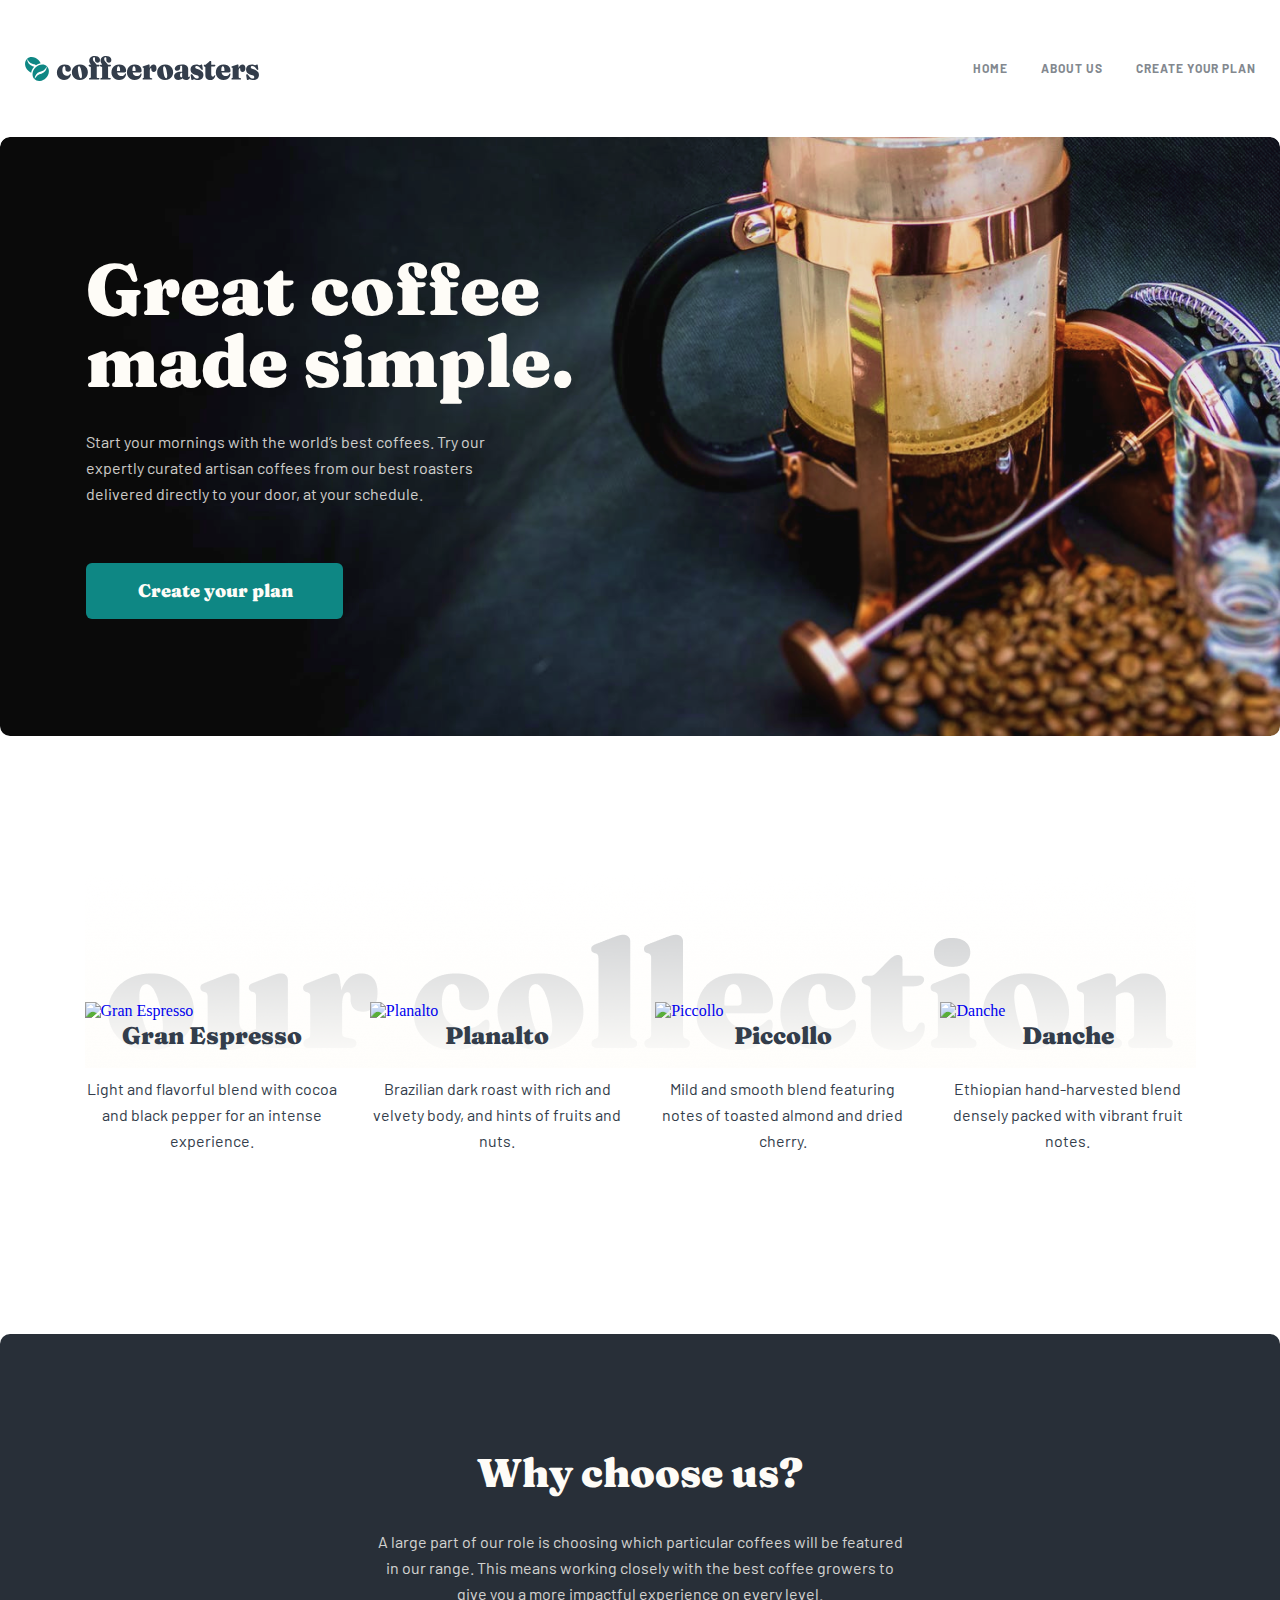
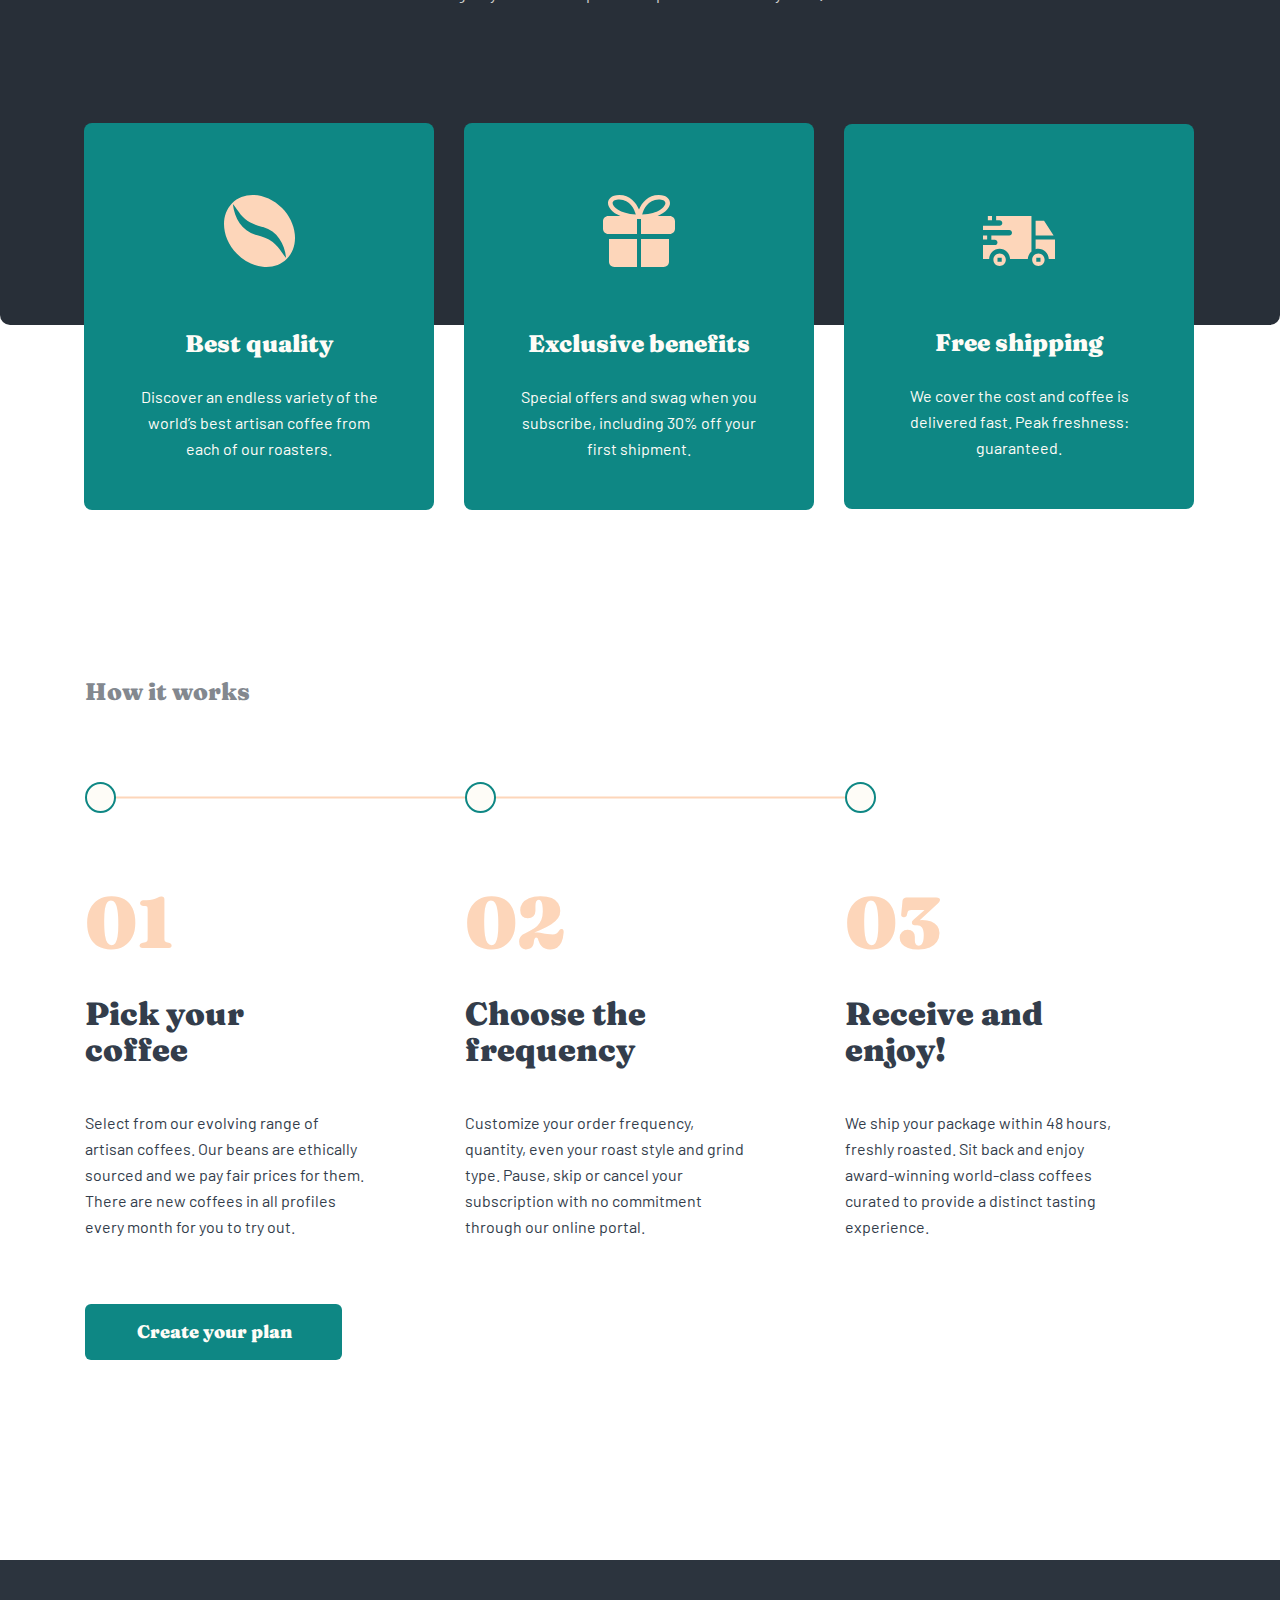
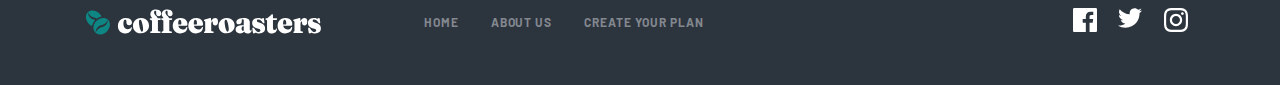
==== index.html @ fc342774 "comments finished" ====
<!DOCTYPE html>
<html lang="en">

<head>
    <meta charset="UTF-8">
    <meta http-equiv="X-UA-Compatible" content="IE=edge">
    <meta name="viewport" content="width=device-width, initial-scale=1.0">
    <link rel="stylesheet" href="./css/normalize.css">
    <link rel="stylesheet" href="./css/main.css">
    <!-- <link rel="stylesheet" href="./css/main.min.css"> -->
    <link rel="icon" href="./images/coffe-roaster.svg">
    <title>coffeeroasters</title>
</head>

<body>
    <h1 class="visually-hidden">coffee-roasters</h1>

    <header class="header">
        <div class="container header__container">
            <a href="#">
                <img class="header__logo" src="./images/logo.svg" alt="header-logo" width="236">
            </a>
            <ul class="header__list">
                <li class="header__item">
                    <a href="#" class="header__link">home</a>
                </li>
                <li class="header__item">
                    <a href="./about.html" class="header__link">about us</a>
                </li>
                <li class="header__item">
                    <a href="#" class="header__link">create your plan</a>
                </li>
            </ul>
        </div>
    </header>

    <main class="main">

        <section class="hero">
            <div class="container hero__container">
                <div class="hero__wrapper">
                    <h2 class="hero__heading">Great coffee made simple.</h2>
                    <h4 class="hero__info">Start your mornings with the world’s best coffees.
                        Try our expertly curated artisan coffees from our best roasters delivered directly to your
                        door, at your schedule.</h4>
                    <button class="coffee-button hero__btn">Create your plan</button>
                </div>
            </div>
        </section>

        <section class="collection">
            <div class="container collection__container">

                <ul class="collection__list">
                    <li class="collection__item">
                        <a href="#" class="collection__link">
                            <img src="./images/Gran_Espresso.svg" alt="Gran Espresso" class="collection__img"
                                width="255">
                            <h3 class="collection__name">Gran Espresso</h3>
                            <h5 class="collection__info">Light and flavorful blend with cocoa and black pepper for an
                                intense experience.</h5>
                        </a>
                    </li>

                    <li class="collection__item">
                        <a href="#" class="collection__link">
                            <img src="./images/Planalto.svg" alt="Planalto" class="collection__img" width="255">
                            <h3 class="collection__name">Planalto</h3>
                            <h5 class="collection__info">Brazilian dark roast with rich and velvety body, and hints of
                                fruits and nuts.</h5>
                        </a>
                    </li>

                    <li class="collection__item">
                        <a href="#" class="collection__link">
                            <img src="./images/Piccollo.svg" alt="Piccollo" class="collection__img" width="255">
                            <h3 class="collection__name">Piccollo</h3>
                            <h5 class="collection__info">Mild and smooth blend featuring notes of toasted almond and
                                dried cherry.</h5>
                        </a>
                    </li>

                    <li class="collection__item">
                        <a href="#" class="collection__link">
                            <img src="./images/Danche.svg" alt="Danche" class="collection__img" width="255">
                            <h3 class="collection__name">Danche</h3>
                            <h5 class="collection__info">Ethiopian hand-harvested blend densely packed with vibrant
                                fruit notes.</h5>
                        </a>
                    </li>

                </ul>

            </div>
        </section>

        <section class="choose">
            <div class="container choose__container">

                <div class="choose__wrapper">
                    <h3 class="choose__heading">Why choose us?</h3>
                    <p class="choose__text">A large part of our role is choosing which particular coffees will be
                        featured
                        in our range. This means working closely with the best coffee growers to give
                        you a more impactful experience on every level.</p>
                </div>

                <ul class="choose__list">
                    <li class="choose__item">
                        <div class="choose__item-wrapper">
                            <h5 class="choose__item-text">Best quality </h5>
                            <p class="choose__item-subtext">Discover an endless variety of the world’s best artisan
                                coffee
                                from each of our roasters.</p>
                        </div>
                    </li>
                    <li class="choose__item">
                        <div class="choose__item-wrapper">
                            <h5 class="choose__item-text">Exclusive benefits</h5>
                            <p class="choose__item-subtext">Special offers and swag when you subscribe, including 30%
                                off
                                your first shipment.</p>
                        </div>
                    </li>
                    <li class="choose__item">
                        <div class="choose__item-wrapper">
                            <h5 class="choose__item-text">Free shipping</h5>
                            <p class="choose__item-subtext">We cover the cost and coffee is delivered fast. Peak
                                freshness:
                                guaranteed.</p>
                        </div>
                    </li>
                </ul>

            </div>
        </section>

        <section class="work">
            <div class="container work__container">
                <h2 class="work__name">How it works</h2>
                <ul class="work__list">
                    <li class="li work__item">
                        <h2 class="work__item-number">01</h2>
                        <h3 class="work__item-name">Pick your coffee</h3>
                        <p class="work__item-info">Select from our evolving range of artisan coffees. Our beans are
                            ethically sourced and we pay fair prices for them. There are new coffees in all profiles
                            every month for you to try out.</p>
                    </li>
                    <li class="li work__item">
                        <h2 class="work__item-number">02</h2>
                        <h3 class="work__item-name">Choose the frequency</h3>
                        <p class="work__item-info">Customize your order frequency, quantity, even your roast style and
                            grind type. Pause, skip or cancel your subscription with no commitment through our online
                            portal.</p>
                    </li>
                    <li class="li work__item">
                        <h2 class="work__item-number">03</h2>
                        <h3 class="work__item-name">Receive and enjoy!</h3>
                        <p class="work__item-info">We ship your package within 48 hours, freshly roasted. Sit back and
                            enjoy award-winning world-class coffees curated to provide a distinct tasting experience.
                        </p>
                    </li>
                </ul>

                <button class="coffee-button work__btn">Create your plan</button>

            </div>
        </section>

    </main>

    <footer class="footer">
        <div class="container footer__container">
            <div class="footer__left">
                <a href="#">
                    <img class="header__logo" src="./images/logo2.svg" alt="header-logo" width="236">
                </a>
            </div>

            <div class="footer__middle">
                <ul class="footer__list">
                    <li class="footer__item">
                        <a href="#" class="footer__link">home</a>
                    </li>
                    <li class="footer__item">
                        <a href="./about.html" class="footer__link">about us</a>
                    </li>
                    <li class="footer__item">
                        <a href="#" class="footer__link">create your plan</a>
                    </li>
                </ul>
            </div>

            <div class="footer__right">
                <ul class="footer__network-list">
                    <li class="network-list__item">
                        <a class="network-list__img" href="#">
                            <svg width="24" height="24" viewBox="0 0 24 24" fill="none"
                                xmlns="http://www.w3.org/2000/svg">
                                <path id="facebook"
                                    d="M22.675 0H1.325C0.593 0 0 0.593 0 1.325V22.676C0 23.407 0.593 24 1.325 24H12.82V14.706H9.692V11.084H12.82V8.413C12.82 5.313 14.713 3.625 17.479 3.625C18.804 3.625 19.942 3.724 20.274 3.768V7.008L18.356 7.009C16.852 7.009 16.561 7.724 16.561 8.772V11.085H20.148L19.681 14.707H16.561V24H22.677C23.407 24 24 23.407 24 22.675V1.325C24 0.593 23.407 0 22.675 0Z" />
                            </svg>
                        </a>
                    </li>
                    <li class="network-list__item">
                        <a class="network-list__img" href="#">
                            <svg width="24" height="20" viewBox="0 0 24 20" fill="none"
                                xmlns="http://www.w3.org/2000/svg">
                                <path id="twitter"
                                    d="M24 2.55705C23.117 2.94905 22.168 3.21305 21.172 3.33205C22.189 2.72305 22.97 1.75805 23.337 0.608047C22.386 1.17205 21.332 1.58205 20.21 1.80305C19.313 0.846047 18.032 0.248047 16.616 0.248047C13.437 0.248047 11.101 3.21405 11.819 6.29305C7.728 6.08805 4.1 4.12805 1.671 1.14905C0.381 3.36205 1.002 6.25705 3.194 7.72305C2.388 7.69705 1.628 7.47605 0.965 7.10705C0.911 9.38805 2.546 11.522 4.914 11.997C4.221 12.185 3.462 12.229 2.69 12.081C3.316 14.037 5.134 15.46 7.29 15.5C5.22 17.123 2.612 17.848 0 17.54C2.179 18.937 4.768 19.752 7.548 19.752C16.69 19.752 21.855 12.031 21.543 5.10605C22.505 4.41105 23.34 3.54405 24 2.55705Z" />
                            </svg>
                        </a>
                    </li>
                    <li class="network-list__item">
                        <a class="network-list__img" href="#">
                            <svg width="24" height="24" viewBox="0 0 24 24" fill="none"
                                xmlns="http://www.w3.org/2000/svg">
                                <path id="instagram" fill-rule="evenodd" clip-rule="evenodd"
                                    d="M12 0C8.741 0 8.333 0.014 7.053 0.072C2.695 0.272 0.273 2.69 0.073 7.052C0.014 8.333 0 8.741 0 12C0 15.259 0.014 15.668 0.072 16.948C0.272 21.306 2.69 23.728 7.052 23.928C8.333 23.986 8.741 24 12 24C15.259 24 15.668 23.986 16.948 23.928C21.302 23.728 23.73 21.31 23.927 16.948C23.986 15.668 24 15.259 24 12C24 8.741 23.986 8.333 23.928 7.053C23.732 2.699 21.311 0.273 16.949 0.073C15.668 0.014 15.259 0 12 0ZM12 2.163C15.204 2.163 15.584 2.175 16.85 2.233C20.102 2.381 21.621 3.924 21.769 7.152C21.827 8.417 21.838 8.797 21.838 12.001C21.838 15.206 21.826 15.585 21.769 16.85C21.62 20.075 20.105 21.621 16.85 21.769C15.584 21.827 15.206 21.839 12 21.839C8.796 21.839 8.416 21.827 7.151 21.769C3.891 21.62 2.38 20.07 2.232 16.849C2.174 15.584 2.162 15.205 2.162 12C2.162 8.796 2.175 8.417 2.232 7.151C2.381 3.924 3.896 2.38 7.151 2.232C8.417 2.175 8.796 2.163 12 2.163ZM5.838 12C5.838 8.597 8.597 5.838 12 5.838C15.403 5.838 18.162 8.597 18.162 12C18.162 15.404 15.403 18.163 12 18.163C8.597 18.163 5.838 15.403 5.838 12ZM12 16C9.791 16 8 14.21 8 12C8 9.791 9.791 8 12 8C14.209 8 16 9.791 16 12C16 14.21 14.209 16 12 16ZM16.965 5.595C16.965 4.8 17.61 4.155 18.406 4.155C19.201 4.155 19.845 4.8 19.845 5.595C19.845 6.39 19.201 7.035 18.406 7.035C17.61 7.035 16.965 6.39 16.965 5.595Z" />
                            </svg>
                        </a>
                    </li>
                </ul>
            </div>
        </div>
    </footer>

</body>

</html>
---- css/main.css ----
@font-face {
    font-family: 'Fraunces';
    font-style: normal;
    font-weight: 400;
    src: url('../fonts/fraunces-v10-latin-regular.woff2') format('woff2'),
        url('../fonts/fraunces-v10-latin-regular.woff') format('woff');
}

@font-face {
    font-family: 'Fraunces';
    font-style: normal;
    font-weight: 900;
    src: url('../fonts/fraunces-v10-latin-900.woff2') format('woff2'),
        url('../fonts/fraunces-v10-latin-900.woff') format('woff');
}

@font-face {
    font-family: 'Barlow';
    font-style: normal;
    font-weight: 400;
    src: url('../fonts/barlow-v11-latin-regular.woff2') format('woff2'),
        url('../fonts/barlow-v11-latin-regular.woff') format('woff');
}

@font-face {
    font-family: 'Barlow';
    font-style: normal;
    font-weight: 700;
    src: url('../fonts/barlow-v11-latin-700.woff2') format('woff2'),
        url('../fonts/barlow-v11-latin-700.woff') format('woff');
}

* {
    margin: 0;
    padding: 0;
    box-sizing: border-box;
}

/* body {
    font-family: 'Barlow' 'Fraunce', sans-serif;
} */

li {
    list-style-type: none;
}

a {
    text-decoration: none;
}

img {
    vertical-align: middle;
}

section {
    width: 100%;
}

/* Landpage */

.visually-hidden {
    position: absolute;
    width: 1px;
    height: 1px;
    margin: -1px;
    padding: 0;
    border: 0;
    overflow: hidden;
    clip: rect(0 0 0 0);
}

.coffee-button {
    white-space: nowrap;
    overflow: hidden;
    text-overflow: ellipsis;
    width: 257px;
    padding: 15px 34px 16px 35px;
    cursor: pointer;
    color: #FEFCF7;
    background: #0E8784;
    border: none;
    text-align: center;
    border-radius: 6px;
    font-family: 'Fraunces';
    font-style: normal;
    font-weight: 900;
    font-size: 18px;
    line-height: 25px;
    transition: all 0.3s;
}

.coffee-button:hover {
    background: #66D2CF;
}

.coffee-button:active {
    transform: scale(0.95, 0.95);
    background: #E2DEDB;
}

.container {
    max-width: 1280px;
    width: 100%;
    margin-right: auto;
    margin-left: auto;
    padding-left: 24px;
    padding-right: 24px;
}

/* header */

header {
    margin-top: 45px;
    padding: 10px 0px 10px 0px;
    margin-bottom: 45px;
    background-color: white;
    position: sticky;
    top: -1px;
    z-index: 1;
}


.header__container {
    display: flex;
    justify-content: space-between;
    align-items: center;
}

.header__list {
    width: 283px;
    display: flex;
    justify-content: space-between;
    align-items: center;
}

.header__link {
    font-family: 'Barlow';
    font-style: normal;
    font-weight: 700;
    font-size: 12px;
    line-height: 15px;
    letter-spacing: 0.923077px;
    text-transform: uppercase;
    color: #83888F;
}

.header__link:hover {
    color: #0E8784;
}

.header__link:active {
    color: #333D4B;
}

/* hero */

.hero {
    margin-bottom: 136px;
}

.hero__container {
    background-image: url(/images/hero-img.png);
    border-radius: 10px;
    padding: 0px 86px 0px 86px;
}

.hero__wrapper {
    width: 493px;
    padding: 116px 0px 117px 0px;
}

.hero__heading {
    width: 493px;
    margin-bottom: 32px;
    font-family: 'Fraunces';
    font-style: normal;
    font-weight: 900;
    font-size: 72px;
    line-height: 72px;
    color: #FEFCF7;
}

.hero__info {
    width: 444px;
    margin-bottom: 56px;
    font-family: 'Barlow';
    font-style: normal;
    font-weight: 400;
    font-size: 16px;
    line-height: 26px;
    color: #FEFCF7;
    opacity: 0.8;
}

/* collection */

.collection {
    margin-bottom: 180px;
}

.collection__container {
    background-image: url(/images/collections.png);
    background-position: top;
    background-repeat: no-repeat;
    display: flex;
    flex-direction: column;
    align-items: center;

}

.collection__list {
    padding-top: 130px;
    width: 1111px;
    display: flex;
    justify-content: space-between;
}

.collection__item {
    transition: all 0.3s;
}

.collection__item:hover {
    transform: scale(1.05, 1.05);
}

.collection__link {
    width: 255px;
    display: flex;
    flex-direction: column;
    align-items: center;
}

.collection__name {
    margin-bottom: 24px;
    font-family: 'Fraunces';
    font-style: normal;
    font-weight: 900;
    font-size: 24px;
    line-height: 32px;
    text-align: center;
    color: #333D4B;
}

.collection__info {
    font-family: 'Barlow';
    font-style: normal;
    font-weight: 400;
    font-size: 16px;
    line-height: 26px;
    text-align: center;
    color: #333D4B;
}

/* choose */

.choose {
    margin-bottom: 351px;
}

.choose__container {
    position: relative;
    padding-top: 115px;
    padding-bottom: 318px;
    border-radius: 10px;
    background-color: #282F38;
}

.choose__wrapper {
    width: 540px;
    margin: auto;
    text-align: center;
}

.choose__heading {
    margin-bottom: 32px;
    font-family: 'Fraunces';
    font-style: normal;
    font-weight: 900;
    font-size: 40px;
    line-height: 48px;
    color: #FEFCF7;
}

.choose__text {
    font-family: 'Barlow';
    font-style: normal;
    font-weight: 400;
    font-size: 16px;
    line-height: 26px;
    color: #FEFCF7;
    mix-blend-mode: normal;
    opacity: 0.8;
}

.choose__list {
    width: 1230px;
    margin-top: 86px;
    position: absolute;
    display: flex;
    justify-content: center;
    align-items: center;
    flex-wrap: wrap;
}

.choose__item {
    width: 350px;
    padding: 72px 0px 48px 0px;
    margin-top: 30px;
    background: #0E8784;
    border-radius: 8px;
    display: flex;
    align-items: center;
    justify-content: center;
}

.choose__item:nth-child(3) {
    padding-top: 92px;
}

.choose__item+.choose__item {
    margin-left: 30px;
}

.choose__item:nth-child(1) .choose__item-wrapper::before {
    content: url(../images/Shape.svg);
}

.choose__item:nth-child(2) .choose__item-wrapper::before {
    content: url(../images/Gift.svg);
}

.choose__item:nth-child(3) .choose__item-wrapper::before {
    content: url(../images/Deliver.svg);
}

.choose__item-wrapper {
    width: 255px;
    margin: auto;
    text-align: center;
}

.choose__item-text {
    margin-top: 56px;
    margin-bottom: 24px;
    font-family: 'Fraunces';
    font-style: normal;
    font-weight: 900;
    font-size: 24px;
    line-height: 32px;
    text-align: center;
    color: #FEFCF7;
}

.choose__item-subtext {
    font-family: 'Barlow';
    font-style: normal;
    font-weight: 400;
    font-size: 16px;
    line-height: 26px;
    text-align: center;
    color: #FEFCF7;
}

/* work */

.work {
    margin-bottom: 200px;
}

.work__container {
    padding: 0px 85px 0px 85px;
}

.work__name {
    margin: auto;
    margin-bottom: 178px;
    font-family: 'Fraunces';
    font-style: normal;
    font-weight: 900;
    font-size: 24px;
    line-height: 32px;
    color: #83888F;
}

.work__list::before {
    content: url(../images/line.svg);
    width: 750px;
    position: absolute;
    margin-top: -101px;
}

.work__list {
    margin: auto;
    display: flex;
    margin-bottom: 64px;
    flex-wrap: wrap;
}

.work__item {
    width: 285px;
    transition: all 0.4s;
}

.work__item::before {
    content: url(../images/Oval.svg);
    position: absolute;
    margin-top: -104px;
}

.work__item+.work__item {
    margin-left: 95px;
}

.work__item-number {
    margin-bottom: 38px;
    font-family: 'Fraunces';
    font-style: normal;
    font-weight: 900;
    font-size: 72px;
    line-height: 72px;
    color: #FDD6BA;
}

.work__item-name {
    width: 255px;
    margin-bottom: 42px;
    font-family: 'Fraunces';
    font-style: normal;
    font-weight: 900;
    font-size: 32px;
    line-height: 36px;
    color: #333D4B;
}

.work__item-info {
    width: 285px;
    font-family: 'Barlow';
    font-style: normal;
    font-weight: 400;
    font-size: 16px;
    line-height: 26px;
    color: #333D4B;
}

/* footer */

.footer {
    background: #2C343E;
}

.footer__container {
    display: flex;
    align-items: center;
    padding: 48px 85px 48px 85px;
}

.footer__left {
    margin-right: 103px;
}

.footer__middle {
    margin-right: 369px;
}

.footer__list {
    display: flex;
}

.footer__link {
    font-family: 'Barlow';
    font-style: normal;
    font-weight: 700;
    font-size: 12px;
    line-height: 15px;
    letter-spacing: 0.923077px;
    text-transform: uppercase;
    color: #83888F;
}

.footer__item+.footer__item {
    margin-left: 32px;
}

.footer__link:hover {
    color: #0E8784;
}

.footer__link:active {
    color: white;
}

.footer__network-list {
    width: 115px;
    display: flex;
    justify-content: space-between;
}

#facebook {
    fill: white;
}

#facebook:hover {
    fill: #4267B2;
}

#twitter {
    fill: white;
}

#twitter:hover {
    fill: #1DA1F2;
}

#instagram {
    fill: white;
}

#instagram:hover {
    fill: #C13584;
}


/* About page */

.hero-about {
    margin-bottom: 168px;
}

.hero-about__container {
    background-image: url(/images/About_Us.png);
    border-radius: 10px;
    padding: 0px 85px 0px 85px;
}

.hero-about__wrapper {
    padding: 137px 0px 137px 0px;
}

.hero-about__heading {
    margin-bottom: 24px;
    font-family: 'Fraunces';
    font-style: normal;
    font-weight: 900;
    font-size: 40px;
    line-height: 48px;
    color: #FEFCF7;
}

.hero-about__info {
    width: 445px;
    font-family: 'Barlow';
    font-style: normal;
    font-weight: 400;
    font-size: 16px;
    line-height: 26px;
    color: #FEFCF7;
}

/* commit */

.commit {
    margin-bottom: 248px;
}

.commit__container {
    padding: 0px 85px 0px 85px;
    display: flex;
    justify-content: space-between;
    align-items: center;
}

.commit__img {
    border-radius: 8px;
}

.commit__name {
    margin-bottom: 32px;
    font-family: 'Fraunces';
    font-style: normal;
    font-weight: 900;
    font-size: 40px;
    line-height: 48px;
    color: #333D4B;
}

.commit__info {
    width: 540px;
    font-family: 'Barlow';
    font-style: normal;
    font-weight: 400;
    font-size: 16px;
    line-height: 26px;
    color: #333D4B;
    opacity: 0.8;
}

/* quality */

.quality {
    margin-bottom: 168px;
}

.quality__container {
    padding: 88px 85px 176px 85px;
    display: flex;
    justify-content: space-between;
    position: relative;
    border-radius: 10px;
    background-color: #282F38;
}

.quality__name {
    margin-bottom: 32px;
    font-family: 'Fraunces';
    font-style: normal;
    font-weight: 900;
    font-size: 40px;
    line-height: 48px;
    color: #FEFCF7;
}

.quality__info {
    width: 540px;
    font-family: 'Barlow';
    font-style: normal;
    font-weight: 400;
    font-size: 16px;
    line-height: 26px;
    color: #FEFCF7;
    opacity: 0.8;
}

.quality__img {
    position: absolute;
    margin: -176px 0px 0px -448px;
    border-radius: 8px;
}

/* our-quarters */

.our-quarters {
    margin-bottom: 168px;
}

.our-quarters__container {
    padding: 0px 85px 0px 85px;
}

.our-quarters__name {
    margin-bottom: 72px;
    font-family: 'Fraunces';
    font-style: normal;
    font-weight: 900;
    font-size: 24px;
    line-height: 32px;
    color: #83888F;
}

.our-quarters__list {
    display: flex;
}

.our-quarters__item {
    width: 285px;
}

.our-quarters__item+.our-quarters__item {
    margin-left: 108px;
}

.our-quarters__item:nth-child(1)::before {
    content: url(../images/UK.svg);
}

.our-quarters__item:nth-child(2)::before {
    content: url(../images/Canada.svg);
}

.our-quarters__item:nth-child(3)::before {
    content: url(../images/Australia.svg);
}

.our-quarters__country {
    padding-top: 47px;
    margin-bottom: 24px;
    font-family: 'Fraunces';
    font-style: normal;
    font-weight: 900;
    font-size: 32px;
    line-height: 36px;
    color: #333D4B;
}

.our-quarters__location {
    font-family: 'Barlow';
    font-style: normal;
    font-weight: 400;
    font-size: 16px;
    line-height: 26px;
    color: #333D4B;
}
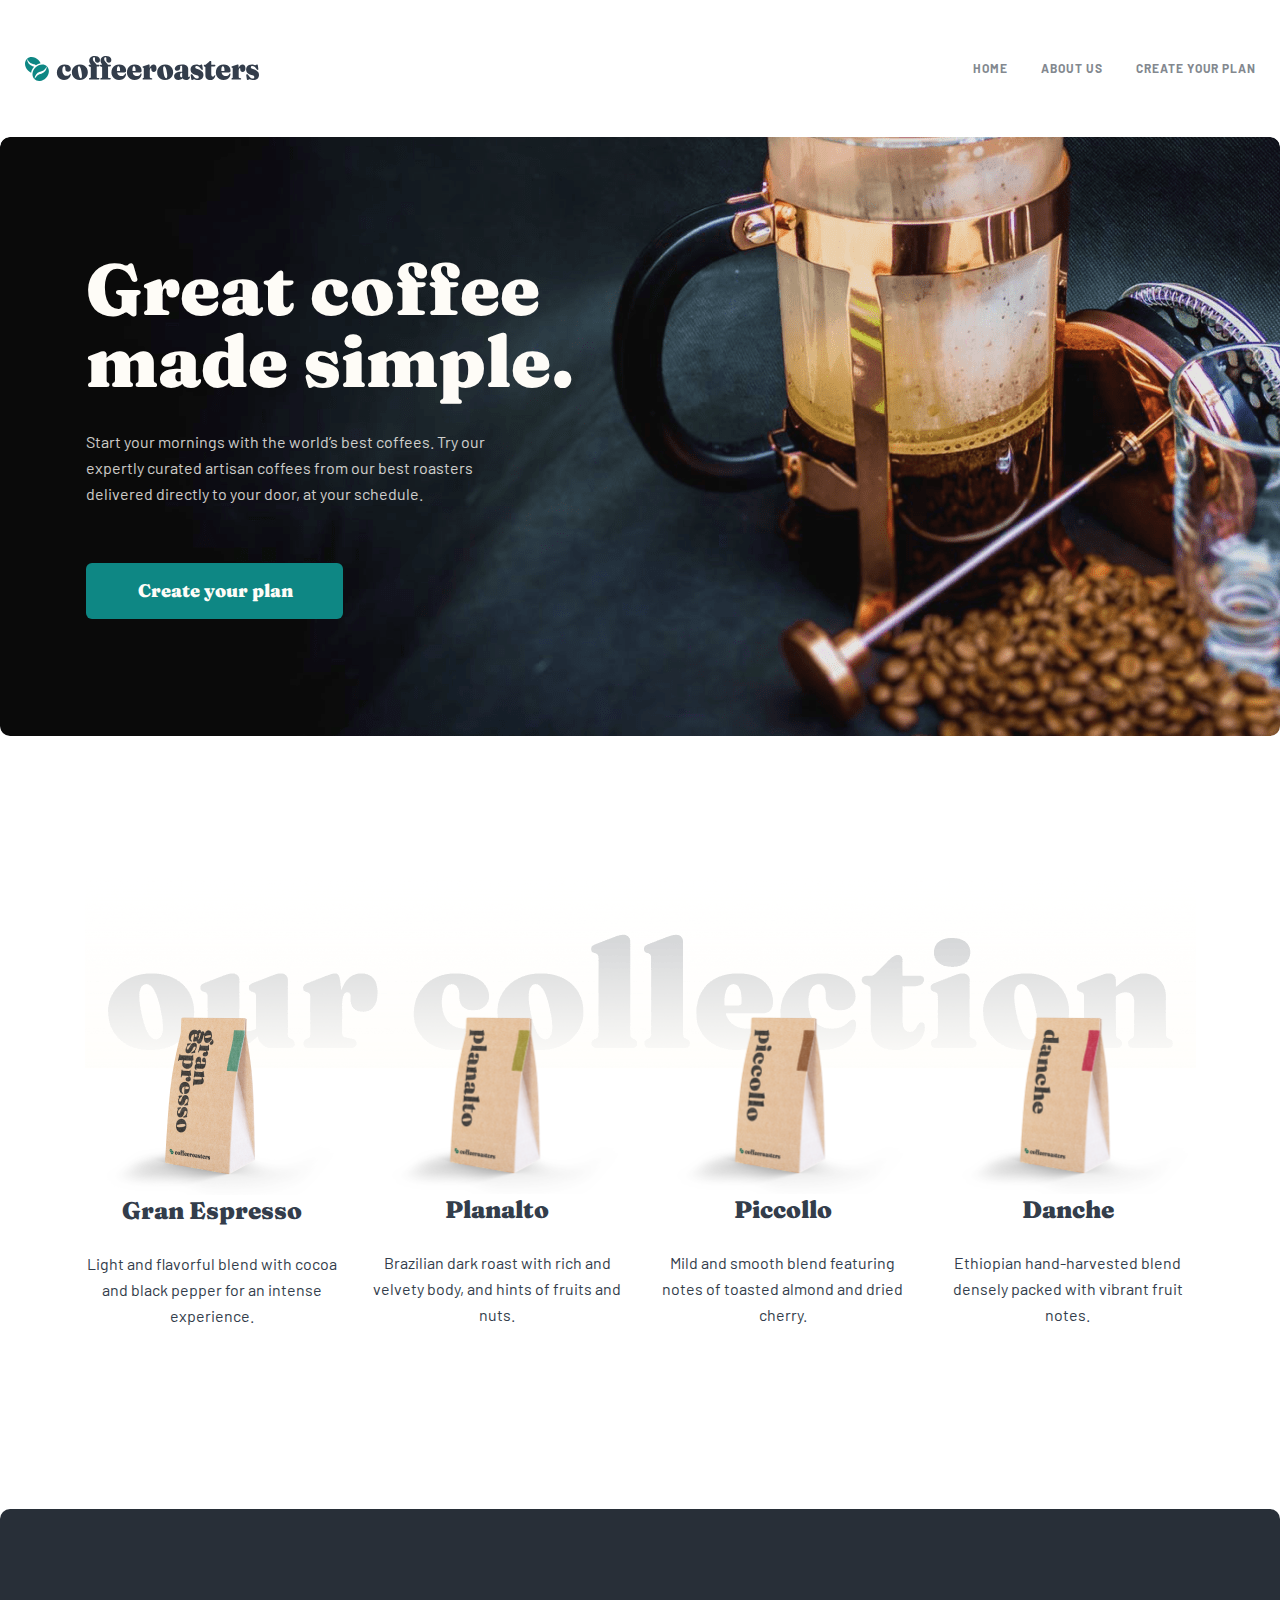
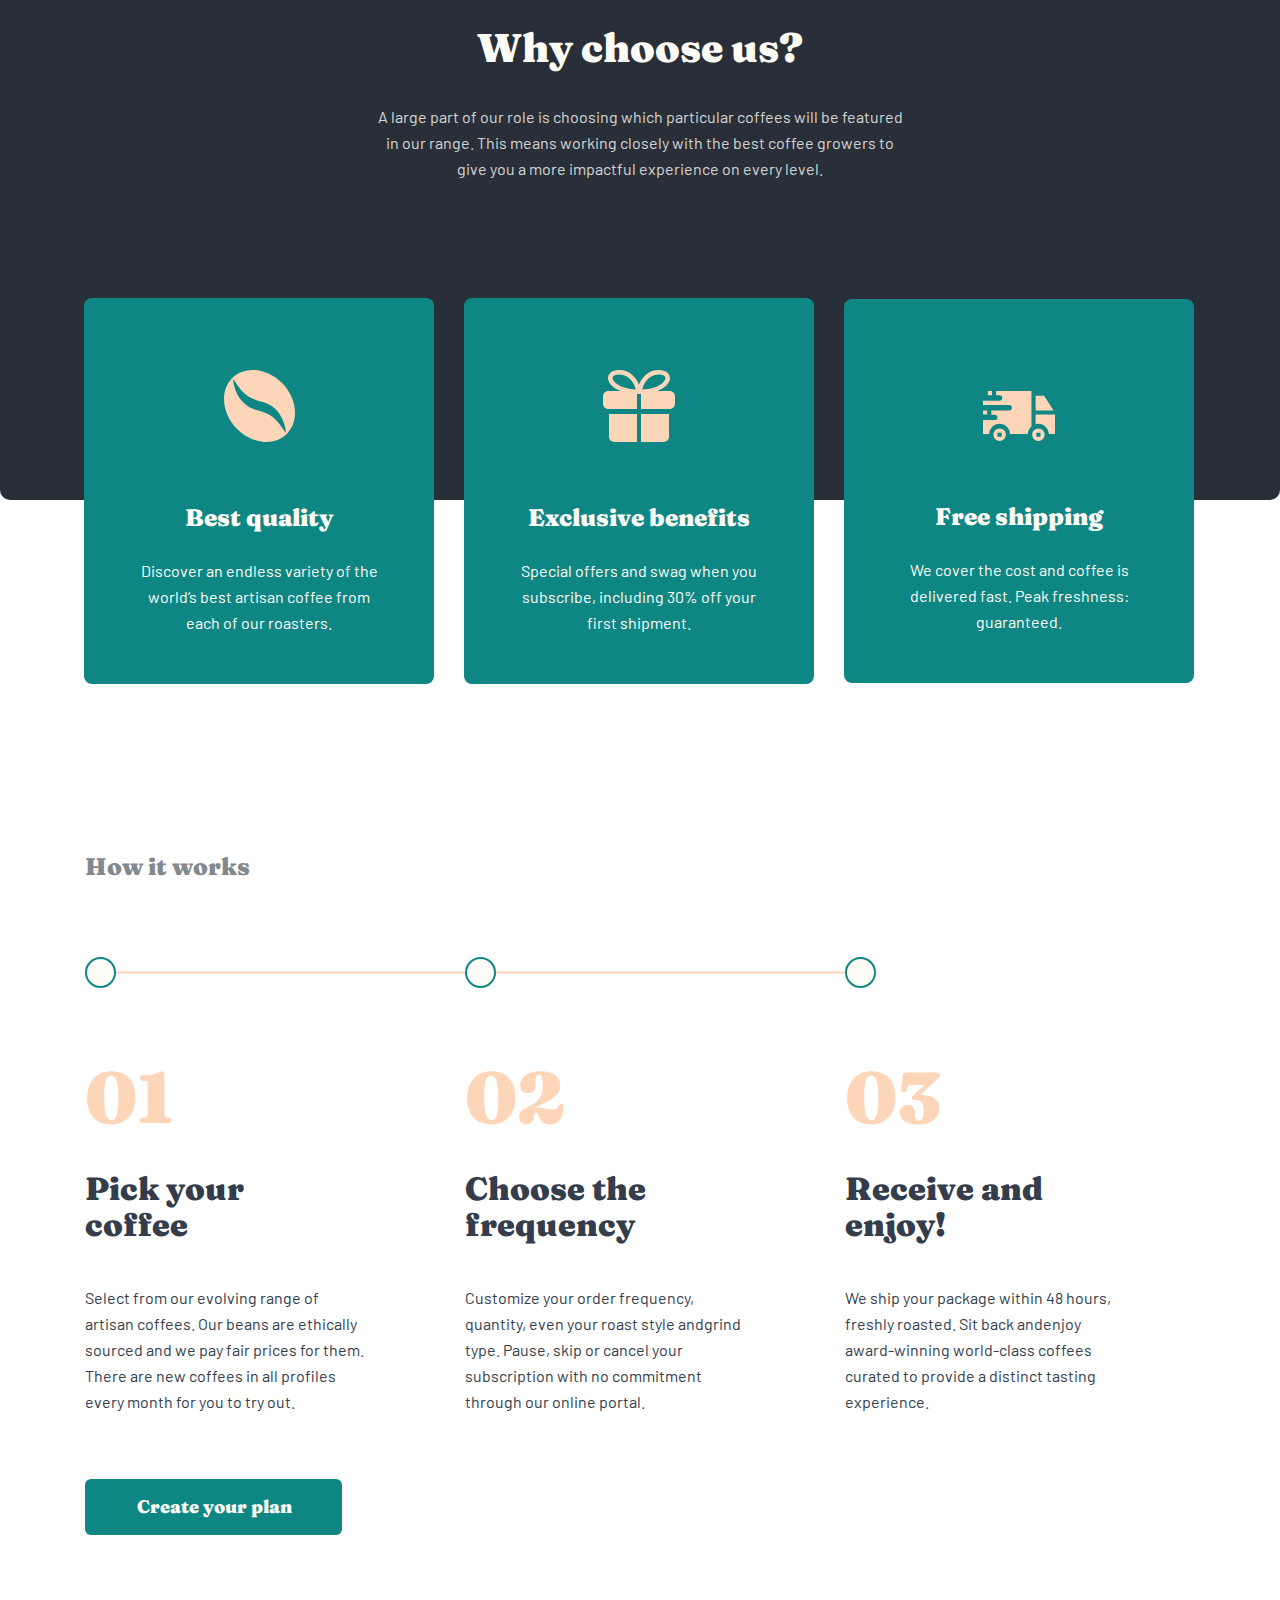
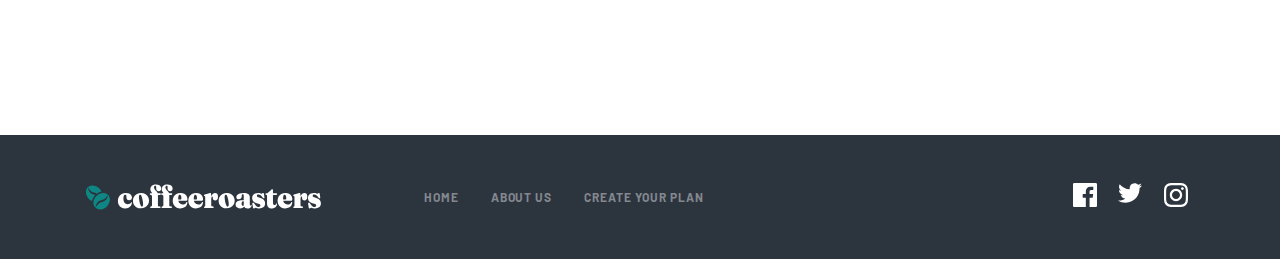
==== commit 681f4f78: "comments finished" ====
--- a/index.html
+++ b/index.html
@@ -28,7 +28,7 @@
                     <a href="./about.html" class="header__link">about us</a>
                 </li>
                 <li class="header__item">
-                    <a href="#" class="header__link">create your plan</a>
+                    <a href="plan.html" class="header__link">create your plan</a>
                 </li>
             </ul>
         </div>
@@ -54,7 +54,7 @@
                 <ul class="collection__list">
                     <li class="collection__item">
                         <a href="#" class="collection__link">
-                            <img src="./images/Gran_Espresso.svg" alt="Gran Espresso" class="collection__img"
+                            <img src="./images/Gran_Espresso.png" alt="Gran Espresso" class="collection__img"
                                 width="255">
                             <h3 class="collection__name">Gran Espresso</h3>
                             <h5 class="collection__info">Light and flavorful blend with cocoa and black pepper for an
@@ -64,7 +64,7 @@
 
                     <li class="collection__item">
                         <a href="#" class="collection__link">
-                            <img src="./images/Planalto.svg" alt="Planalto" class="collection__img" width="255">
+                            <img src="./images/Planalto.png" alt="Planalto" class="collection__img" width="255">
                             <h3 class="collection__name">Planalto</h3>
                             <h5 class="collection__info">Brazilian dark roast with rich and velvety body, and hints of
                                 fruits and nuts.</h5>
@@ -73,7 +73,7 @@
 
                     <li class="collection__item">
                         <a href="#" class="collection__link">
-                            <img src="./images/Piccollo.svg" alt="Piccollo" class="collection__img" width="255">
+                            <img src="./images/Piccollo.png" alt="Piccollo" class="collection__img" width="255">
                             <h3 class="collection__name">Piccollo</h3>
                             <h5 class="collection__info">Mild and smooth blend featuring notes of toasted almond and
                                 dried cherry.</h5>
@@ -82,7 +82,7 @@
 
                     <li class="collection__item">
                         <a href="#" class="collection__link">
-                            <img src="./images/Danche.svg" alt="Danche" class="collection__img" width="255">
+                            <img src="./images/Danche.png" alt="Danche" class="collection__img" width="255">
                             <h3 class="collection__name">Danche</h3>
                             <h5 class="collection__info">Ethiopian hand-harvested blend densely packed with vibrant
                                 fruit notes.</h5>
@@ -149,15 +149,15 @@
                     <li class="li work__item">
                         <h2 class="work__item-number">02</h2>
                         <h3 class="work__item-name">Choose the frequency</h3>
-                        <p class="work__item-info">Customize your order frequency, quantity, even your roast style and
-                            grind type. Pause, skip or cancel your subscription with no commitment through our online
-                            portal.</p>
+                        <p class="work__item-info">Customize your order frequency, quantity, even your roast style
+                            andgrind type. Pause, skip or cancel your subscription with no commitment through our
+                            online portal.</p>
                     </li>
                     <li class="li work__item">
                         <h2 class="work__item-number">03</h2>
                         <h3 class="work__item-name">Receive and enjoy!</h3>
-                        <p class="work__item-info">We ship your package within 48 hours, freshly roasted. Sit back and
-                            enjoy award-winning world-class coffees curated to provide a distinct tasting experience.
+                        <p class="work__item-info">We ship your package within 48 hours, freshly roasted. Sit back
+                            andenjoy award-winning world-class coffees curated to provide a distinct tasting experience.
                         </p>
                     </li>
                 </ul>
@@ -186,7 +186,7 @@
                         <a href="./about.html" class="footer__link">about us</a>
                     </li>
                     <li class="footer__item">
-                        <a href="#" class="footer__link">create your plan</a>
+                        <a href="plan.html" class="footer__link">create your plan</a>
                     </li>
                 </ul>
             </div>
--- a/css/main.css
+++ b/css/main.css
@@ -1,701 +1,1208 @@
+/*! normalize.css v8.0.1 | MIT License | github.com/necolas/normalize.css */
+/* Document
+   ========================================================================== */
+/**
+ * 1. Correct the line height in all browsers.
+ * 2. Prevent adjustments of font size after orientation changes in iOS.
+ */
+html {
+  line-height: 1.15;
+  /* 1 */
+  -webkit-text-size-adjust: 100%;
+  /* 2 */
+}
+
+/* Sections
+       ========================================================================== */
+/**
+     * Remove the margin in all browsers.
+     */
+body {
+  margin: 0;
+}
+
+/**
+     * Render the `main` element consistently in IE.
+     */
+main {
+  display: block;
+}
+
+/**
+     * Correct the font size and margin on `h1` elements within `section` and
+     * `article` contexts in Chrome, Firefox, and Safari.
+     */
+h1 {
+  font-size: 2em;
+  margin: 0.67em 0;
+}
+
+/* Grouping content
+       ========================================================================== */
+/**
+     * 1. Add the correct box sizing in Firefox.
+     * 2. Show the overflow in Edge and IE.
+     */
+hr {
+  -webkit-box-sizing: content-box;
+          box-sizing: content-box;
+  /* 1 */
+  height: 0;
+  /* 1 */
+  overflow: visible;
+  /* 2 */
+}
+
+/**
+     * 1. Correct the inheritance and scaling of font size in all browsers.
+     * 2. Correct the odd `em` font sizing in all browsers.
+     */
+pre {
+  font-family: monospace, monospace;
+  /* 1 */
+  font-size: 1em;
+  /* 2 */
+}
+
+/* Text-level semantics
+       ========================================================================== */
+/**
+     * Remove the gray background on active links in IE 10.
+     */
+a {
+  background-color: transparent;
+}
+
+/**
+     * 1. Remove the bottom border in Chrome 57-
+     * 2. Add the correct text decoration in Chrome, Edge, IE, Opera, and Safari.
+     */
+abbr[title] {
+  border-bottom: none;
+  /* 1 */
+  text-decoration: underline;
+  /* 2 */
+  -webkit-text-decoration: underline dotted;
+          text-decoration: underline dotted;
+  /* 2 */
+}
+
+/**
+     * Add the correct font weight in Chrome, Edge, and Safari.
+     */
+b,
+strong {
+  font-weight: bolder;
+}
+
+/**
+     * 1. Correct the inheritance and scaling of font size in all browsers.
+     * 2. Correct the odd `em` font sizing in all browsers.
+     */
+code,
+kbd,
+samp {
+  font-family: monospace, monospace;
+  /* 1 */
+  font-size: 1em;
+  /* 2 */
+}
+
+/**
+     * Add the correct font size in all browsers.
+     */
+small {
+  font-size: 80%;
+}
+
+/**
+     * Prevent `sub` and `sup` elements from affecting the line height in
+     * all browsers.
+     */
+sub,
+sup {
+  font-size: 75%;
+  line-height: 0;
+  position: relative;
+  vertical-align: baseline;
+}
+
+sub {
+  bottom: -0.25em;
+}
+
+sup {
+  top: -0.5em;
+}
+
+/* Embedded content
+       ========================================================================== */
+/**
+     * Remove the border on images inside links in IE 10.
+     */
+img {
+  border-style: none;
+}
+
+/* Forms
+       ========================================================================== */
+/**
+     * 1. Change the font styles in all browsers.
+     * 2. Remove the margin in Firefox and Safari.
+     */
+button,
+input,
+optgroup,
+select,
+textarea {
+  font-family: inherit;
+  /* 1 */
+  font-size: 100%;
+  /* 1 */
+  line-height: 1.15;
+  /* 1 */
+  margin: 0;
+  /* 2 */
+}
+
+/**
+     * Show the overflow in IE.
+     * 1. Show the overflow in Edge.
+     */
+button,
+input {
+  /* 1 */
+  overflow: visible;
+}
+
+/**
+     * Remove the inheritance of text transform in Edge, Firefox, and IE.
+     * 1. Remove the inheritance of text transform in Firefox.
+     */
+button,
+select {
+  /* 1 */
+  text-transform: none;
+}
+
+/**
+     * Correct the inability to style clickable types in iOS and Safari.
+     */
+button,
+[type="button"],
+[type="reset"],
+[type="submit"] {
+  -webkit-appearance: button;
+}
+
+/**
+     * Remove the inner border and padding in Firefox.
+     */
+button::-moz-focus-inner,
+[type="button"]::-moz-focus-inner,
+[type="reset"]::-moz-focus-inner,
+[type="submit"]::-moz-focus-inner {
+  border-style: none;
+  padding: 0;
+}
+
+/**
+     * Restore the focus styles unset by the previous rule.
+     */
+button:-moz-focusring,
+[type="button"]:-moz-focusring,
+[type="reset"]:-moz-focusring,
+[type="submit"]:-moz-focusring {
+  outline: 1px dotted ButtonText;
+}
+
+/**
+     * Correct the padding in Firefox.
+     */
+fieldset {
+  padding: 0.35em 0.75em 0.625em;
+}
+
+/**
+     * 1. Correct the text wrapping in Edge and IE.
+     * 2. Correct the color inheritance from `fieldset` elements in IE.
+     * 3. Remove the padding so developers are not caught out when they zero out
+     *    `fieldset` elements in all browsers.
+     */
+legend {
+  -webkit-box-sizing: border-box;
+          box-sizing: border-box;
+  /* 1 */
+  color: inherit;
+  /* 2 */
+  display: table;
+  /* 1 */
+  max-width: 100%;
+  /* 1 */
+  padding: 0;
+  /* 3 */
+  white-space: normal;
+  /* 1 */
+}
+
+/**
+     * Add the correct vertical alignment in Chrome, Firefox, and Opera.
+     */
+progress {
+  vertical-align: baseline;
+}
+
+/**
+     * Remove the default vertical scrollbar in IE 10+.
+     */
+textarea {
+  overflow: auto;
+}
+
+/**
+     * 1. Add the correct box sizing in IE 10.
+     * 2. Remove the padding in IE 10.
+     */
+[type="checkbox"],
+[type="radio"] {
+  -webkit-box-sizing: border-box;
+          box-sizing: border-box;
+  /* 1 */
+  padding: 0;
+  /* 2 */
+}
+
+/**
+     * Correct the cursor style of increment and decrement buttons in Chrome.
+     */
+[type="number"]::-webkit-inner-spin-button,
+[type="number"]::-webkit-outer-spin-button {
+  height: auto;
+}
+
+/**
+     * 1. Correct the odd appearance in Chrome and Safari.
+     * 2. Correct the outline style in Safari.
+     */
+[type="search"] {
+  -webkit-appearance: textfield;
+  /* 1 */
+  outline-offset: -2px;
+  /* 2 */
+}
+
+/**
+     * Remove the inner padding in Chrome and Safari on macOS.
+     */
+[type="search"]::-webkit-search-decoration {
+  -webkit-appearance: none;
+}
+
+/**
+     * 1. Correct the inability to style clickable types in iOS and Safari.
+     * 2. Change font properties to `inherit` in Safari.
+     */
+::-webkit-file-upload-button {
+  -webkit-appearance: button;
+  /* 1 */
+  font: inherit;
+  /* 2 */
+}
+
+/* Interactive
+       ========================================================================== */
+/*
+     * Add the correct display in Edge, IE 10+, and Firefox.
+     */
+details {
+  display: block;
+}
+
+/*
+     * Add the correct display in all browsers.
+     */
+summary {
+  display: list-item;
+}
+
+/* Misc
+       ========================================================================== */
+/**
+     * Add the correct display in IE 10+.
+     */
+template {
+  display: none;
+}
+
+/**
+     * Add the correct display in IE 10.
+     */
+[hidden] {
+  display: none;
+}
+
 @font-face {
-    font-family: 'Fraunces';
-    font-style: normal;
-    font-weight: 400;
-    src: url('../fonts/fraunces-v10-latin-regular.woff2') format('woff2'),
-        url('../fonts/fraunces-v10-latin-regular.woff') format('woff');
+  font-family: 'Fraunces';
+  font-style: normal;
+  font-weight: 400;
+  src: url("../fonts/fraunces-v10-latin-regular.woff2") format("woff2"), url("../fonts/fraunces-v10-latin-regular.woff") format("woff");
 }
 
 @font-face {
-    font-family: 'Fraunces';
-    font-style: normal;
-    font-weight: 900;
-    src: url('../fonts/fraunces-v10-latin-900.woff2') format('woff2'),
-        url('../fonts/fraunces-v10-latin-900.woff') format('woff');
+  font-family: 'Fraunces';
+  font-style: normal;
+  font-weight: 900;
+  src: url("../fonts/fraunces-v10-latin-900.woff2") format("woff2"), url("../fonts/fraunces-v10-latin-900.woff") format("woff");
 }
 
 @font-face {
-    font-family: 'Barlow';
-    font-style: normal;
-    font-weight: 400;
-    src: url('../fonts/barlow-v11-latin-regular.woff2') format('woff2'),
-        url('../fonts/barlow-v11-latin-regular.woff') format('woff');
+  font-family: 'Barlow';
+  font-style: normal;
+  font-weight: 400;
+  src: url("../fonts/barlow-v11-latin-regular.woff2") format("woff2"), url("../fonts/barlow-v11-latin-regular.woff") format("woff");
 }
 
 @font-face {
-    font-family: 'Barlow';
-    font-style: normal;
-    font-weight: 700;
-    src: url('../fonts/barlow-v11-latin-700.woff2') format('woff2'),
-        url('../fonts/barlow-v11-latin-700.woff') format('woff');
+  font-family: 'Barlow';
+  font-style: normal;
+  font-weight: 700;
+  src: url("../fonts/barlow-v11-latin-700.woff2") format("woff2"), url("../fonts/barlow-v11-latin-700.woff") format("woff");
 }
 
 * {
-    margin: 0;
-    padding: 0;
-    box-sizing: border-box;
-}
-
-/* body {
-    font-family: 'Barlow' 'Fraunce', sans-serif;
-} */
+  margin: 0;
+  padding: 0;
+  -webkit-box-sizing: border-box;
+          box-sizing: border-box;
+}
 
 li {
-    list-style-type: none;
+  list-style-type: none;
 }
 
 a {
-    text-decoration: none;
+  text-decoration: none;
 }
 
 img {
-    vertical-align: middle;
+  vertical-align: middle;
 }
 
 section {
-    width: 100%;
-}
-
-/* Landpage */
+  width: 100%;
+}
 
 .visually-hidden {
-    position: absolute;
-    width: 1px;
-    height: 1px;
-    margin: -1px;
-    padding: 0;
-    border: 0;
-    overflow: hidden;
-    clip: rect(0 0 0 0);
+  position: absolute;
+  width: 1px;
+  height: 1px;
+  margin: -1px;
+  padding: 0;
+  border: 0;
+  overflow: hidden;
+  clip: rect(0 0 0 0);
 }
 
 .coffee-button {
-    white-space: nowrap;
-    overflow: hidden;
-    text-overflow: ellipsis;
-    width: 257px;
-    padding: 15px 34px 16px 35px;
-    cursor: pointer;
-    color: #FEFCF7;
-    background: #0E8784;
-    border: none;
-    text-align: center;
-    border-radius: 6px;
-    font-family: 'Fraunces';
-    font-style: normal;
-    font-weight: 900;
-    font-size: 18px;
-    line-height: 25px;
-    transition: all 0.3s;
+  white-space: nowrap;
+  overflow: hidden;
+  text-overflow: ellipsis;
+  width: 257px;
+  padding: 15px 34px 16px 35px;
+  cursor: pointer;
+  color: #FEFCF7;
+  background: #0E8784;
+  border: none;
+  text-align: center;
+  border-radius: 6px;
+  font-family: 'Fraunces';
+  font-style: normal;
+  font-weight: 900;
+  font-size: 18px;
+  line-height: 25px;
+  -webkit-transition: all 0.3s;
+  transition: all 0.3s;
 }
 
 .coffee-button:hover {
-    background: #66D2CF;
+  background: #66D2CF;
 }
 
 .coffee-button:active {
-    transform: scale(0.95, 0.95);
-    background: #E2DEDB;
+  -webkit-transform: scale(0.95, 0.95);
+          transform: scale(0.95, 0.95);
+  background: #E2DEDB;
 }
 
 .container {
-    max-width: 1280px;
-    width: 100%;
-    margin-right: auto;
-    margin-left: auto;
-    padding-left: 24px;
-    padding-right: 24px;
-}
-
-/* header */
-
-header {
-    margin-top: 45px;
-    padding: 10px 0px 10px 0px;
-    margin-bottom: 45px;
-    background-color: white;
-    position: sticky;
-    top: -1px;
-    z-index: 1;
-}
-
+  max-width: 1280px;
+  width: 100%;
+  margin-right: auto;
+  margin-left: auto;
+  padding-left: 24px;
+  padding-right: 24px;
+}
+
+.header {
+  margin-top: 45px;
+  padding: 10px 0px 10px 0px;
+  margin-bottom: 45px;
+  background-color: white;
+  position: -webkit-sticky;
+  position: sticky;
+  top: -1px;
+  z-index: 1;
+}
 
 .header__container {
-    display: flex;
-    justify-content: space-between;
-    align-items: center;
+  display: -webkit-box;
+  display: -ms-flexbox;
+  display: flex;
+  -webkit-box-pack: justify;
+      -ms-flex-pack: justify;
+          justify-content: space-between;
+  -webkit-box-align: center;
+      -ms-flex-align: center;
+          align-items: center;
 }
 
 .header__list {
-    width: 283px;
-    display: flex;
-    justify-content: space-between;
-    align-items: center;
+  width: 283px;
+  display: -webkit-box;
+  display: -ms-flexbox;
+  display: flex;
+  -webkit-box-pack: justify;
+      -ms-flex-pack: justify;
+          justify-content: space-between;
+  -webkit-box-align: center;
+      -ms-flex-align: center;
+          align-items: center;
 }
 
 .header__link {
-    font-family: 'Barlow';
-    font-style: normal;
-    font-weight: 700;
-    font-size: 12px;
-    line-height: 15px;
-    letter-spacing: 0.923077px;
-    text-transform: uppercase;
-    color: #83888F;
+  font-family: 'Barlow';
+  font-style: normal;
+  font-weight: 700;
+  font-size: 12px;
+  line-height: 15px;
+  letter-spacing: 0.923077px;
+  text-transform: uppercase;
+  color: #83888F;
 }
 
 .header__link:hover {
-    color: #0E8784;
+  color: #0E8784;
 }
 
 .header__link:active {
-    color: #333D4B;
-}
-
-/* hero */
+  color: #333D4B;
+}
 
 .hero {
-    margin-bottom: 136px;
+  margin-bottom: 136px;
 }
 
 .hero__container {
-    background-image: url(/images/hero-img.png);
-    border-radius: 10px;
-    padding: 0px 86px 0px 86px;
+  background-image: url(/images/hero-img.png);
+  border-radius: 10px;
+  padding: 0px 86px 0px 86px;
 }
 
 .hero__wrapper {
-    width: 493px;
-    padding: 116px 0px 117px 0px;
+  width: 493px;
+  padding: 116px 0px 117px 0px;
 }
 
 .hero__heading {
-    width: 493px;
-    margin-bottom: 32px;
-    font-family: 'Fraunces';
-    font-style: normal;
-    font-weight: 900;
-    font-size: 72px;
-    line-height: 72px;
-    color: #FEFCF7;
+  width: 493px;
+  margin-bottom: 32px;
+  font-family: 'Fraunces';
+  font-style: normal;
+  font-weight: 900;
+  font-size: 72px;
+  line-height: 72px;
+  color: #FEFCF7;
 }
 
 .hero__info {
-    width: 444px;
-    margin-bottom: 56px;
-    font-family: 'Barlow';
-    font-style: normal;
-    font-weight: 400;
-    font-size: 16px;
-    line-height: 26px;
-    color: #FEFCF7;
-    opacity: 0.8;
-}
-
-/* collection */
+  width: 444px;
+  margin-bottom: 56px;
+  font-family: 'Barlow';
+  font-style: normal;
+  font-weight: 400;
+  font-size: 16px;
+  line-height: 26px;
+  color: #FEFCF7;
+  opacity: 0.8;
+}
 
 .collection {
-    margin-bottom: 180px;
+  margin-bottom: 180px;
 }
 
 .collection__container {
-    background-image: url(/images/collections.png);
-    background-position: top;
-    background-repeat: no-repeat;
-    display: flex;
-    flex-direction: column;
-    align-items: center;
-
+  background-image: url(/images/collections.png);
+  background-position: top;
+  background-repeat: no-repeat;
+  display: -webkit-box;
+  display: -ms-flexbox;
+  display: flex;
+  -webkit-box-orient: vertical;
+  -webkit-box-direction: normal;
+      -ms-flex-direction: column;
+          flex-direction: column;
+  -webkit-box-align: center;
+      -ms-flex-align: center;
+          align-items: center;
 }
 
 .collection__list {
-    padding-top: 130px;
-    width: 1111px;
-    display: flex;
-    justify-content: space-between;
+  padding-top: 130px;
+  width: 1111px;
+  display: -webkit-box;
+  display: -ms-flexbox;
+  display: flex;
+  -webkit-box-pack: justify;
+      -ms-flex-pack: justify;
+          justify-content: space-between;
 }
 
 .collection__item {
-    transition: all 0.3s;
+  -webkit-transition: all 0.3s;
+  transition: all 0.3s;
 }
 
 .collection__item:hover {
-    transform: scale(1.05, 1.05);
+  -webkit-transform: scale(1.05, 1.05);
+          transform: scale(1.05, 1.05);
 }
 
 .collection__link {
-    width: 255px;
-    display: flex;
-    flex-direction: column;
-    align-items: center;
+  width: 255px;
+  display: -webkit-box;
+  display: -ms-flexbox;
+  display: flex;
+  -webkit-box-orient: vertical;
+  -webkit-box-direction: normal;
+      -ms-flex-direction: column;
+          flex-direction: column;
+  -webkit-box-align: center;
+      -ms-flex-align: center;
+          align-items: center;
 }
 
 .collection__name {
-    margin-bottom: 24px;
-    font-family: 'Fraunces';
-    font-style: normal;
-    font-weight: 900;
-    font-size: 24px;
-    line-height: 32px;
-    text-align: center;
-    color: #333D4B;
+  margin-bottom: 24px;
+  font-family: 'Fraunces';
+  font-style: normal;
+  font-weight: 900;
+  font-size: 24px;
+  line-height: 32px;
+  text-align: center;
+  color: #333D4B;
 }
 
 .collection__info {
-    font-family: 'Barlow';
-    font-style: normal;
-    font-weight: 400;
-    font-size: 16px;
-    line-height: 26px;
-    text-align: center;
-    color: #333D4B;
-}
-
-/* choose */
+  font-family: 'Barlow';
+  font-style: normal;
+  font-weight: 400;
+  font-size: 16px;
+  line-height: 26px;
+  text-align: center;
+  color: #333D4B;
+}
 
 .choose {
-    margin-bottom: 351px;
+  margin-bottom: 351px;
 }
 
 .choose__container {
-    position: relative;
-    padding-top: 115px;
-    padding-bottom: 318px;
-    border-radius: 10px;
-    background-color: #282F38;
+  position: relative;
+  padding-top: 115px;
+  padding-bottom: 318px;
+  border-radius: 10px;
+  background-color: #282F38;
 }
 
 .choose__wrapper {
-    width: 540px;
-    margin: auto;
-    text-align: center;
+  width: 540px;
+  margin: auto;
+  text-align: center;
 }
 
 .choose__heading {
-    margin-bottom: 32px;
-    font-family: 'Fraunces';
-    font-style: normal;
-    font-weight: 900;
-    font-size: 40px;
-    line-height: 48px;
-    color: #FEFCF7;
+  margin-bottom: 32px;
+  font-family: 'Fraunces';
+  font-style: normal;
+  font-weight: 900;
+  font-size: 40px;
+  line-height: 48px;
+  color: #FEFCF7;
 }
 
 .choose__text {
-    font-family: 'Barlow';
-    font-style: normal;
-    font-weight: 400;
-    font-size: 16px;
-    line-height: 26px;
-    color: #FEFCF7;
-    mix-blend-mode: normal;
-    opacity: 0.8;
+  font-family: 'Barlow';
+  font-style: normal;
+  font-weight: 400;
+  font-size: 16px;
+  line-height: 26px;
+  color: #FEFCF7;
+  mix-blend-mode: normal;
+  opacity: 0.8;
 }
 
 .choose__list {
-    width: 1230px;
-    margin-top: 86px;
-    position: absolute;
-    display: flex;
-    justify-content: center;
-    align-items: center;
-    flex-wrap: wrap;
+  width: 1230px;
+  margin-top: 86px;
+  position: absolute;
+  display: -webkit-box;
+  display: -ms-flexbox;
+  display: flex;
+  -webkit-box-pack: center;
+      -ms-flex-pack: center;
+          justify-content: center;
+  -webkit-box-align: center;
+      -ms-flex-align: center;
+          align-items: center;
+  -ms-flex-wrap: wrap;
+      flex-wrap: wrap;
 }
 
 .choose__item {
-    width: 350px;
-    padding: 72px 0px 48px 0px;
-    margin-top: 30px;
-    background: #0E8784;
-    border-radius: 8px;
-    display: flex;
-    align-items: center;
-    justify-content: center;
+  width: 350px;
+  padding: 72px 0px 48px 0px;
+  margin-top: 30px;
+  background: #0E8784;
+  border-radius: 8px;
+  display: -webkit-box;
+  display: -ms-flexbox;
+  display: flex;
+  -webkit-box-align: center;
+      -ms-flex-align: center;
+          align-items: center;
+  -webkit-box-pack: center;
+      -ms-flex-pack: center;
+          justify-content: center;
 }
 
 .choose__item:nth-child(3) {
-    padding-top: 92px;
-}
-
-.choose__item+.choose__item {
-    margin-left: 30px;
+  padding-top: 92px;
+}
+
+.choose__item + .choose__item {
+  margin-left: 30px;
 }
 
 .choose__item:nth-child(1) .choose__item-wrapper::before {
-    content: url(../images/Shape.svg);
+  content: url(../images/Shape.svg);
 }
 
 .choose__item:nth-child(2) .choose__item-wrapper::before {
-    content: url(../images/Gift.svg);
+  content: url(../images/Gift.svg);
 }
 
 .choose__item:nth-child(3) .choose__item-wrapper::before {
-    content: url(../images/Deliver.svg);
+  content: url(../images/Deliver.svg);
 }
 
 .choose__item-wrapper {
-    width: 255px;
-    margin: auto;
-    text-align: center;
+  width: 255px;
+  margin: auto;
+  text-align: center;
 }
 
 .choose__item-text {
-    margin-top: 56px;
-    margin-bottom: 24px;
-    font-family: 'Fraunces';
-    font-style: normal;
-    font-weight: 900;
-    font-size: 24px;
-    line-height: 32px;
-    text-align: center;
-    color: #FEFCF7;
+  margin-top: 56px;
+  margin-bottom: 24px;
+  font-family: 'Fraunces';
+  font-style: normal;
+  font-weight: 900;
+  font-size: 24px;
+  line-height: 32px;
+  text-align: center;
+  color: #FEFCF7;
 }
 
 .choose__item-subtext {
-    font-family: 'Barlow';
-    font-style: normal;
-    font-weight: 400;
-    font-size: 16px;
-    line-height: 26px;
-    text-align: center;
-    color: #FEFCF7;
-}
-
-/* work */
+  font-family: 'Barlow';
+  font-style: normal;
+  font-weight: 400;
+  font-size: 16px;
+  line-height: 26px;
+  text-align: center;
+  color: #FEFCF7;
+}
 
 .work {
-    margin-bottom: 200px;
+  margin-bottom: 200px;
 }
 
 .work__container {
-    padding: 0px 85px 0px 85px;
+  padding: 0px 85px 0px 85px;
 }
 
 .work__name {
-    margin: auto;
-    margin-bottom: 178px;
-    font-family: 'Fraunces';
-    font-style: normal;
-    font-weight: 900;
-    font-size: 24px;
-    line-height: 32px;
-    color: #83888F;
+  margin: auto;
+  margin-bottom: 178px;
+  font-family: 'Fraunces';
+  font-style: normal;
+  font-weight: 900;
+  font-size: 24px;
+  line-height: 32px;
+  color: #83888F;
 }
 
 .work__list::before {
-    content: url(../images/line.svg);
-    width: 750px;
-    position: absolute;
-    margin-top: -101px;
+  content: url(../images/line.svg);
+  width: 750px;
+  position: absolute;
+  margin-top: -101px;
+  margin-left: 15px;
 }
 
 .work__list {
-    margin: auto;
-    display: flex;
-    margin-bottom: 64px;
-    flex-wrap: wrap;
+  margin: auto;
+  display: -webkit-box;
+  display: -ms-flexbox;
+  display: flex;
+  margin-bottom: 64px;
+  -ms-flex-wrap: wrap;
+      flex-wrap: wrap;
 }
 
 .work__item {
-    width: 285px;
-    transition: all 0.4s;
+  width: 285px;
+  -webkit-transition: all 0.4s;
+  transition: all 0.4s;
 }
 
 .work__item::before {
-    content: url(../images/Oval.svg);
-    position: absolute;
-    margin-top: -104px;
-}
-
-.work__item+.work__item {
-    margin-left: 95px;
+  content: url(../images/Oval.svg);
+  position: absolute;
+  margin-top: -104px;
+}
+
+.work__item + .work__item {
+  margin-left: 95px;
 }
 
 .work__item-number {
-    margin-bottom: 38px;
-    font-family: 'Fraunces';
-    font-style: normal;
-    font-weight: 900;
-    font-size: 72px;
-    line-height: 72px;
-    color: #FDD6BA;
+  margin-bottom: 38px;
+  font-family: 'Fraunces';
+  font-style: normal;
+  font-weight: 900;
+  font-size: 72px;
+  line-height: 72px;
+  color: #FDD6BA;
 }
 
 .work__item-name {
-    width: 255px;
-    margin-bottom: 42px;
-    font-family: 'Fraunces';
-    font-style: normal;
-    font-weight: 900;
-    font-size: 32px;
-    line-height: 36px;
-    color: #333D4B;
+  width: 255px;
+  margin-bottom: 42px;
+  font-family: 'Fraunces';
+  font-style: normal;
+  font-weight: 900;
+  font-size: 32px;
+  line-height: 36px;
+  color: #333D4B;
 }
 
 .work__item-info {
-    width: 285px;
-    font-family: 'Barlow';
-    font-style: normal;
-    font-weight: 400;
-    font-size: 16px;
-    line-height: 26px;
-    color: #333D4B;
-}
-
-/* footer */
+  width: 285px;
+  font-family: 'Barlow';
+  font-style: normal;
+  font-weight: 400;
+  font-size: 16px;
+  line-height: 26px;
+  color: #333D4B;
+}
+
+.hero-about {
+  margin-bottom: 168px;
+}
+
+.hero-about__container {
+  background-image: url(/images/About_Us.png);
+  border-radius: 10px;
+  padding: 0px 85px 0px 85px;
+}
+
+.hero-about__wrapper {
+  padding: 137px 0px 137px 0px;
+}
+
+.hero-about__heading {
+  margin-bottom: 24px;
+  font-family: 'Fraunces';
+  font-style: normal;
+  font-weight: 900;
+  font-size: 40px;
+  line-height: 48px;
+  color: #FEFCF7;
+}
+
+.hero-about__info {
+  width: 445px;
+  font-family: 'Barlow';
+  font-style: normal;
+  font-weight: 400;
+  font-size: 16px;
+  line-height: 26px;
+  color: #FEFCF7;
+}
+
+.commit {
+  margin-bottom: 248px;
+}
+
+.commit__container {
+  padding: 0px 85px 0px 85px;
+  display: -webkit-box;
+  display: -ms-flexbox;
+  display: flex;
+  -webkit-box-pack: justify;
+      -ms-flex-pack: justify;
+          justify-content: space-between;
+  -webkit-box-align: center;
+      -ms-flex-align: center;
+          align-items: center;
+}
+
+.commit__img {
+  border-radius: 8px;
+}
+
+.commit__name {
+  margin-bottom: 32px;
+  font-family: 'Fraunces';
+  font-style: normal;
+  font-weight: 900;
+  font-size: 40px;
+  line-height: 48px;
+  color: #333D4B;
+}
+
+.commit__info {
+  width: 540px;
+  font-family: 'Barlow';
+  font-style: normal;
+  font-weight: 400;
+  font-size: 16px;
+  line-height: 26px;
+  color: #333D4B;
+  opacity: 0.8;
+}
+
+.quality {
+  margin-bottom: 168px;
+}
+
+.quality__container {
+  padding: 88px 85px 176px 85px;
+  display: -webkit-box;
+  display: -ms-flexbox;
+  display: flex;
+  -webkit-box-pack: justify;
+      -ms-flex-pack: justify;
+          justify-content: space-between;
+  position: relative;
+  border-radius: 10px;
+  background-color: #282F38;
+}
+
+.quality__name {
+  margin-bottom: 32px;
+  font-family: 'Fraunces';
+  font-style: normal;
+  font-weight: 900;
+  font-size: 40px;
+  line-height: 48px;
+  color: #FEFCF7;
+}
+
+.quality__info {
+  width: 540px;
+  font-family: 'Barlow';
+  font-style: normal;
+  font-weight: 400;
+  font-size: 16px;
+  line-height: 26px;
+  color: #FEFCF7;
+  opacity: 0.8;
+}
+
+.quality__img {
+  position: absolute;
+  margin: -176px 0px 0px -448px;
+  border-radius: 8px;
+}
+
+.our-quarters {
+  margin-bottom: 168px;
+}
+
+.our-quarters__container {
+  padding: 0px 85px 0px 85px;
+}
+
+.our-quarters__name {
+  margin-bottom: 72px;
+  font-family: 'Fraunces';
+  font-style: normal;
+  font-weight: 900;
+  font-size: 24px;
+  line-height: 32px;
+  color: #83888F;
+}
+
+.our-quarters__list {
+  display: -webkit-box;
+  display: -ms-flexbox;
+  display: flex;
+}
+
+.our-quarters__item {
+  width: 285px;
+}
+
+.our-quarters__item + .our-quarters__item {
+  margin-left: 108px;
+}
+
+.our-quarters__item:nth-child(1)::before {
+  content: url(../images/UK.svg);
+}
+
+.our-quarters__item:nth-child(2)::before {
+  content: url(../images/Canada.svg);
+}
+
+.our-quarters__item:nth-child(3)::before {
+  content: url(../images/Australia.svg);
+}
+
+.our-quarters__country {
+  padding-top: 47px;
+  margin-bottom: 24px;
+  font-family: 'Fraunces';
+  font-style: normal;
+  font-weight: 900;
+  font-size: 32px;
+  line-height: 36px;
+  color: #333D4B;
+}
+
+.our-quarters__location {
+  font-family: 'Barlow';
+  font-style: normal;
+  font-weight: 400;
+  font-size: 16px;
+  line-height: 26px;
+  color: #333D4B;
+}
+
+.hero-plan {
+  margin-bottom: 168px;
+}
+
+.hero-plan__container {
+  background-image: url(/images/Create_plan.png);
+  border-radius: 10px;
+  padding: 0px 86px 0px 86px;
+}
+
+.hero-plan__wrapper {
+  padding: 134px 0px 134px 0px;
+}
+
+.hero-plan__heading {
+  margin-bottom: 32px;
+  font-family: 'Fraunces';
+  font-style: normal;
+  font-weight: 900;
+  font-size: 72px;
+  line-height: 72px;
+  color: #FEFCF7;
+}
+
+.hero-plan__info {
+  width: 445px;
+  font-family: 'Barlow';
+  font-style: normal;
+  font-weight: 400;
+  font-size: 16px;
+  line-height: 26px;
+  color: #FEFCF7;
+  mix-blend-mode: normal;
+  opacity: 0.8;
+}
+
+.work-plan__container {
+  padding: 189px 85px 47px 85px;
+  background-color: #333D4B;
+  border-radius: 10px;
+}
+
+.work-plan .work__item-name {
+  color: #FEFCF7;
+}
+
+.work-plan .work__item::before {
+  content: url(../images/Oval2.svg);
+  position: absolute;
+  margin-top: -104px;
+}
+
+.work-plan .work__item-info {
+  color: #FEFCF7;
+}
+
+.types__container {
+  display: -webkit-box;
+  display: -ms-flexbox;
+  display: flex;
+}
+
+.types__titles {
+  width: 255px;
+}
+
+.types__title-item {
+  display: -webkit-box;
+  display: -ms-flexbox;
+  display: flex;
+  margin-bottom: 49px;
+}
+
+.types__title-text {
+  margin-right: 28px;
+  font-family: 'Fraunces';
+  font-style: normal;
+  font-weight: 900;
+  font-size: 24px;
+  line-height: 32px;
+  color: #83888F;
+  opacity: 50%;
+}
+
+.types__title-item:nth-child(1) > .types__title-text {
+  color: #0E8784;
+}
+
+.types__title-subtext {
+  font-family: 'Fraunces';
+  font-style: normal;
+  font-weight: 900;
+  font-size: 24px;
+  line-height: 32px;
+  color: #333D4B;
+  opacity: 50%;
+}
+
+.types__title-item:hover {
+  cursor: pointer;
+}
+
+.types__title-item:hover > .types__title-text {
+  opacity: 1;
+}
+
+.types__title-item:hover > .types__title-subtext {
+  opacity: 1;
+}
+
+.types__title-item::after {
+  content: url(/images/underline.svg);
+  position: absolute;
+  margin-top: 34px;
+}
+
+.types__title-item:last-of-type::after {
+  content: none;
+}
 
 .footer {
-    background: #2C343E;
+  background: #2C343E;
 }
 
 .footer__container {
-    display: flex;
-    align-items: center;
-    padding: 48px 85px 48px 85px;
+  display: -webkit-box;
+  display: -ms-flexbox;
+  display: flex;
+  -webkit-box-align: center;
+      -ms-flex-align: center;
+          align-items: center;
+  padding: 48px 85px 48px 85px;
 }
 
 .footer__left {
-    margin-right: 103px;
+  margin-right: 103px;
 }
 
 .footer__middle {
-    margin-right: 369px;
+  margin-right: 369px;
 }
 
 .footer__list {
-    display: flex;
+  display: -webkit-box;
+  display: -ms-flexbox;
+  display: flex;
 }
 
 .footer__link {
-    font-family: 'Barlow';
-    font-style: normal;
-    font-weight: 700;
-    font-size: 12px;
-    line-height: 15px;
-    letter-spacing: 0.923077px;
-    text-transform: uppercase;
-    color: #83888F;
-}
-
-.footer__item+.footer__item {
-    margin-left: 32px;
+  font-family: 'Barlow';
+  font-style: normal;
+  font-weight: 700;
+  font-size: 12px;
+  line-height: 15px;
+  letter-spacing: 0.923077px;
+  text-transform: uppercase;
+  color: #83888F;
+}
+
+.footer__item + .footer__item {
+  margin-left: 32px;
 }
 
 .footer__link:hover {
-    color: #0E8784;
+  color: #0E8784;
 }
 
 .footer__link:active {
-    color: white;
+  color: white;
 }
 
 .footer__network-list {
-    width: 115px;
-    display: flex;
-    justify-content: space-between;
-}
-
-#facebook {
-    fill: white;
-}
-
-#facebook:hover {
-    fill: #4267B2;
-}
-
-#twitter {
-    fill: white;
-}
-
-#twitter:hover {
-    fill: #1DA1F2;
-}
-
-#instagram {
-    fill: white;
-}
-
-#instagram:hover {
-    fill: #C13584;
-}
-
-
-/* About page */
-
-.hero-about {
-    margin-bottom: 168px;
-}
-
-.hero-about__container {
-    background-image: url(/images/About_Us.png);
-    border-radius: 10px;
-    padding: 0px 85px 0px 85px;
-}
-
-.hero-about__wrapper {
-    padding: 137px 0px 137px 0px;
-}
-
-.hero-about__heading {
-    margin-bottom: 24px;
-    font-family: 'Fraunces';
-    font-style: normal;
-    font-weight: 900;
-    font-size: 40px;
-    line-height: 48px;
-    color: #FEFCF7;
-}
-
-.hero-about__info {
-    width: 445px;
-    font-family: 'Barlow';
-    font-style: normal;
-    font-weight: 400;
-    font-size: 16px;
-    line-height: 26px;
-    color: #FEFCF7;
-}
-
-/* commit */
-
-.commit {
-    margin-bottom: 248px;
-}
-
-.commit__container {
-    padding: 0px 85px 0px 85px;
-    display: flex;
-    justify-content: space-between;
-    align-items: center;
-}
-
-.commit__img {
-    border-radius: 8px;
-}
-
-.commit__name {
-    margin-bottom: 32px;
-    font-family: 'Fraunces';
-    font-style: normal;
-    font-weight: 900;
-    font-size: 40px;
-    line-height: 48px;
-    color: #333D4B;
-}
-
-.commit__info {
-    width: 540px;
-    font-family: 'Barlow';
-    font-style: normal;
-    font-weight: 400;
-    font-size: 16px;
-    line-height: 26px;
-    color: #333D4B;
-    opacity: 0.8;
-}
-
-/* quality */
-
-.quality {
-    margin-bottom: 168px;
-}
-
-.quality__container {
-    padding: 88px 85px 176px 85px;
-    display: flex;
-    justify-content: space-between;
-    position: relative;
-    border-radius: 10px;
-    background-color: #282F38;
-}
-
-.quality__name {
-    margin-bottom: 32px;
-    font-family: 'Fraunces';
-    font-style: normal;
-    font-weight: 900;
-    font-size: 40px;
-    line-height: 48px;
-    color: #FEFCF7;
-}
-
-.quality__info {
-    width: 540px;
-    font-family: 'Barlow';
-    font-style: normal;
-    font-weight: 400;
-    font-size: 16px;
-    line-height: 26px;
-    color: #FEFCF7;
-    opacity: 0.8;
-}
-
-.quality__img {
-    position: absolute;
-    margin: -176px 0px 0px -448px;
-    border-radius: 8px;
-}
-
-/* our-quarters */
-
-.our-quarters {
-    margin-bottom: 168px;
-}
-
-.our-quarters__container {
-    padding: 0px 85px 0px 85px;
-}
-
-.our-quarters__name {
-    margin-bottom: 72px;
-    font-family: 'Fraunces';
-    font-style: normal;
-    font-weight: 900;
-    font-size: 24px;
-    line-height: 32px;
-    color: #83888F;
-}
-
-.our-quarters__list {
-    display: flex;
-}
-
-.our-quarters__item {
-    width: 285px;
-}
-
-.our-quarters__item+.our-quarters__item {
-    margin-left: 108px;
-}
-
-.our-quarters__item:nth-child(1)::before {
-    content: url(../images/UK.svg);
-}
-
-.our-quarters__item:nth-child(2)::before {
-    content: url(../images/Canada.svg);
-}
-
-.our-quarters__item:nth-child(3)::before {
-    content: url(../images/Australia.svg);
-}
-
-.our-quarters__country {
-    padding-top: 47px;
-    margin-bottom: 24px;
-    font-family: 'Fraunces';
-    font-style: normal;
-    font-weight: 900;
-    font-size: 32px;
-    line-height: 36px;
-    color: #333D4B;
-}
-
-.our-quarters__location {
-    font-family: 'Barlow';
-    font-style: normal;
-    font-weight: 400;
-    font-size: 16px;
-    line-height: 26px;
-    color: #333D4B;
-}+  width: 115px;
+  display: -webkit-box;
+  display: -ms-flexbox;
+  display: flex;
+  -webkit-box-pack: justify;
+      -ms-flex-pack: justify;
+          justify-content: space-between;
+}
+
+.footer #facebook {
+  fill: white;
+}
+
+.footer #facebook:hover {
+  fill: #FDD6BA;
+}
+
+.footer #twitter {
+  fill: white;
+}
+
+.footer #twitter:hover {
+  fill: #FDD6BA;
+}
+
+.footer #instagram {
+  fill: white;
+}
+
+.footer #instagram:hover {
+  fill: #FDD6BA;
+}
+/*# sourceMappingURL=main.css.map */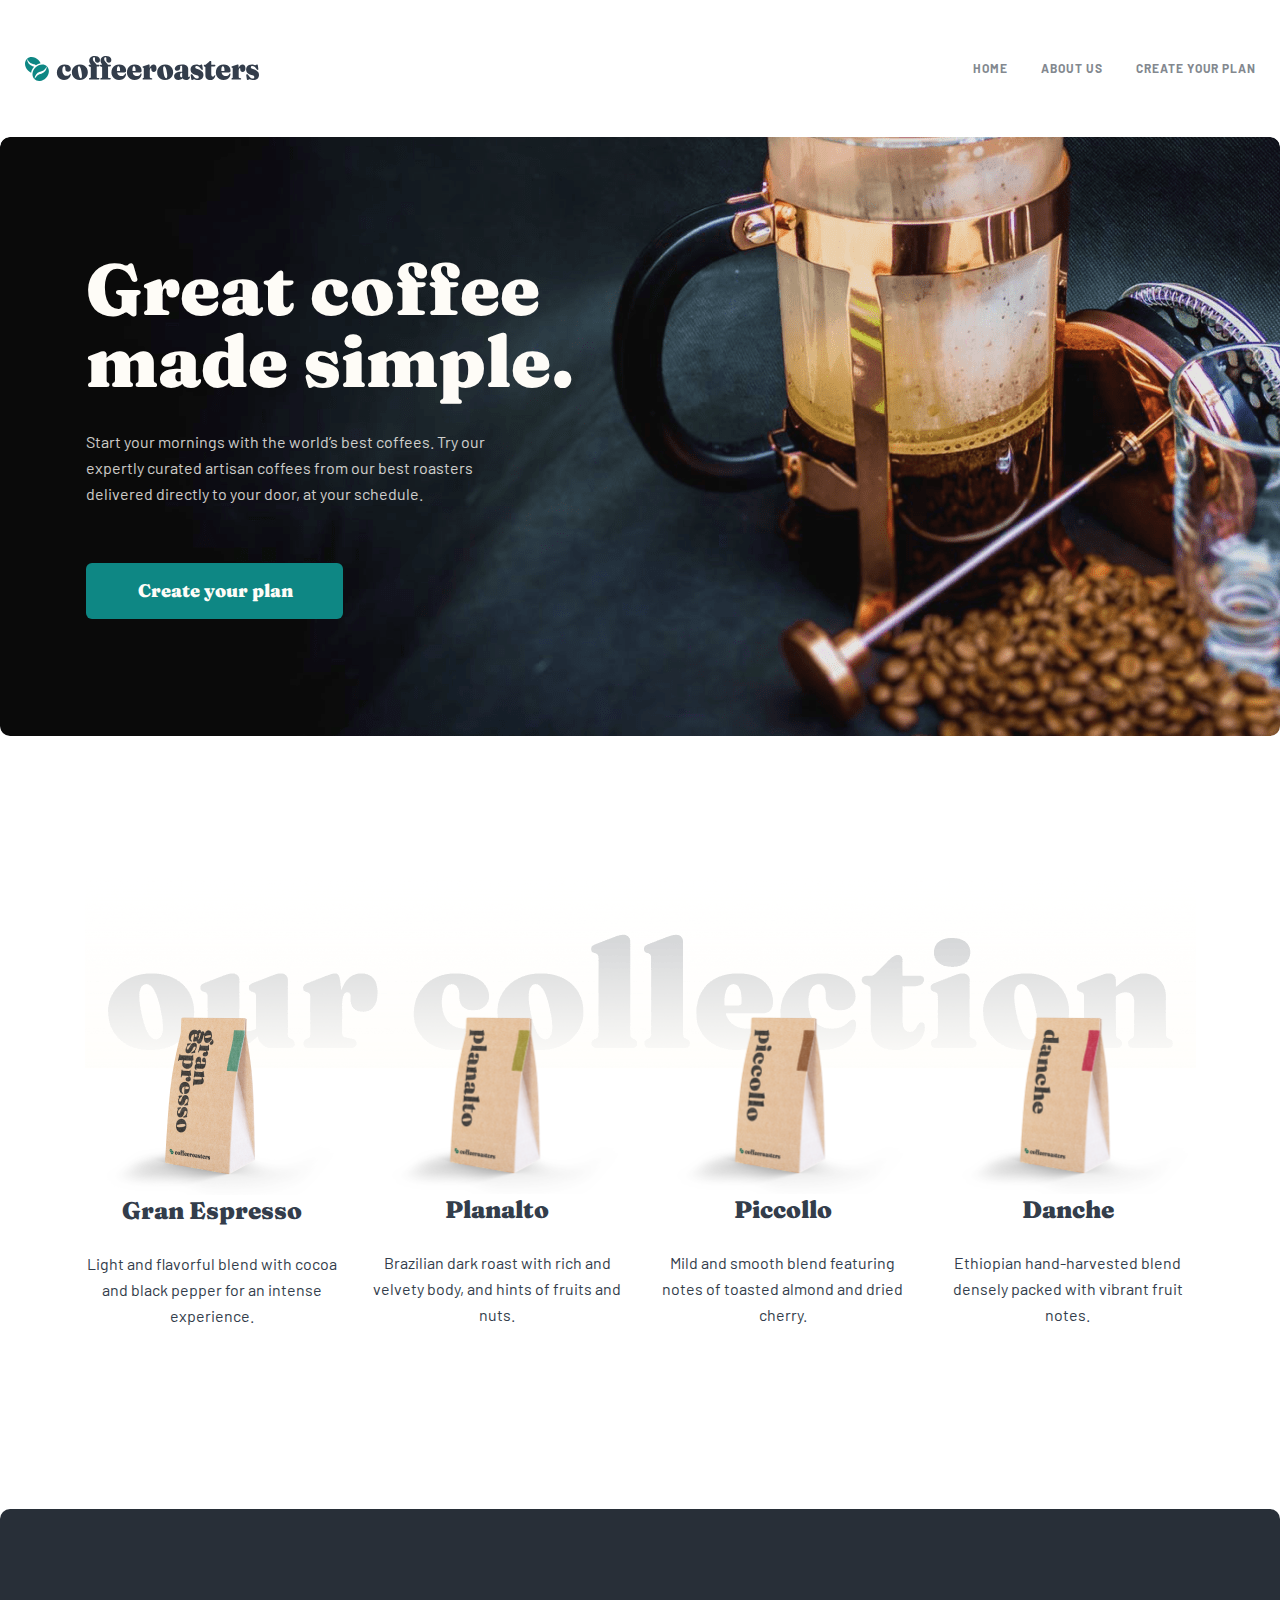
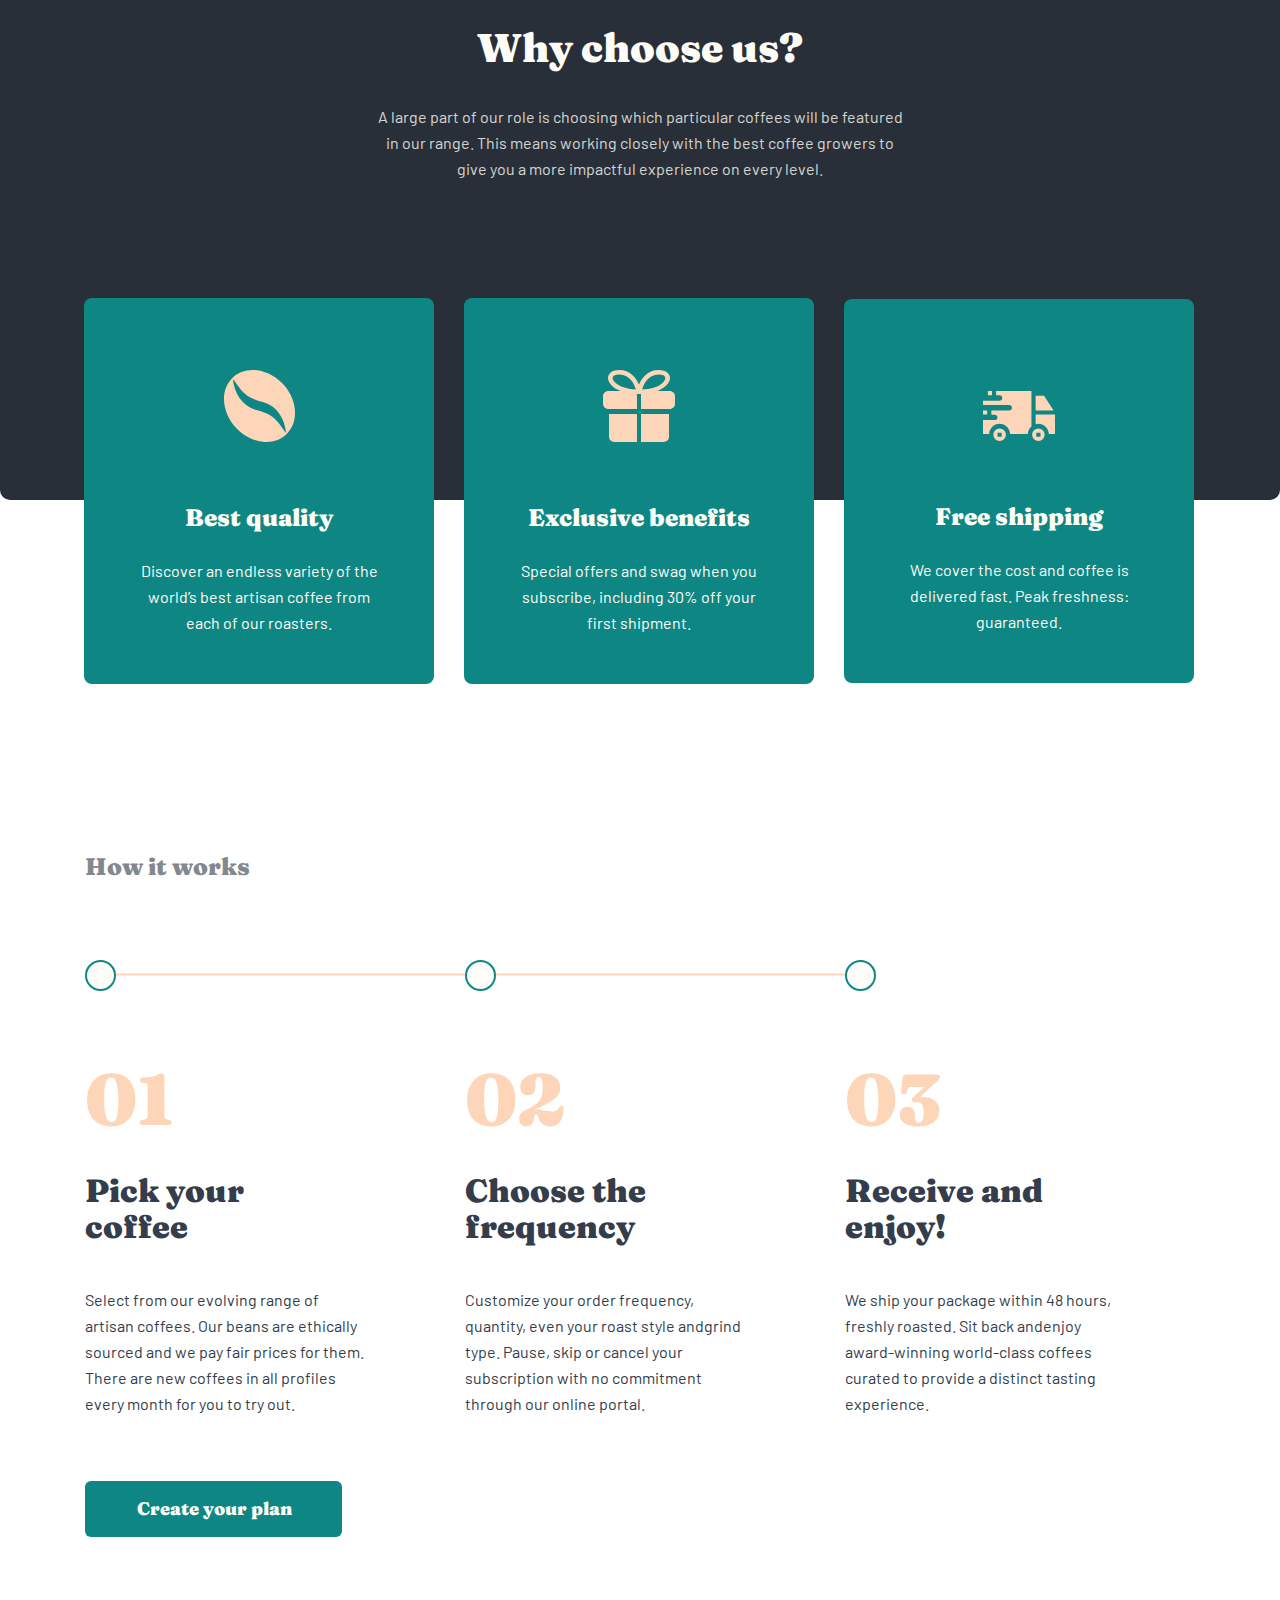
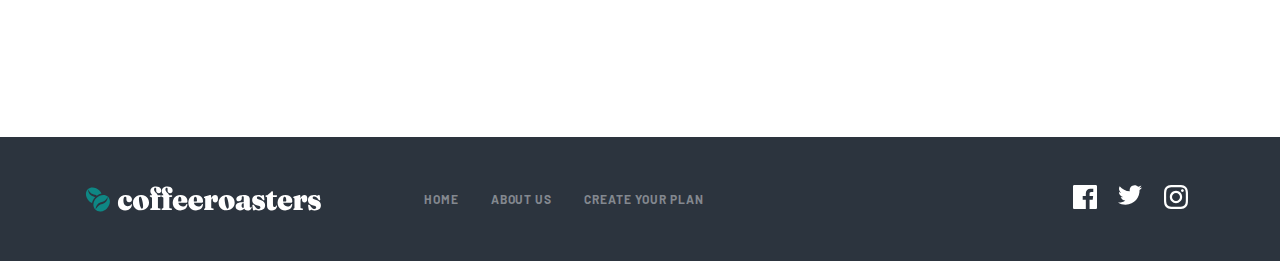
==== commit 982749d3: "comments finished" ====
--- a/index.html
+++ b/index.html
@@ -3,6 +3,9 @@
 
 <head>
     <meta charset="UTF-8">
+    <meta name="description" content="Coffee Roaster">
+    <meta name="keywords" content="HTML,CSS,XML,JavaScript">
+    <meta name="author" content="Zafarov Polat">
     <meta http-equiv="X-UA-Compatible" content="IE=edge">
     <meta name="viewport" content="width=device-width, initial-scale=1.0">
     <link rel="stylesheet" href="./css/normalize.css">
--- a/css/main.css
+++ b/css/main.css
@@ -743,7 +743,7 @@
 
 .work__name {
   margin: auto;
-  margin-bottom: 178px;
+  margin-bottom: 60px;
   font-family: 'Fraunces';
   font-style: normal;
   font-weight: 900;
@@ -752,38 +752,50 @@
   color: #83888F;
 }
 
-.work__list::before {
+.work__list {
+  margin: auto;
+  display: -webkit-box;
+  display: -ms-flexbox;
+  display: flex;
+  margin-bottom: 24px;
+  -ms-flex-wrap: wrap;
+      flex-wrap: wrap;
+}
+
+.work__item::before {
   content: url(../images/line.svg);
-  width: 750px;
   position: absolute;
   margin-top: -101px;
   margin-left: 15px;
 }
 
-.work__list {
-  margin: auto;
-  display: -webkit-box;
-  display: -ms-flexbox;
-  display: flex;
-  margin-bottom: 64px;
-  -ms-flex-wrap: wrap;
-      flex-wrap: wrap;
+.work__item:nth-child(3n+3)::before {
+  content: url(none);
+}
+
+.work__item:last-child::before {
+  content: none;
 }
 
 .work__item {
   width: 285px;
   -webkit-transition: all 0.4s;
   transition: all 0.4s;
-}
-
-.work__item::before {
+  padding: 120px 0px 40px 0px;
+}
+
+.work__item-number::before {
   content: url(../images/Oval.svg);
   position: absolute;
-  margin-top: -104px;
+  margin-top: -134px;
 }
 
 .work__item + .work__item {
   margin-left: 95px;
+}
+
+.work__item:nth-child(3n+1) {
+  margin-left: 0px;
 }
 
 .work__item-number {
@@ -902,9 +914,6 @@
   display: -webkit-box;
   display: -ms-flexbox;
   display: flex;
-  -webkit-box-pack: justify;
-      -ms-flex-pack: justify;
-          justify-content: space-between;
   position: relative;
   border-radius: 10px;
   background-color: #282F38;
@@ -933,7 +942,8 @@
 
 .quality__img {
   position: absolute;
-  margin: -176px 0px 0px -448px;
+  -webkit-transform: translate(102px, -180px);
+          transform: translate(102px, -180px);
   border-radius: 8px;
 }
 
@@ -959,16 +969,23 @@
   display: -webkit-box;
   display: -ms-flexbox;
   display: flex;
+  -ms-flex-wrap: wrap;
+      flex-wrap: wrap;
 }
 
 .our-quarters__item {
   width: 285px;
+  margin-bottom: 20px;
 }
 
 .our-quarters__item + .our-quarters__item {
   margin-left: 108px;
 }
 
+.our-quarters__item:nth-child(3n+1) {
+  margin-left: 0px;
+}
+
 .our-quarters__item:nth-child(1)::before {
   content: url(../images/UK.svg);
 }
@@ -978,6 +995,14 @@
 }
 
 .our-quarters__item:nth-child(3)::before {
+  content: url(../images/Australia.svg);
+}
+
+.our-quarters__item:nth-child(4)::before {
+  content: url(../images/Australia.svg);
+}
+
+.our-quarters__item:nth-child(5)::before {
   content: url(../images/Australia.svg);
 }
 
@@ -1038,7 +1063,7 @@
 }
 
 .work-plan__container {
-  padding: 189px 85px 47px 85px;
+  padding: 129px 85px 47px 85px;
   background-color: #333D4B;
   border-radius: 10px;
 }
@@ -1047,14 +1072,18 @@
   color: #FEFCF7;
 }
 
-.work-plan .work__item::before {
+.work-plan .work__item-number::before {
   content: url(../images/Oval2.svg);
   position: absolute;
-  margin-top: -104px;
+  margin-top: -134px;
 }
 
 .work-plan .work__item-info {
   color: #FEFCF7;
+}
+
+.types {
+  margin-bottom: 168px;
 }
 
 .types__container {
@@ -1065,6 +1094,14 @@
 
 .types__titles {
   width: 255px;
+  margin-right: 125px;
+  padding: 15px 0px 15px 0px;
+}
+
+.types__titles-list {
+  position: sticky;
+  -webkit-position: -webkit-sticky;
+  top: 70px;
 }
 
 .types__title-item {
@@ -1090,6 +1127,7 @@
 }
 
 .types__title-subtext {
+  width: 164px;
   font-family: 'Fraunces';
   font-style: normal;
   font-weight: 900;
@@ -1119,6 +1157,83 @@
 
 .types__title-item:last-of-type::after {
   content: none;
+}
+
+.types__cards-name {
+  margin-bottom: 56px;
+  font-family: 'Fraunces';
+  font-style: normal;
+  font-weight: 900;
+  font-size: 40px;
+  line-height: 48px;
+  color: #83888F;
+}
+
+.types__cards-wrapper {
+  position: relative;
+  width: 228px;
+  background: #F4F1EB;
+  float: left;
+  border-radius: 8px;
+  margin-bottom: 88px;
+}
+
+.types__cards-wrapper + .types__cards-wrapper {
+  margin-left: 23px;
+}
+
+.types__cards-wrapper:hover {
+  background-color: #FDD6BA;
+  cursor: pointer;
+}
+
+.types input[type=radio] {
+  position: absolute;
+  top: 0;
+  left: 0;
+  width: 228px;
+  height: 250px;
+  opacity: 0;
+  cursor: pointer;
+}
+
+.types label > div {
+  padding: 32px 28px 84px 28px;
+  border-radius: 8px;
+}
+
+.types input[type=radio]:checked ~ div {
+  background-color: #0E8784;
+  color: white;
+}
+
+input[type=radio]:checked .types__cards-text {
+  color: white;
+}
+
+input[type=radio]:checked .types__cards-subtext {
+  color: white;
+}
+
+.types__cards-text {
+  width: 175px;
+  margin-bottom: 24px;
+  font-family: 'Fraunces';
+  font-style: normal;
+  font-weight: 900;
+  font-size: 24px;
+  line-height: 32px;
+  color: #333D4B;
+}
+
+.types__cards-subtext {
+  width: 172px;
+  font-family: 'Barlow';
+  font-style: normal;
+  font-weight: 400;
+  font-size: 16px;
+  line-height: 26px;
+  color: #333D4B;
 }
 
 .footer {
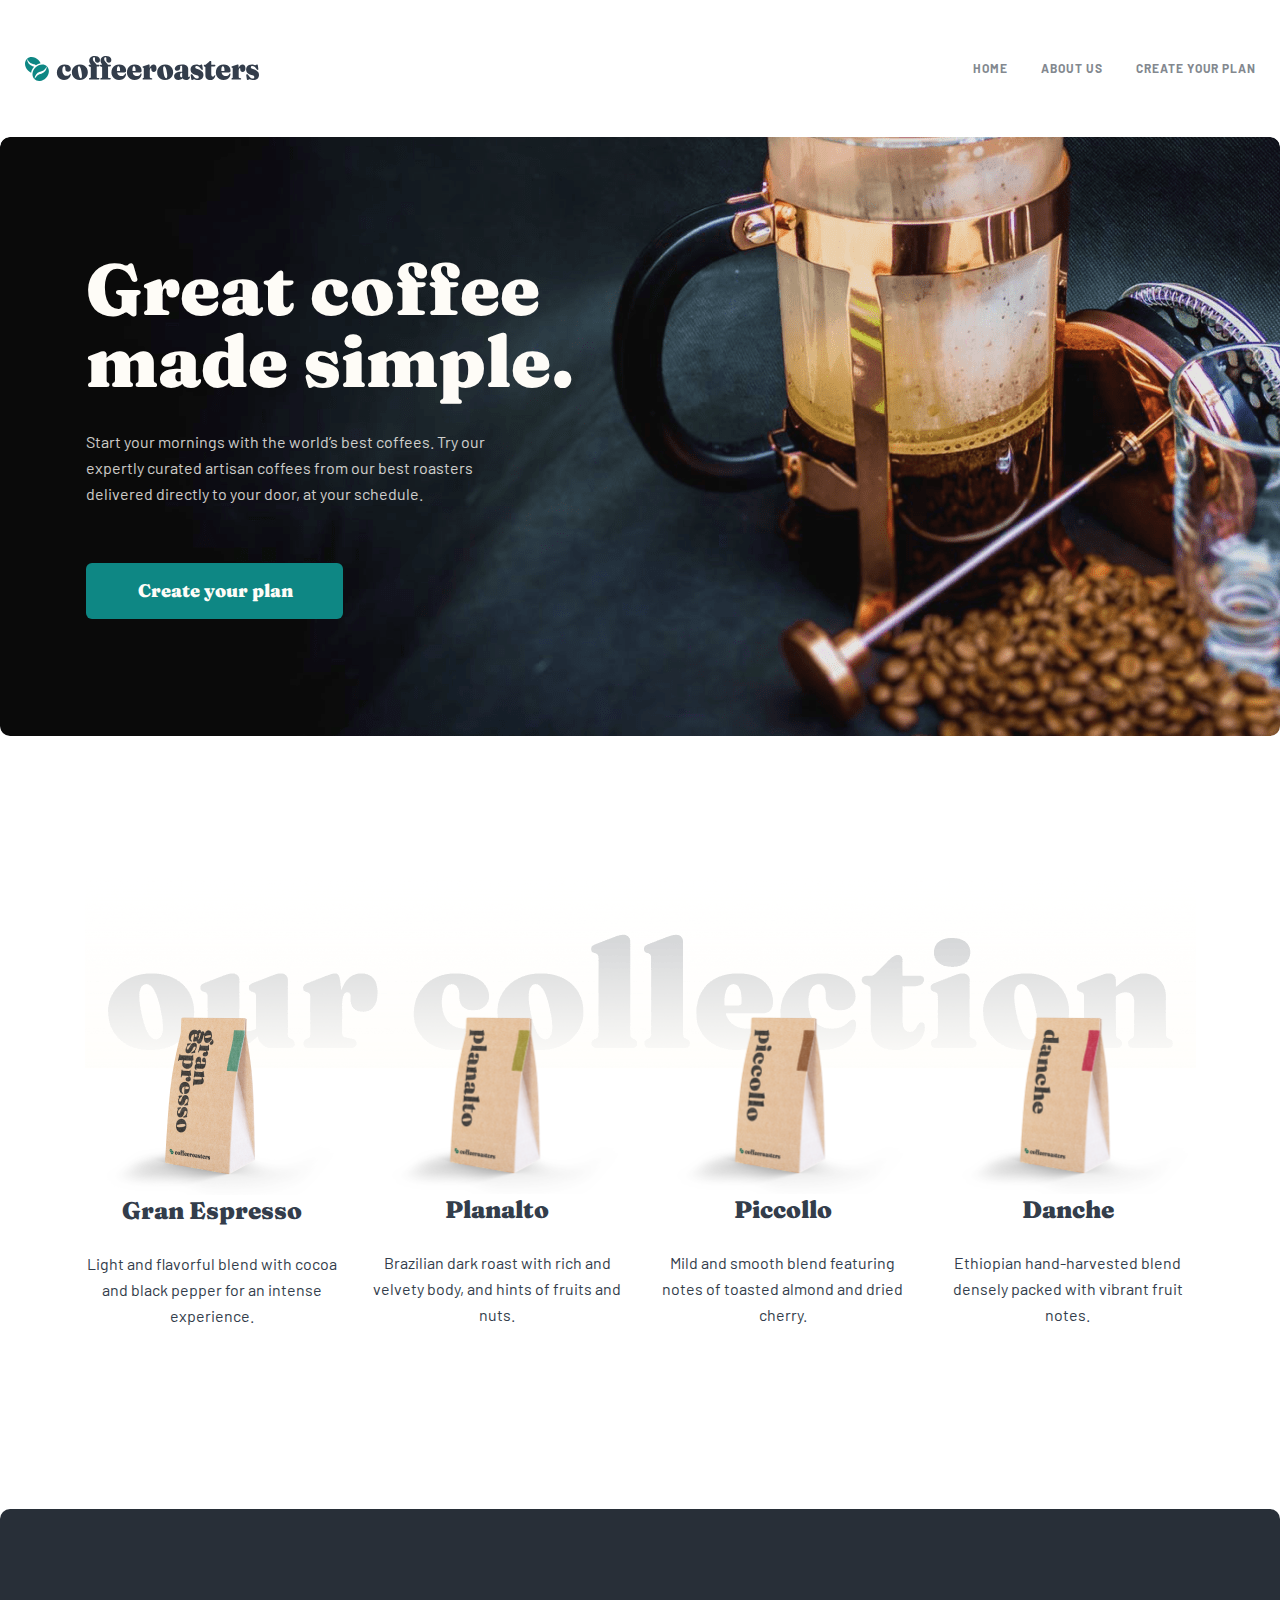
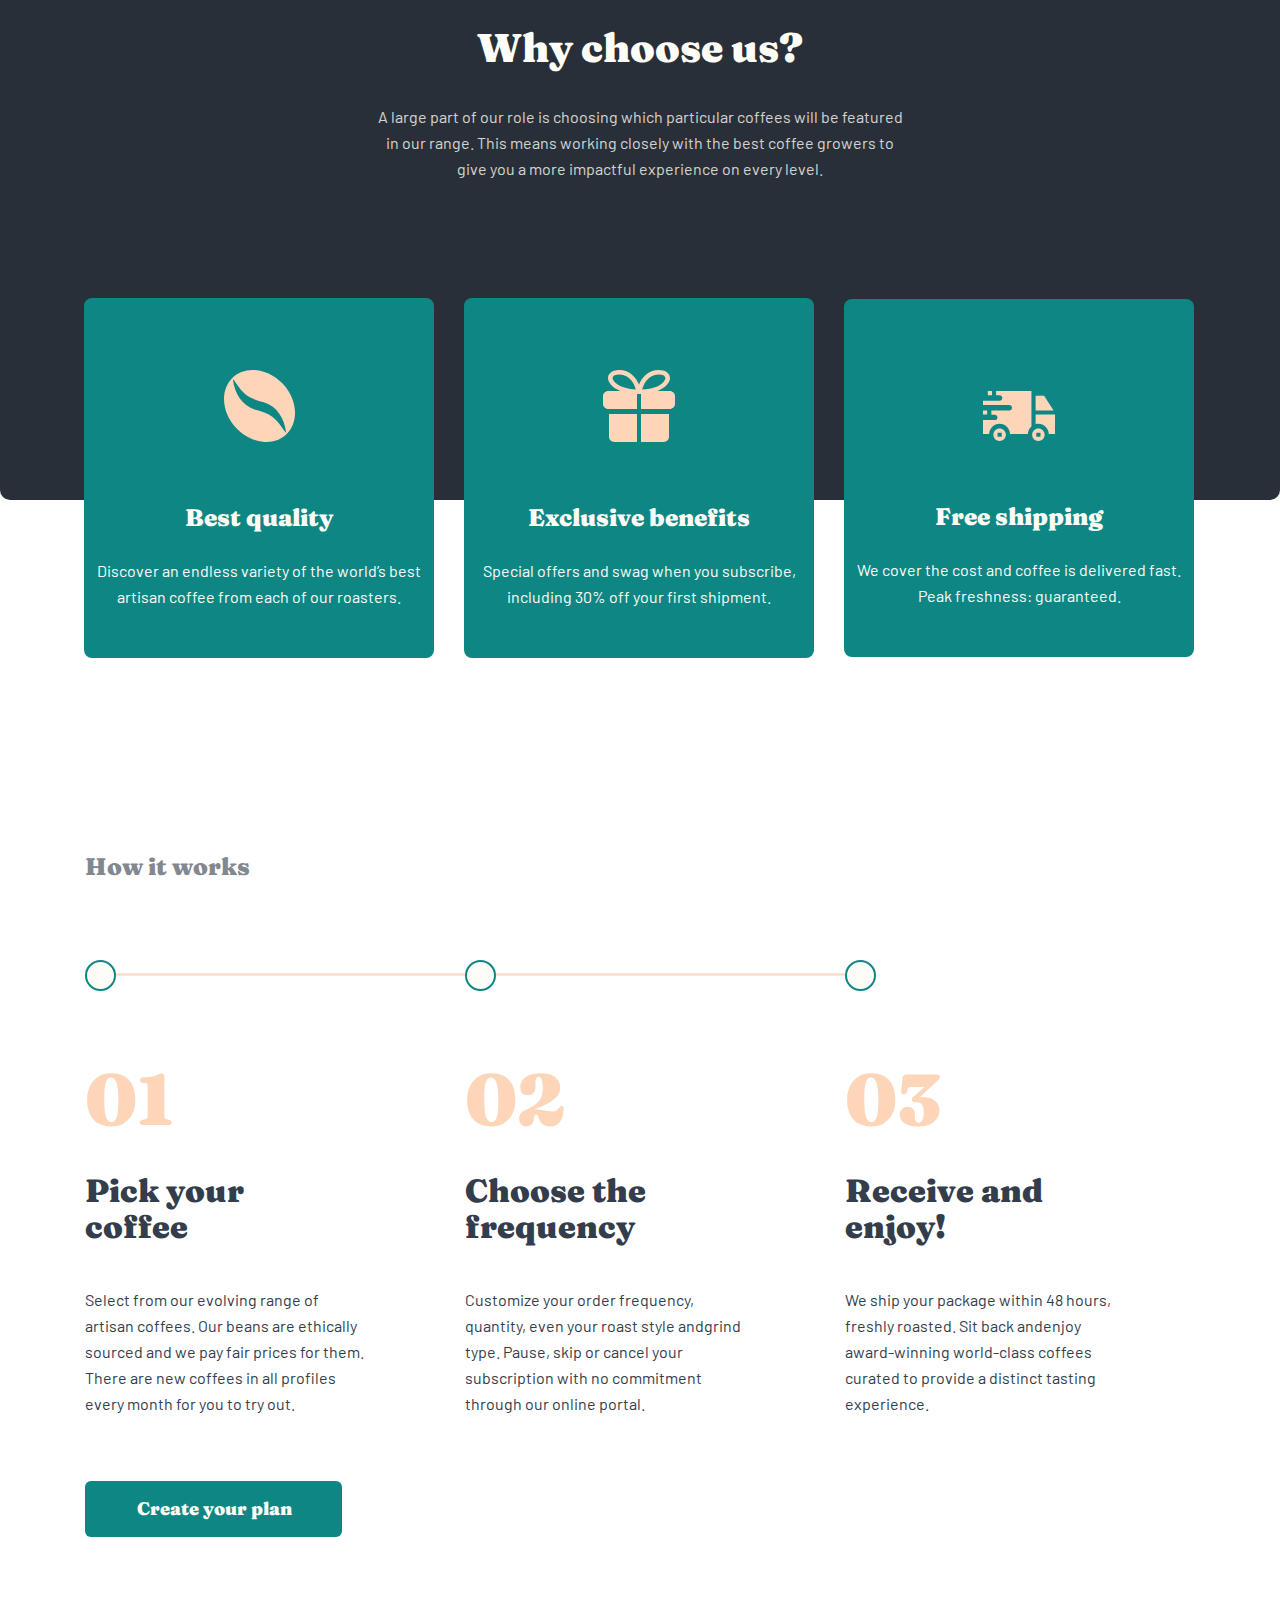
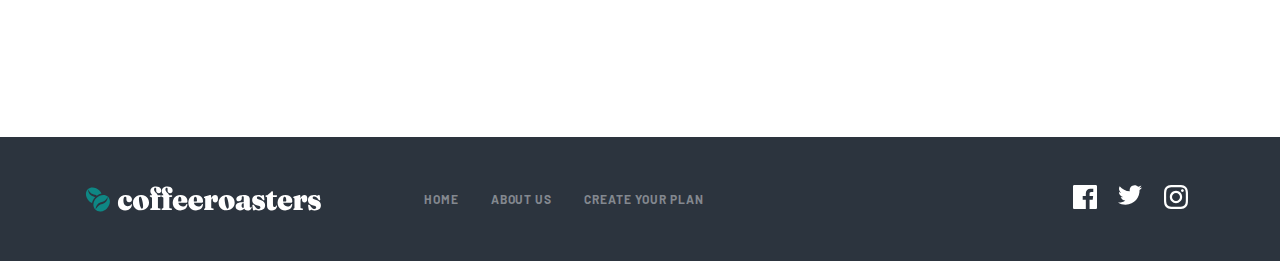
==== commit 22a31281: "comments finished" ====
--- a/index.html
+++ b/index.html
@@ -56,40 +56,50 @@
 
                 <ul class="collection__list">
                     <li class="collection__item">
-                        <a href="#" class="collection__link">
+                        <div class="collection__item-wrapper">
                             <img src="./images/Gran_Espresso.png" alt="Gran Espresso" class="collection__img"
                                 width="255">
+                        </div>
+                        <div class="collection__item-text">
                             <h3 class="collection__name">Gran Espresso</h3>
-                            <h5 class="collection__info">Light and flavorful blend with cocoa and black pepper for an
+                            <h5 class="collection__info">Light and flavorful blend with cocoa and black pepper for
+                                an
                                 intense experience.</h5>
-                        </a>
-                    </li>
-
-                    <li class="collection__item">
-                        <a href="#" class="collection__link">
+                        </div>
+                    </li>
+
+                    <li class="collection__item">
+                        <div class="collection__item-wrapper">
                             <img src="./images/Planalto.png" alt="Planalto" class="collection__img" width="255">
+                        </div>
+                        <div class="collection__item-text">
                             <h3 class="collection__name">Planalto</h3>
-                            <h5 class="collection__info">Brazilian dark roast with rich and velvety body, and hints of
+                            <h5 class="collection__info">Brazilian dark roast with rich and velvety body, and hints
+                                of
                                 fruits and nuts.</h5>
-                        </a>
-                    </li>
-
-                    <li class="collection__item">
-                        <a href="#" class="collection__link">
+                        </div>
+                    </li>
+
+                    <li class="collection__item">
+                        <div class="collection__item-wrapper">
                             <img src="./images/Piccollo.png" alt="Piccollo" class="collection__img" width="255">
+                        </div>
+                        <div class="collection__item-text">
                             <h3 class="collection__name">Piccollo</h3>
                             <h5 class="collection__info">Mild and smooth blend featuring notes of toasted almond and
                                 dried cherry.</h5>
-                        </a>
-                    </li>
-
-                    <li class="collection__item">
-                        <a href="#" class="collection__link">
+                        </div>
+                    </li>
+
+                    <li class="collection__item">
+                        <div class="collection__item-wrapper">
                             <img src="./images/Danche.png" alt="Danche" class="collection__img" width="255">
+                        </div>
+                        <div class="collection__item-text">
                             <h3 class="collection__name">Danche</h3>
                             <h5 class="collection__info">Ethiopian hand-harvested blend densely packed with vibrant
                                 fruit notes.</h5>
-                        </a>
+                        </div>
                     </li>
 
                 </ul>
@@ -110,27 +120,27 @@
 
                 <ul class="choose__list">
                     <li class="choose__item">
+                        <div class="choose__item-img"></div>
                         <div class="choose__item-wrapper">
                             <h5 class="choose__item-text">Best quality </h5>
                             <p class="choose__item-subtext">Discover an endless variety of the world’s best artisan
-                                coffee
-                                from each of our roasters.</p>
+                                coffee from each of our roasters.</p>
                         </div>
                     </li>
                     <li class="choose__item">
+                        <div class="choose__item-img"></div>
                         <div class="choose__item-wrapper">
                             <h5 class="choose__item-text">Exclusive benefits</h5>
                             <p class="choose__item-subtext">Special offers and swag when you subscribe, including 30%
-                                off
-                                your first shipment.</p>
+                                off your first shipment.</p>
                         </div>
                     </li>
                     <li class="choose__item">
+                        <div class="choose__item-img"></div>
                         <div class="choose__item-wrapper">
                             <h5 class="choose__item-text">Free shipping</h5>
                             <p class="choose__item-subtext">We cover the cost and coffee is delivered fast. Peak
-                                freshness:
-                                guaranteed.</p>
+                                freshness: guaranteed.</p>
                         </div>
                     </li>
                 </ul>
--- a/css/main.css
+++ b/css/main.css
@@ -568,16 +568,6 @@
 }
 
 .collection__item {
-  -webkit-transition: all 0.3s;
-  transition: all 0.3s;
-}
-
-.collection__item:hover {
-  -webkit-transform: scale(1.05, 1.05);
-          transform: scale(1.05, 1.05);
-}
-
-.collection__link {
   width: 255px;
   display: -webkit-box;
   display: -ms-flexbox;
@@ -589,6 +579,14 @@
   -webkit-box-align: center;
       -ms-flex-align: center;
           align-items: center;
+  -webkit-transition: all 0.3s;
+  transition: all 0.3s;
+}
+
+.collection__item:hover {
+  -webkit-transform: scale(1.05, 1.05);
+          transform: scale(1.05, 1.05);
+  cursor: pointer;
 }
 
 .collection__name {
@@ -653,7 +651,7 @@
 
 .choose__list {
   width: 1230px;
-  margin-top: 86px;
+  margin-top: 116px;
   position: absolute;
   display: -webkit-box;
   display: -ms-flexbox;
@@ -671,12 +669,15 @@
 .choose__item {
   width: 350px;
   padding: 72px 0px 48px 0px;
-  margin-top: 30px;
   background: #0E8784;
   border-radius: 8px;
   display: -webkit-box;
   display: -ms-flexbox;
   display: flex;
+  -webkit-box-orient: vertical;
+  -webkit-box-direction: normal;
+      -ms-flex-direction: column;
+          flex-direction: column;
   -webkit-box-align: center;
       -ms-flex-align: center;
           align-items: center;
@@ -693,19 +694,19 @@
   margin-left: 30px;
 }
 
-.choose__item:nth-child(1) .choose__item-wrapper::before {
+.choose__item:nth-child(1) .choose__item-img::before {
   content: url(../images/Shape.svg);
 }
 
-.choose__item:nth-child(2) .choose__item-wrapper::before {
+.choose__item:nth-child(2) .choose__item-img::before {
   content: url(../images/Gift.svg);
 }
 
-.choose__item:nth-child(3) .choose__item-wrapper::before {
+.choose__item:nth-child(3) .choose__item-img::before {
   content: url(../images/Deliver.svg);
 }
 
-.choose__item-wrapper {
+.choose__item-img {
   width: 255px;
   margin: auto;
   text-align: center;
@@ -1101,7 +1102,7 @@
 .types__titles-list {
   position: sticky;
   -webkit-position: -webkit-sticky;
-  top: 70px;
+  top: 140px;
 }
 
 .types__title-item {
@@ -1157,6 +1158,10 @@
 
 .types__title-item:last-of-type::after {
   content: none;
+}
+
+.types__cards-list {
+  margin-bottom: 88px;
 }
 
 .types__cards-name {
@@ -1202,17 +1207,18 @@
   border-radius: 8px;
 }
 
-.types input[type=radio]:checked ~ div {
-  background-color: #0E8784;
-  color: white;
-}
-
-input[type=radio]:checked .types__cards-text {
-  color: white;
-}
-
-input[type=radio]:checked .types__cards-subtext {
-  color: white;
+.types__cards {
+  display: -webkit-box;
+  display: -ms-flexbox;
+  display: flex;
+  -webkit-box-orient: vertical;
+  -webkit-box-direction: normal;
+      -ms-flex-direction: column;
+          flex-direction: column;
+}
+
+.types__cards-block {
+  padding-bottom: 250px;
 }
 
 .types__cards-text {
@@ -1234,6 +1240,296 @@
   font-size: 16px;
   line-height: 26px;
   color: #333D4B;
+}
+
+.types input[type=radio]:checked ~ div {
+  background-color: #0E8784;
+}
+
+.types__order {
+  width: 730px;
+  margin-bottom: 40px;
+  padding-left: 64px;
+  padding-right: 64px;
+  background-color: #333D4B;
+}
+
+.types__order-name {
+  padding-top: 31px;
+  margin-bottom: 8px;
+  font-family: 'Barlow';
+  font-style: normal;
+  font-weight: 400;
+  font-size: 16px;
+  line-height: 26px;
+  text-transform: uppercase;
+  color: #FFFFFF;
+  opacity: 0.5;
+}
+
+.types__order-text {
+  padding-bottom: 27px;
+  font-family: 'Fraunces';
+  font-style: normal;
+  font-weight: 900;
+  font-size: 24px;
+  line-height: 40px;
+  color: #FFFFFF;
+}
+
+.types__order-type {
+  color: #0E8784;
+}
+
+.types .types__order-btn {
+  -ms-flex-item-align: end;
+      align-self: flex-end;
+}
+
+@media only screen and (max-width: 768px) {
+  .choose {
+    margin-bottom: 398px;
+  }
+  .choose__container {
+    display: -webkit-box;
+    display: -ms-flexbox;
+    display: flex;
+    -webkit-box-orient: vertical;
+    -webkit-box-direction: normal;
+        -ms-flex-direction: column;
+            flex-direction: column;
+    padding: 66px 74px 368px 74px;
+  }
+  .choose__heading {
+    font-size: 32px;
+  }
+  .choose__text {
+    font-size: 15px;
+    line-height: 25px;
+  }
+  .choose__list {
+    width: 573px;
+    margin-top: 220px;
+    border: 2px solid red;
+    -webkit-box-align: center;
+        -ms-flex-align: center;
+            align-items: center;
+    -ms-flex-item-align: center;
+        -ms-grid-row-align: center;
+        align-self: center;
+    -webkit-box-orient: vertical;
+    -webkit-box-direction: normal;
+        -ms-flex-direction: column;
+            flex-direction: column;
+  }
+  .choose__item {
+    width: 573px;
+    padding: 41px 70px 48px 48px;
+    margin-bottom: 24px;
+    -webkit-box-orient: horizontal;
+    -webkit-box-direction: normal;
+        -ms-flex-direction: row;
+            flex-direction: row;
+  }
+  .choose__item + .choose__item {
+    margin-left: 0px;
+  }
+  .choose__item-wrapper {
+    width: 344px;
+    text-align: right;
+    display: -webkit-box;
+    display: -ms-flexbox;
+    display: flex;
+    -webkit-box-orient: vertical;
+    -webkit-box-direction: normal;
+        -ms-flex-direction: column;
+            flex-direction: column;
+    -webkit-box-align: center;
+        -ms-flex-align: center;
+            align-items: center;
+    -webkit-box-pack: center;
+        -ms-flex-pack: center;
+            justify-content: center;
+  }
+  .choose__item:nth-child(3) {
+    padding-top: 41px;
+  }
+  .choose__item:last-child {
+    margin-bottom: 0;
+  }
+  .choose__item:nth-child(1) .choose__item-img::before {
+    content: ".";
+    padding: 19.5px 25.5px;
+    background-size: 55px;
+    background-image: url(../images/Shape.svg);
+    background-repeat: no-repeat;
+  }
+  .choose__item:nth-child(2) .choose__item-img::before {
+    content: ".";
+    padding: 19.5px 25.5px;
+    background-size: 55px;
+    background-image: url(../images/Gift.svg);
+    background-repeat: no-repeat;
+  }
+  .choose__item:nth-child(3) .choose__item-img::before {
+    content: ".";
+    padding: 10.5px 25.5px;
+    background-size: 55px;
+    background-image: url(../images/Deliver.svg);
+    background-repeat: no-repeat;
+  }
+  .choose__item-text {
+    margin-top: 0;
+  }
+  .choose__item-subtext {
+    width: 344px;
+    font-size: 15px;
+    line-height: 25px;
+  }
+}
+
+@media only screen and (max-width: 768px) {
+  .collection {
+    margin-bottom: 134px;
+  }
+  .collection__container {
+    background-position: top;
+    background-size: 689px;
+  }
+  .collection__list {
+    width: 573px;
+    padding-top: 65px;
+    -webkit-box-orient: vertical;
+    -webkit-box-direction: normal;
+        -ms-flex-direction: column;
+            flex-direction: column;
+  }
+  .collection__item {
+    margin-bottom: 47px;
+    -webkit-box-orient: horizontal;
+    -webkit-box-direction: normal;
+        -ms-flex-direction: row;
+            flex-direction: row;
+  }
+  .collection__info {
+    width: 282px;
+  }
+}
+
+@media only screen and (max-width: 768px) {
+  .container {
+    width: 689px;
+    border: 2px solid red;
+  }
+  .header {
+    margin-bottom: 54px;
+  }
+  .header__container {
+    padding: 0;
+  }
+}
+
+@media only screen and (max-width: 768px) {
+  .hero {
+    margin-bottom: 144px;
+  }
+  .hero__container {
+    background-position: center;
+    border-radius: 10px;
+    padding-left: 58px;
+    padding-right: 58px;
+  }
+  .hero__wrapper {
+    width: 398px;
+    padding: 104px 0px 104px 0px;
+  }
+  .hero__heading {
+    width: 329px;
+    font-size: 48px;
+    line-height: 48px;
+    margin-bottom: 24px;
+  }
+  .hero__info {
+    width: 398px;
+    font-size: 15px;
+    line-height: 25px;
+    margin-bottom: 40px;
+  }
+}
+
+@media only screen and (max-width: 768px) {
+  .work {
+    margin-bottom: 144px;
+  }
+  .work__container {
+    padding: 0;
+  }
+  .work__list {
+    margin-bottom: 44px;
+  }
+  .work__item::before {
+    content: " ";
+    background-image: url(../images/line.svg);
+    background-size: cover;
+    background-repeat: no-repeat;
+    width: 233px;
+    height: 2px;
+    position: absolute;
+    margin-top: -88px;
+    margin-left: 15px;
+  }
+  .work__item {
+    width: 223px;
+  }
+  .work__item + .work__item {
+    margin-left: 5px;
+  }
+  .work__item-name {
+    width: 223px;
+    font-weight: 900;
+    font-size: 28px;
+    line-height: 32px;
+  }
+  .work__item-info {
+    width: 223px;
+    font-size: 15px;
+    line-height: 25px;
+  }
+}
+
+@media only screen and (max-width: 768px) {
+  .footer__container {
+    padding: 0;
+    display: -webkit-box;
+    display: -ms-flexbox;
+    display: flex;
+    -webkit-box-orient: vertical;
+    -webkit-box-direction: normal;
+        -ms-flex-direction: column;
+            flex-direction: column;
+    -webkit-box-pack: center;
+        -ms-flex-pack: center;
+            justify-content: center;
+    -webkit-box-align: center;
+        -ms-flex-align: center;
+            align-items: center;
+  }
+  .footer__left {
+    margin-bottom: 33px;
+    margin-right: 0;
+    border: 2px solid red;
+  }
+  .footer__middle {
+    margin-bottom: 65px;
+    margin-right: 0;
+    border: 2px solid red;
+  }
+  .footer__list {
+    width: 283px;
+  }
+  .footer__right {
+    border: 2px solid red;
+  }
 }
 
 .footer {
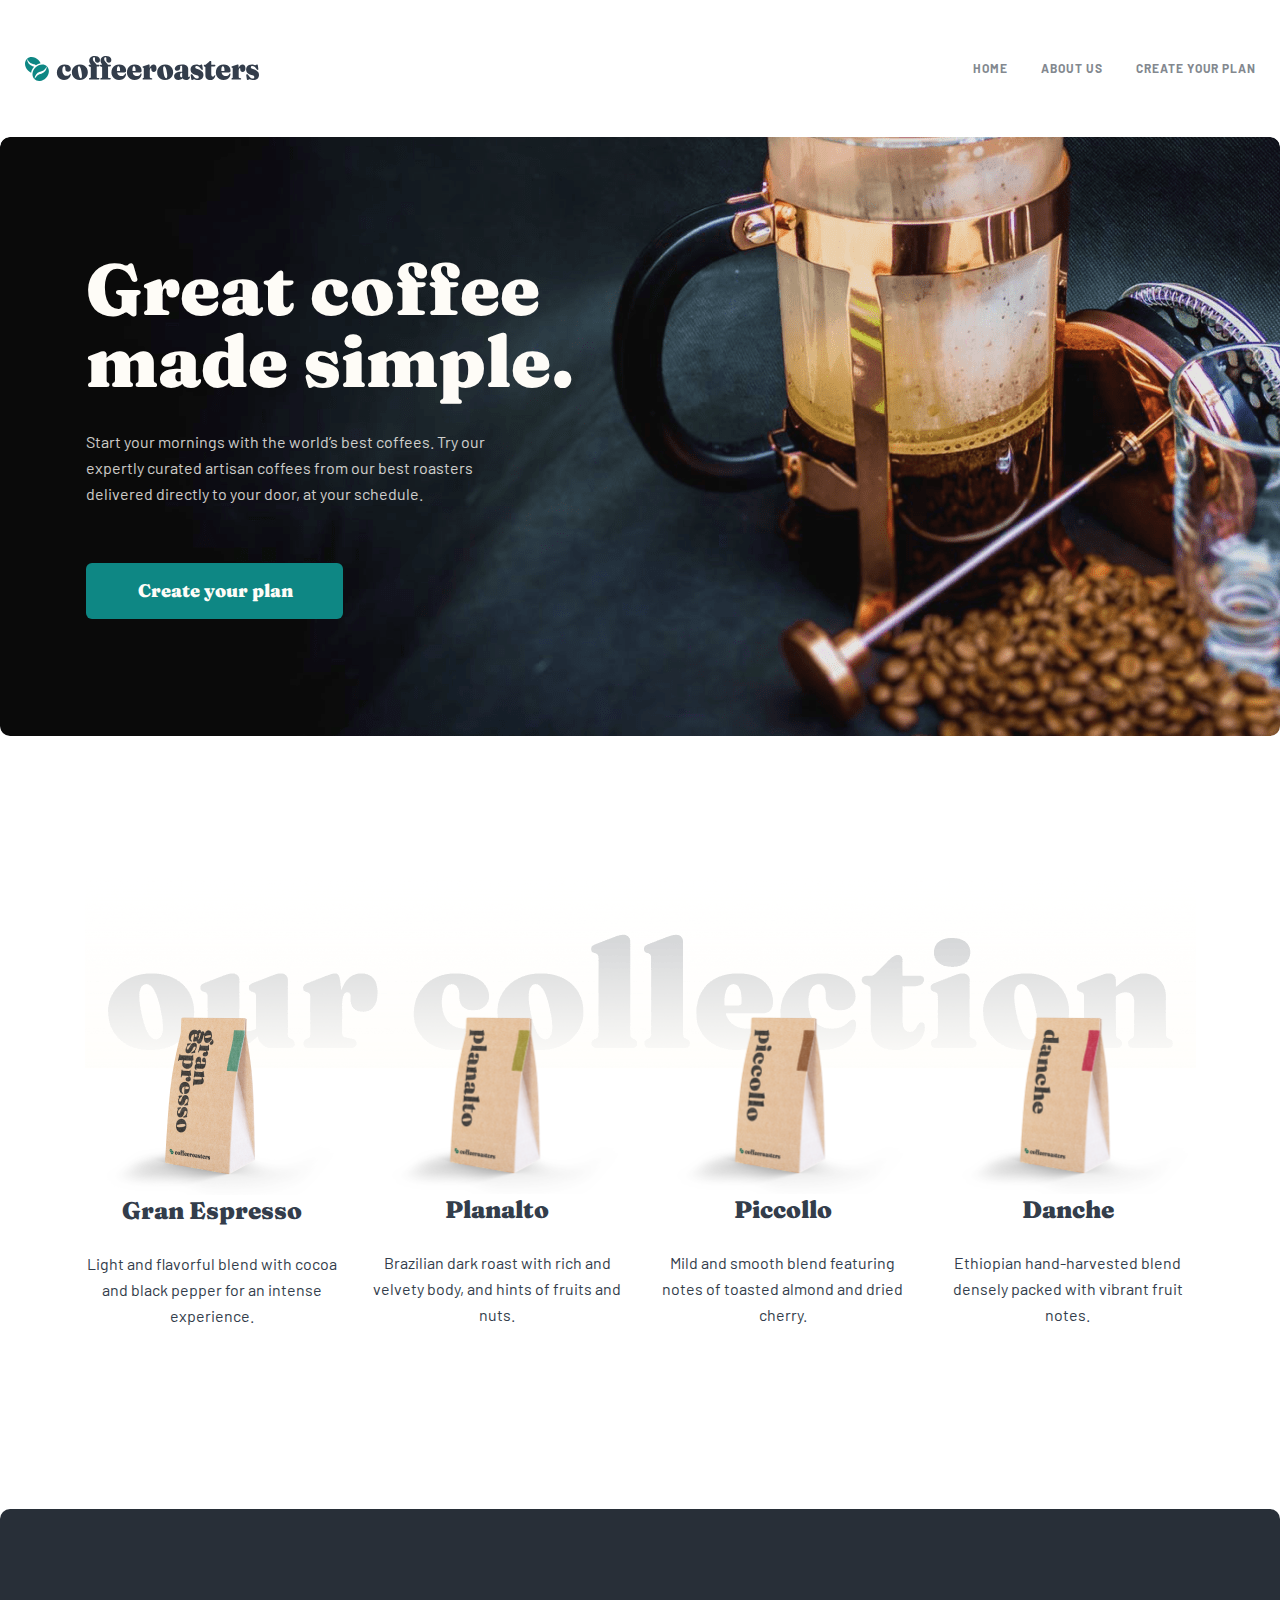
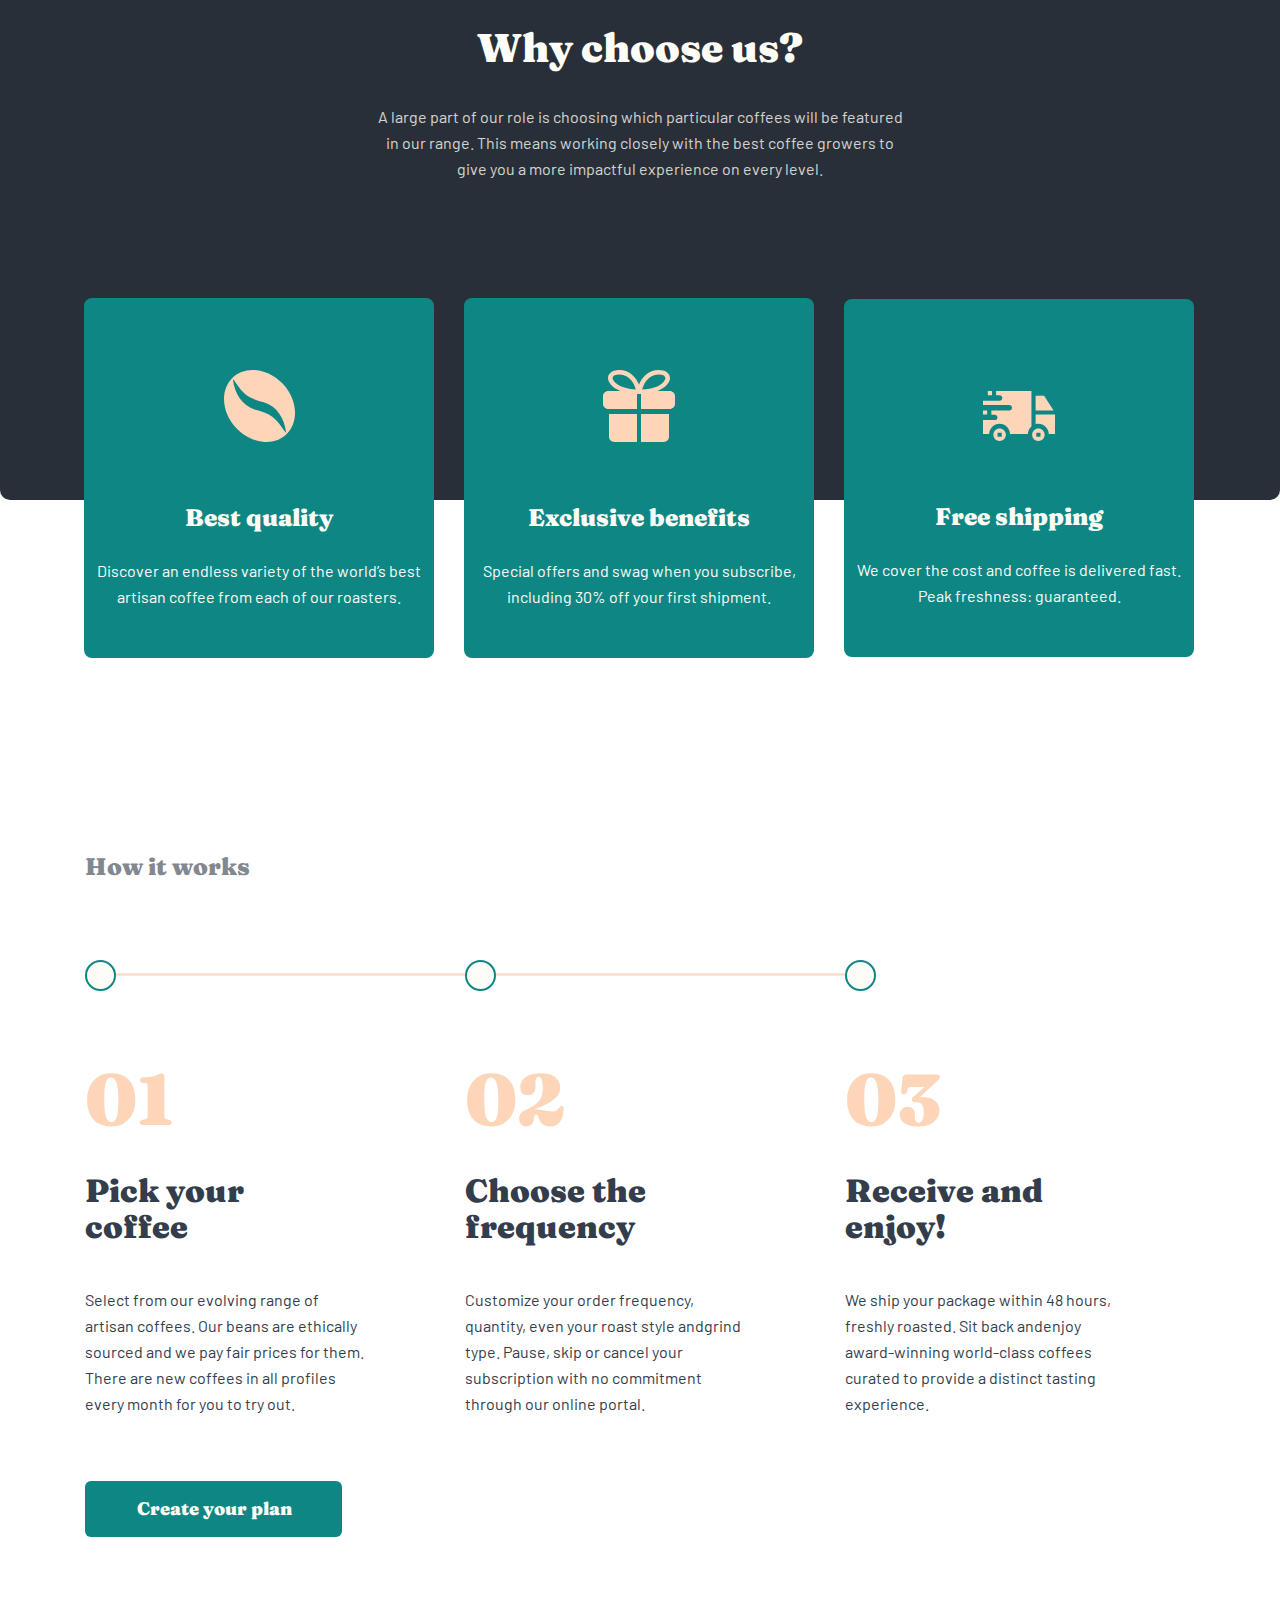
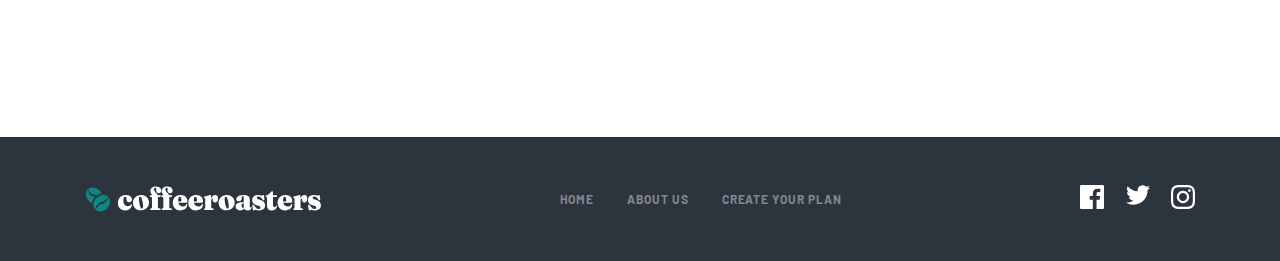
==== commit 9bd77efa: "comments finished" ====
--- a/index.html
+++ b/index.html
@@ -23,17 +23,20 @@
             <a href="#">
                 <img class="header__logo" src="./images/logo.svg" alt="header-logo" width="236">
             </a>
-            <ul class="header__list">
-                <li class="header__item">
-                    <a href="#" class="header__link">home</a>
-                </li>
-                <li class="header__item">
-                    <a href="./about.html" class="header__link">about us</a>
-                </li>
-                <li class="header__item">
-                    <a href="plan.html" class="header__link">create your plan</a>
-                </li>
-            </ul>
+            <nav class="header__menu">
+                <span class="line"></span>
+                <ul class="header__list">
+                    <li class="header__item">
+                        <a href="#" class="header__link">home</a>
+                    </li>
+                    <li class="header__item">
+                        <a href="./about.html" class="header__link">about us</a>
+                    </li>
+                    <li class="header__item">
+                        <a href="plan.html" class="header__link">create your plan</a>
+                    </li>
+                </ul>
+            </nav>
         </div>
     </header>
 
@@ -186,7 +189,7 @@
         <div class="container footer__container">
             <div class="footer__left">
                 <a href="#">
-                    <img class="header__logo" src="./images/logo2.svg" alt="header-logo" width="236">
+                    <img class="footer__logo" src="./images/logo2.svg" alt="header-logo" width="236">
                 </a>
             </div>
 
--- a/css/main.css
+++ b/css/main.css
@@ -587,6 +587,10 @@
   -webkit-transform: scale(1.05, 1.05);
           transform: scale(1.05, 1.05);
   cursor: pointer;
+}
+
+.collection__item:last-child {
+  margin-bottom: 0;
 }
 
 .collection__name {
@@ -1310,7 +1314,6 @@
   .choose__list {
     width: 573px;
     margin-top: 220px;
-    border: 2px solid red;
     -webkit-box-align: center;
         -ms-flex-align: center;
             align-items: center;
@@ -1419,7 +1422,6 @@
 @media only screen and (max-width: 768px) {
   .container {
     width: 689px;
-    border: 2px solid red;
   }
   .header {
     margin-bottom: 54px;
@@ -1500,6 +1502,310 @@
 @media only screen and (max-width: 768px) {
   .footer__container {
     padding: 0;
+    -webkit-box-orient: vertical;
+    -webkit-box-direction: normal;
+        -ms-flex-direction: column;
+            flex-direction: column;
+  }
+  .footer__left {
+    margin-bottom: 33px;
+  }
+  .footer__middle {
+    margin-bottom: 65px;
+  }
+  .footer__list {
+    width: 283px;
+  }
+}
+
+@media only screen and (max-width: 375px) {
+  .choose {
+    margin-bottom: 710px;
+  }
+  .choose__container {
+    display: -webkit-box;
+    display: -ms-flexbox;
+    display: flex;
+    -webkit-box-orient: vertical;
+    -webkit-box-direction: normal;
+        -ms-flex-direction: column;
+            flex-direction: column;
+    padding: 64px 24px 660px 24px;
+  }
+  .choose__heading {
+    font-size: 28px;
+    line-height: 28px;
+  }
+  .choose__wrapper {
+    width: 279px;
+  }
+  .choose__list {
+    width: 279px;
+    margin-top: 244px;
+  }
+  .choose__item {
+    width: 279px;
+    padding: 71px 33px 51px 33px;
+    margin-bottom: 24px;
+    -webkit-box-orient: vertical;
+    -webkit-box-direction: normal;
+        -ms-flex-direction: column;
+            flex-direction: column;
+  }
+  .choose__item-img {
+    width: 110px;
+    margin-bottom: 56px;
+  }
+  .choose__item + .choose__item {
+    margin-left: 0px;
+  }
+  .choose__item-wrapper {
+    width: 255px;
+    display: -webkit-box;
+    display: -ms-flexbox;
+    display: flex;
+    -webkit-box-orient: vertical;
+    -webkit-box-direction: normal;
+        -ms-flex-direction: column;
+            flex-direction: column;
+    -webkit-box-align: center;
+        -ms-flex-align: center;
+            align-items: center;
+    -webkit-box-pack: center;
+        -ms-flex-pack: center;
+            justify-content: center;
+  }
+  .choose__item:nth-child(3) {
+    padding-top: 83px;
+  }
+  .choose__item:last-child {
+    margin-bottom: 0;
+  }
+  .choose__item:nth-child(1) .choose__item-img::before {
+    background-image: none;
+  }
+  .choose__item:nth-child(2) .choose__item-img::before {
+    background-image: none;
+  }
+  .choose__item:nth-child(3) .choose__item-img::before {
+    background-image: none;
+  }
+  .choose__item:nth-child(1) .choose__item-img::before {
+    content: url(../images/Shape.svg);
+  }
+  .choose__item:nth-child(2) .choose__item-img::before {
+    content: url(../images/Gift.svg);
+  }
+  .choose__item:nth-child(3) .choose__item-img::before {
+    content: url(../images/Deliver.svg);
+  }
+  .choose__item-text {
+    margin-top: 0;
+    margin-bottom: 24px;
+  }
+  .choose__item-subtext {
+    width: 212px;
+    font-size: 15px;
+    line-height: 25px;
+  }
+}
+
+@media only screen and (max-width: 375px) {
+  .collection {
+    margin-bottom: 120px;
+  }
+  .collection__container {
+    background-position: top;
+    background-size: 286px;
+  }
+  .collection__list {
+    padding-top: 75px;
+    -webkit-box-orient: vertical;
+    -webkit-box-direction: normal;
+        -ms-flex-direction: column;
+            flex-direction: column;
+  }
+  .collection__item {
+    margin: auto;
+    margin-bottom: 48px;
+    -webkit-box-orient: vertical;
+    -webkit-box-direction: normal;
+        -ms-flex-direction: column;
+            flex-direction: column;
+  }
+  .collection__item-wrapper {
+    margin-bottom: 24px;
+  }
+  .collection__name {
+    margin-bottom: 16px;
+  }
+  .collection__info {
+    width: 282px;
+  }
+}
+
+@media only screen and (max-width: 375px) {
+  .container {
+    width: 327px;
+  }
+  .header {
+    padding: 10px 24px;
+    border: 2px solid red;
+    margin-bottom: 41px;
+  }
+  .header__logo {
+    width: 163px;
+    height: 18px;
+  }
+  .header__container {
+    padding: 0;
+  }
+  .header__menu {
+    width: 16px;
+    padding: 8px 0px;
+  }
+  .header__menu::before {
+    content: " ";
+    background: #333D4B;
+    border-radius: 1.5px;
+    position: absolute;
+    width: 16px;
+    height: 3px;
+    top: 14px;
+  }
+  .header .line {
+    background: #333D4B;
+    border-radius: 1.5px;
+    position: absolute;
+    width: 16px;
+    height: 3px;
+  }
+  .header__list {
+    display: none;
+  }
+  .header__menu:after {
+    content: " ";
+    background: #333D4B;
+    border-radius: 1.5px;
+    position: absolute;
+    width: 16px;
+    height: 3px;
+    bottom: 11px;
+  }
+}
+
+@media only screen and (max-width: 375px) {
+  .hero {
+    margin-bottom: 120px;
+  }
+  .hero__container {
+    background-size: cover;
+    background-position: -450px 0px;
+    background-repeat: no-repeat;
+    padding: 0px 24px;
+  }
+  .hero__wrapper {
+    width: 279px;
+    padding: 100px 0px;
+    text-align: center;
+  }
+  .hero__heading {
+    width: 279px;
+    font-size: 40px;
+    line-height: 40px;
+  }
+  .hero__info {
+    width: 279px;
+    margin-bottom: 39px;
+  }
+}
+
+@media only screen and (max-width: 375px) {
+  .work {
+    margin-bottom: 120px;
+  }
+  .work__container {
+    display: -webkit-box;
+    display: -ms-flexbox;
+    display: flex;
+    -webkit-box-orient: vertical;
+    -webkit-box-direction: normal;
+        -ms-flex-direction: column;
+            flex-direction: column;
+    -webkit-box-align: center;
+        -ms-flex-align: center;
+            align-items: center;
+  }
+  .work__name {
+    margin-bottom: 80px;
+  }
+  .work__list {
+    width: 325px;
+    margin-bottom: 80px;
+  }
+  .work__item::before {
+    display: none;
+  }
+  .work__item-number::before {
+    display: none;
+  }
+  .work__item {
+    width: 327px;
+    padding: 0;
+    margin-bottom: 56px;
+    text-align: center;
+  }
+  .work__item:last-child {
+    margin-bottom: 0;
+  }
+  .work__item + .work__item {
+    margin-left: 0;
+  }
+  .work__item-number {
+    margin-bottom: 24px;
+  }
+  .work__item-name {
+    width: 327px;
+    margin-bottom: 24px;
+    font-weight: 900;
+    font-size: 28px;
+    line-height: 32px;
+  }
+  .work__item-info {
+    width: 327px;
+    margin-bottom: 24px;
+    font-size: 15px;
+    line-height: 25px;
+  }
+}
+
+@media only screen and (max-width: 375px) {
+  .footer__container {
+    padding: 54px;
+    display: -webkit-box;
+    display: -ms-flexbox;
+    display: flex;
+    -webkit-box-align: center;
+        -ms-flex-align: center;
+            align-items: center;
+    -webkit-box-pack: center;
+        -ms-flex-pack: center;
+            justify-content: center;
+    border: 2px solid red;
+    -webkit-box-orient: vertical;
+    -webkit-box-direction: normal;
+        -ms-flex-direction: column;
+            flex-direction: column;
+  }
+  .footer__logo {
+    width: 187px;
+  }
+  .footer__left {
+    width: 187px;
+    margin-bottom: 50px;
+  }
+  .footer__middle {
+    width: 124px;
     display: -webkit-box;
     display: -ms-flexbox;
     display: flex;
@@ -1513,22 +1819,29 @@
     -webkit-box-align: center;
         -ms-flex-align: center;
             align-items: center;
-  }
-  .footer__left {
-    margin-bottom: 33px;
+    margin-bottom: 50px;
     margin-right: 0;
-    border: 2px solid red;
-  }
-  .footer__middle {
-    margin-bottom: 65px;
-    margin-right: 0;
-    border: 2px solid red;
+    margin-left: 0;
   }
   .footer__list {
-    width: 283px;
-  }
-  .footer__right {
-    border: 2px solid red;
+    width: 123px;
+    display: -webkit-box;
+    display: -ms-flexbox;
+    display: flex;
+    -webkit-box-orient: vertical;
+    -webkit-box-direction: normal;
+        -ms-flex-direction: column;
+            flex-direction: column;
+    -webkit-box-align: center;
+        -ms-flex-align: center;
+            align-items: center;
+  }
+  .footer__item {
+    text-align: center;
+    margin-bottom: 24px;
+  }
+  .footer__item:last-child {
+    margin-bottom: 0;
   }
 }
 
@@ -1543,21 +1856,22 @@
   -webkit-box-align: center;
       -ms-flex-align: center;
           align-items: center;
+  -ms-flex-wrap: wrap;
+      flex-wrap: wrap;
+  -webkit-box-pack: justify;
+      -ms-flex-pack: justify;
+          justify-content: space-between;
   padding: 48px 85px 48px 85px;
 }
 
-.footer__left {
-  margin-right: 103px;
-}
-
-.footer__middle {
-  margin-right: 369px;
-}
-
 .footer__list {
+  width: 282px;
   display: -webkit-box;
   display: -ms-flexbox;
   display: flex;
+  -webkit-box-pack: justify;
+      -ms-flex-pack: justify;
+          justify-content: space-between;
 }
 
 .footer__link {
@@ -1569,10 +1883,6 @@
   letter-spacing: 0.923077px;
   text-transform: uppercase;
   color: #83888F;
-}
-
-.footer__item + .footer__item {
-  margin-left: 32px;
 }
 
 .footer__link:hover {
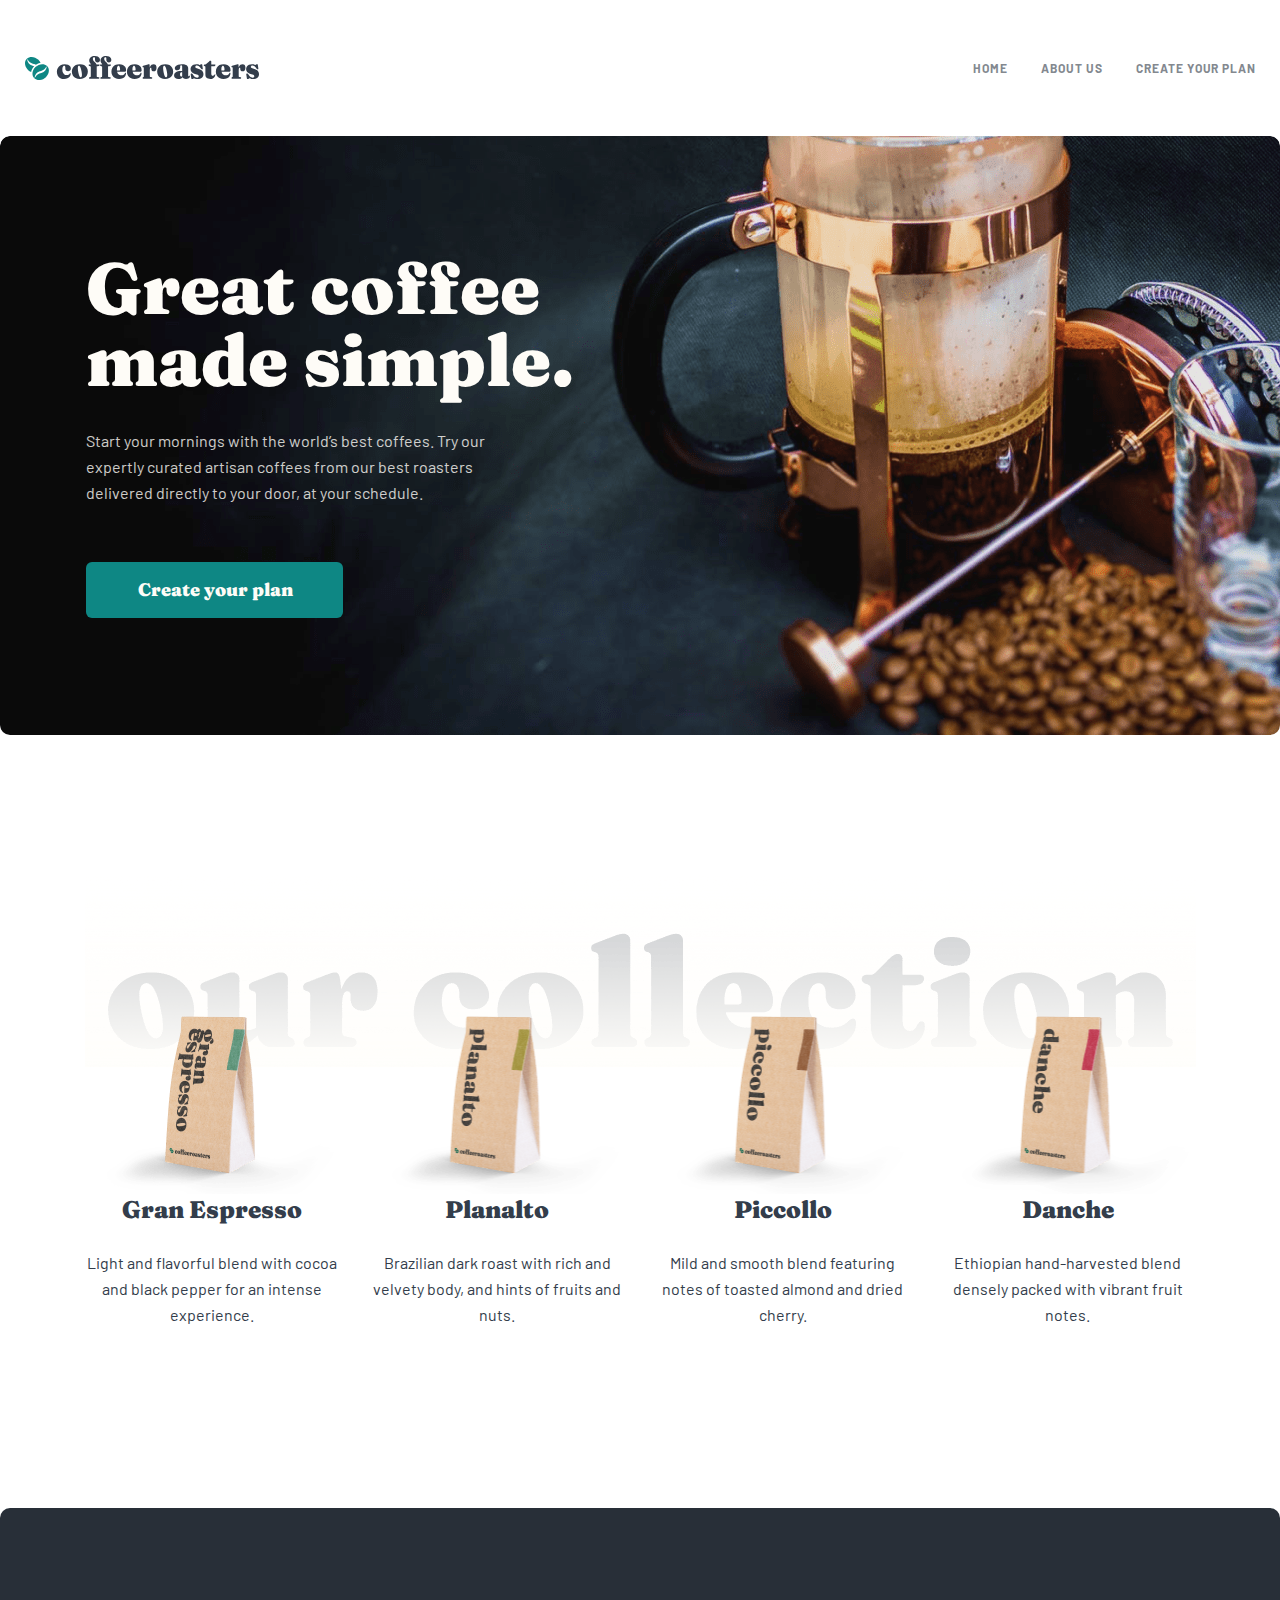
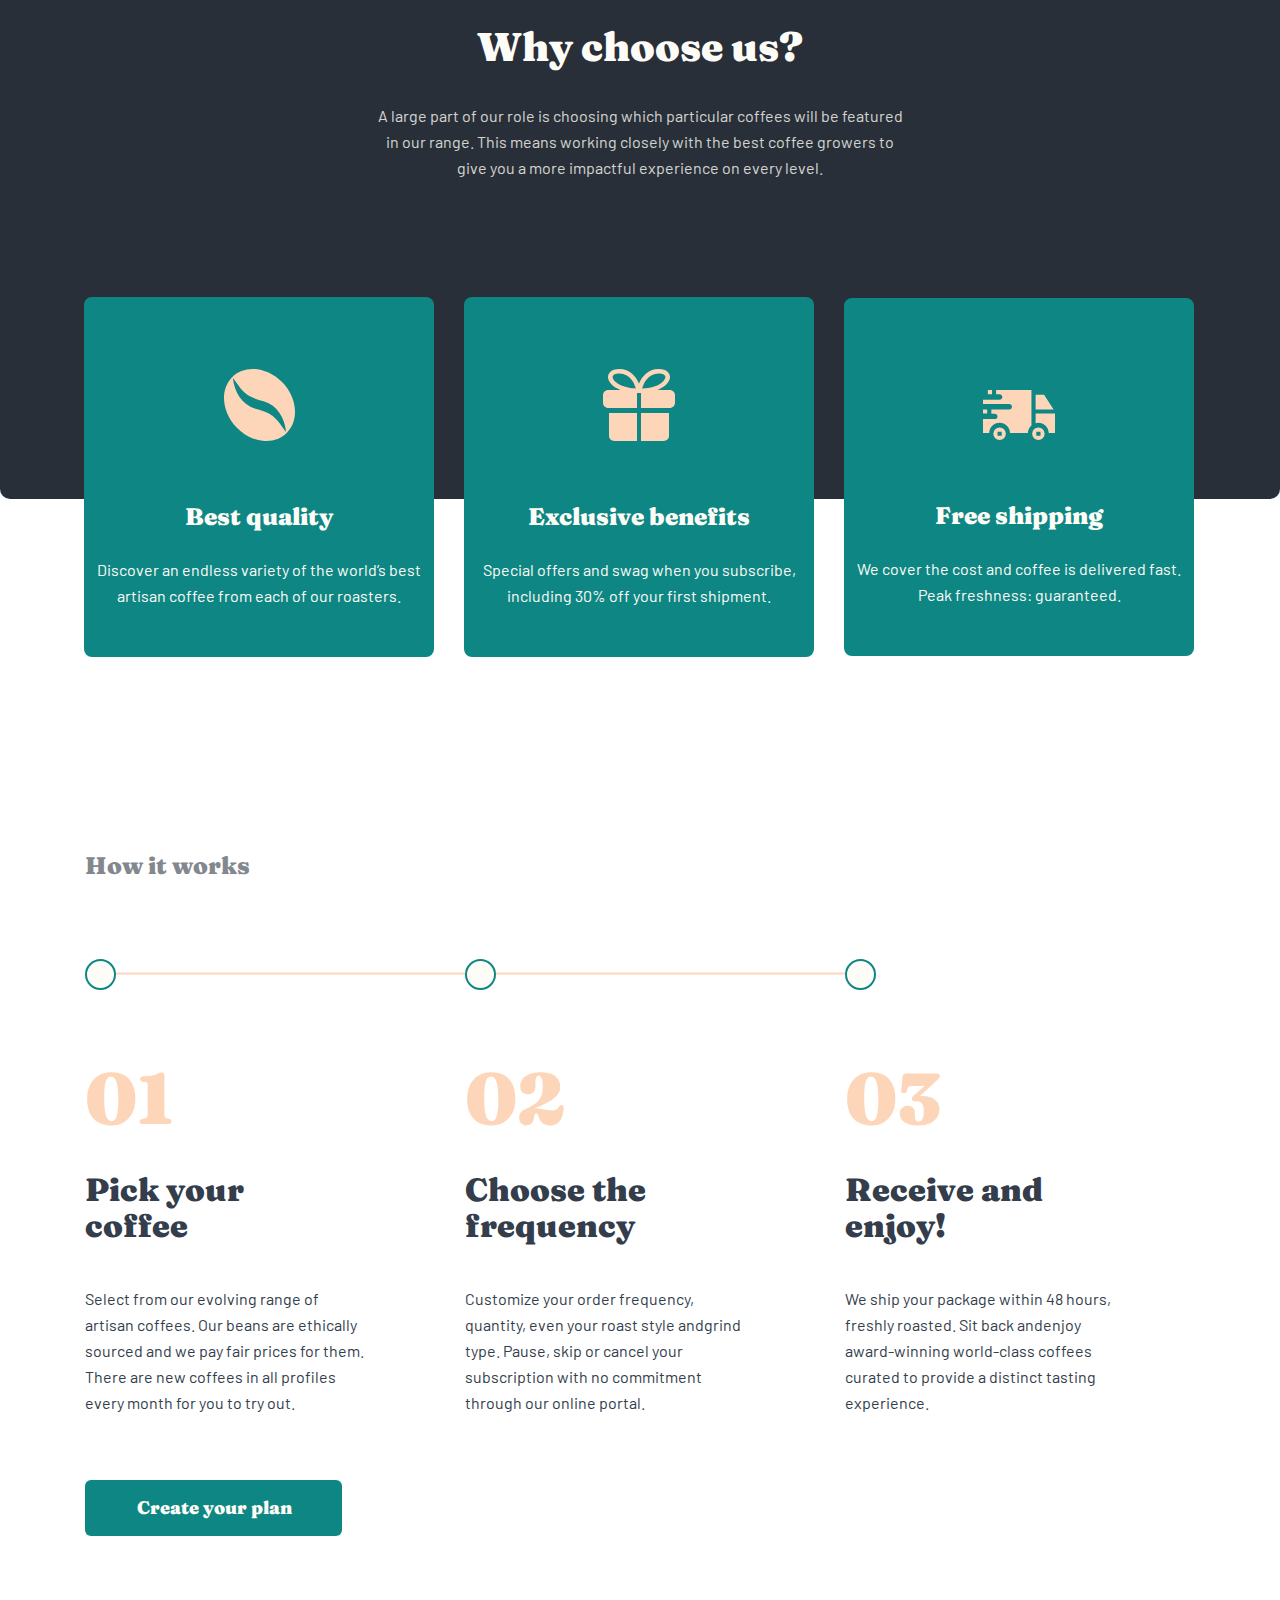
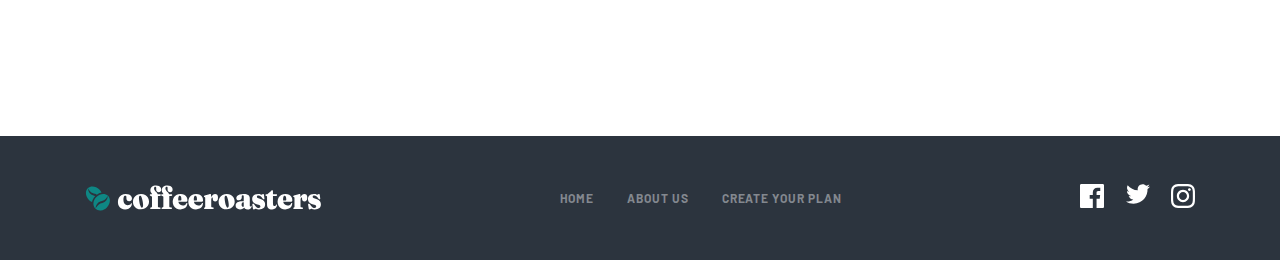
==== commit f6357eb8: "comments finished" ====
--- a/index.html
+++ b/index.html
@@ -8,7 +8,6 @@
     <meta name="author" content="Zafarov Polat">
     <meta http-equiv="X-UA-Compatible" content="IE=edge">
     <meta name="viewport" content="width=device-width, initial-scale=1.0">
-    <link rel="stylesheet" href="./css/normalize.css">
     <link rel="stylesheet" href="./css/main.css">
     <!-- <link rel="stylesheet" href="./css/main.min.css"> -->
     <link rel="icon" href="./images/coffe-roaster.svg">
@@ -21,10 +20,15 @@
     <header class="header">
         <div class="container header__container">
             <a href="#">
-                <img class="header__logo" src="./images/logo.svg" alt="header-logo" width="236">
+                <img class="header__logo" src="./images/logo.svg" alt="header-logo" width="236" height="26">
             </a>
-            <nav class="header__menu">
-                <span class="line"></span>
+
+            <button class="header__menu">
+                <img src="./images/open-menu.svg" alt="" class="header__open" width="16" height="15">
+                <img src="./images/close-menu.svg" alt="" class="header__close" width="16" height="15">
+            </button>
+
+            <nav class="header__nav">
                 <ul class="header__list">
                     <li class="header__item">
                         <a href="#" class="header__link">home</a>
@@ -60,8 +64,9 @@
                 <ul class="collection__list">
                     <li class="collection__item">
                         <div class="collection__item-wrapper">
-                            <img src="./images/Gran_Espresso.png" alt="Gran Espresso" class="collection__img"
-                                width="255">
+                            <img src="./images/Gran_Espresso.png"
+                                srcset="./images/Gran_Espresso.png 1x, ./images/Gran-Espresso@2x.png  2x"
+                                alt="Gran Espresso" class="collection__img" width="255" height="193">
                         </div>
                         <div class="collection__item-text">
                             <h3 class="collection__name">Gran Espresso</h3>
@@ -73,7 +78,9 @@
 
                     <li class="collection__item">
                         <div class="collection__item-wrapper">
-                            <img src="./images/Planalto.png" alt="Planalto" class="collection__img" width="255">
+                            <img src="./images/Planalto.png"
+                                srcset="./images/Planalto.png 1x, ./images/Planalto@2x.png  2x" alt="Planalto"
+                                class="collection__img" width="255" height="193">
                         </div>
                         <div class="collection__item-text">
                             <h3 class="collection__name">Planalto</h3>
@@ -85,7 +92,9 @@
 
                     <li class="collection__item">
                         <div class="collection__item-wrapper">
-                            <img src="./images/Piccollo.png" alt="Piccollo" class="collection__img" width="255">
+                            <img src="./images/Piccollo.png"
+                                srcset="./images/Piccollo.png 1x, ./images/Picollo@2x.png  2x" alt="Piccollo"
+                                class="collection__img" width="255" height="193">
                         </div>
                         <div class="collection__item-text">
                             <h3 class="collection__name">Piccollo</h3>
@@ -96,7 +105,8 @@
 
                     <li class="collection__item">
                         <div class="collection__item-wrapper">
-                            <img src="./images/Danche.png" alt="Danche" class="collection__img" width="255">
+                            <img src="./images/Danche.png" srcset="./images/Danche.png 1x, ./images/Danche@2x.png  2x"
+                                alt="Danche" class="collection__img" width="255" height="193">
                         </div>
                         <div class="collection__item-text">
                             <h3 class="collection__name">Danche</h3>
@@ -189,7 +199,7 @@
         <div class="container footer__container">
             <div class="footer__left">
                 <a href="#">
-                    <img class="footer__logo" src="./images/logo2.svg" alt="header-logo" width="236">
+                    <img class="footer__logo" src="./images/logo2.svg" alt="header-logo" width="236" height="26">
                 </a>
             </div>
 
@@ -241,6 +251,8 @@
         </div>
     </footer>
 
+    <script src="./js/main.js"></script>
+
 </body>
 
 </html>--- a/css/main.css
+++ b/css/main.css
@@ -376,6 +376,14 @@
           box-sizing: border-box;
 }
 
+::-moz-selection {
+  background-color: #0E8784;
+}
+
+::selection {
+  background-color: #0E8784;
+}
+
 li {
   list-style-type: none;
 }
@@ -479,6 +487,10 @@
           align-items: center;
 }
 
+.header__menu {
+  display: none;
+}
+
 .header__link {
   font-family: 'Barlow';
   font-style: normal;
@@ -534,6 +546,12 @@
   line-height: 26px;
   color: #FEFCF7;
   opacity: 0.8;
+}
+
+@media (-webkit-min-device-pixel-ratio: 2), (min-resolution: 192dpi) {
+  .hero__container {
+    background: url("/images/hero-img@2x.png");
+  }
 }
 
 .collection {
@@ -612,6 +630,12 @@
   line-height: 26px;
   text-align: center;
   color: #333D4B;
+}
+
+@media (-webkit-min-device-pixel-ratio: 2), (min-resolution: 192dpi) {
+  .collection__container {
+    background: url("/images/collections@2x.png");
+  }
 }
 
 .choose {
@@ -868,6 +892,12 @@
   color: #FEFCF7;
 }
 
+@media (-webkit-min-device-pixel-ratio: 2), (min-resolution: 192dpi) {
+  __container {
+    background-image: url(/images/About_Us@2x.png);
+  }
+}
+
 .commit {
   margin-bottom: 248px;
 }
@@ -1065,6 +1095,12 @@
   color: #FEFCF7;
   mix-blend-mode: normal;
   opacity: 0.8;
+}
+
+@media (-webkit-min-device-pixel-ratio: 2), (min-resolution: 192dpi) {
+  __container {
+    background-image: url(/images/Create_plan@2x.png);
+  }
 }
 
 .work-plan__container {
@@ -1398,6 +1434,7 @@
   .collection__container {
     background-position: top;
     background-size: 689px;
+    background-repeat: no-repeat;
   }
   .collection__list {
     width: 573px;
@@ -1424,10 +1461,13 @@
     width: 689px;
   }
   .header {
-    margin-bottom: 54px;
+    margin-bottom: 58px;
   }
   .header__container {
     padding: 0;
+  }
+  .header__nav {
+    display: block;
   }
 }
 
@@ -1436,6 +1476,7 @@
     margin-bottom: 144px;
   }
   .hero__container {
+    background-image: url(/images/hero-img.png);
     background-position: center;
     border-radius: 10px;
     padding-left: 58px;
@@ -1496,6 +1537,225 @@
     width: 223px;
     font-size: 15px;
     line-height: 25px;
+  }
+}
+
+@media only screen and (max-width: 768px) {
+  .hero-about {
+    margin-bottom: 144px;
+  }
+  .hero-about__container {
+    background-image: url(/images/hero-about.jpg);
+    background-size: cover;
+    border-radius: 10px;
+    padding: 0px 85px 0px 85px;
+  }
+  .hero-about__wrapper {
+    padding: 118px 0px;
+  }
+  .hero-about__heading {
+    font-size: 32px;
+    line-height: 40px;
+  }
+  .hero-about__info {
+    width: 398px;
+    font-size: 15px;
+    line-height: 25px;
+  }
+}
+
+@media only screen and (max-width: 768px) {
+  .commit {
+    margin-bottom: 309px;
+  }
+  .commit__container {
+    padding: 0px;
+  }
+  .commit__img {
+    width: 281px;
+    height: 470px;
+    border-radius: 8px;
+  }
+  .commit__name {
+    margin-bottom: 30px;
+    font-size: 32px;
+    line-height: 48px;
+  }
+  .commit__info {
+    width: 339px;
+    font-size: 15px;
+    line-height: 25px;
+  }
+}
+
+@media only screen and (max-width: 768px) {
+  .quality {
+    margin-bottom: 128px;
+  }
+  .quality__container {
+    padding: 224px 58px 83px 70px;
+  }
+  .quality__left {
+    text-align: center;
+  }
+  .quality__right {
+    position: absolute;
+  }
+  .quality__name {
+    margin-bottom: 24px;
+    font-size: 32px;
+    line-height: 48px;
+  }
+  .quality__info {
+    font-weight: 400;
+    font-size: 15px;
+  }
+  .quality__img {
+    width: 573px;
+    height: 320px;
+    background-size: 100px;
+    position: absolute;
+    -webkit-transform: translate(-10px, -375px);
+            transform: translate(-10px, -375px);
+    border-radius: 8px;
+  }
+}
+
+@media only screen and (max-width: 768px) {
+  .our-quarters {
+    margin-bottom: 144px;
+  }
+  .our-quarters__container {
+    padding: 0;
+  }
+  .our-quarters__list {
+    display: -webkit-box;
+    display: -ms-flexbox;
+    display: flex;
+    -ms-flex-wrap: wrap;
+        flex-wrap: wrap;
+  }
+  .our-quarters__item {
+    width: 223px;
+    margin-bottom: 20px;
+  }
+  .our-quarters__item + .our-quarters__item {
+    margin-left: 9px;
+  }
+  .our-quarters__item:nth-child(3n+1) {
+    margin-left: -2px;
+  }
+  .our-quarters__country {
+    margin-bottom: 21px;
+    font-size: 24px;
+    line-height: 36px;
+  }
+}
+
+@media only screen and (max-width: 768px) {
+  .hero-plan {
+    margin-bottom: 130px;
+  }
+  .hero-plan__container {
+    padding: 0px 58px;
+    background-position: -150px 0px;
+  }
+  .hero-plan__wrapper {
+    padding: 127px 0px;
+  }
+  .hero-plan__heading {
+    margin-bottom: 24px;
+    font-size: 48px;
+    line-height: 48px;
+  }
+  .hero-plan__info {
+    width: 398px;
+    font-size: 15px;
+    line-height: 25px;
+  }
+}
+
+@media only screen and (max-width: 768px) {
+  .work-plan__container {
+    width: 768px;
+    padding: 97px 39px;
+  }
+  .work-plan .work__item + .work__item {
+    margin-left: 9px;
+  }
+  .work-plan .work__item:nth-child(3n+4) {
+    margin-left: 100px;
+  }
+  .work-plan .work__item {
+    width: 223px;
+  }
+  .work-plan .work__item-number {
+    margin-bottom: 42px;
+  }
+  .work-plan .work__item-number::before {
+    content: url(../images/Oval2.svg);
+    position: absolute;
+    margin-top: -134px;
+  }
+  .work-plan .work__item-name {
+    width: 223px;
+    margin-bottom: 38px;
+    font-size: 28px;
+    line-height: 32px;
+  }
+  .work-plan .work__item-info {
+    width: 223px;
+    font-size: 15px;
+    line-height: 25px;
+  }
+}
+
+@media only screen and (max-width: 768px) {
+  .types {
+    margin-bottom: 144px;
+  }
+  .types__container {
+    padding: 0;
+  }
+  .types__titles {
+    display: none;
+  }
+  .types__cards-list {
+    margin-bottom: 142px;
+  }
+  .types__cards-name {
+    margin-bottom: 40px;
+    font-size: 32px;
+    line-height: 48px;
+  }
+  .types__cards-wrapper {
+    width: 223px;
+  }
+  .types__cards-wrapper + .types__cards-wrapper {
+    margin-left: 10px;
+  }
+  .types input[type=radio] {
+    width: 223px;
+  }
+  .types label > div {
+    padding: 32px 26px 84px 25px;
+  }
+  .types input[type=radio]:checked ~ div {
+    background-color: #0E8784;
+  }
+  .types__order {
+    border-radius: 10px;
+    width: 689px;
+    padding-left: 44px;
+    padding-right: 44px;
+  }
+  .types__order-name {
+    padding-top: 27px;
+  }
+  .types .types__order-btn {
+    -ms-flex-item-align: center;
+        -ms-grid-row-align: center;
+        align-self: center;
   }
 }
 
@@ -1619,6 +1879,7 @@
     background-size: 286px;
   }
   .collection__list {
+    width: 282px;
     padding-top: 75px;
     -webkit-box-orient: vertical;
     -webkit-box-direction: normal;
@@ -1649,48 +1910,34 @@
     width: 327px;
   }
   .header {
+    position: relative;
     padding: 10px 24px;
-    border: 2px solid red;
     margin-bottom: 41px;
+  }
+  .header__container {
+    padding: 0;
+  }
+  .header__menu {
+    display: block;
+    border: none;
+  }
+  .header__close {
+    display: none;
+  }
+  .header__nav {
+    width: 16px;
+    padding: 8px 0px;
+    display: block;
+  }
+  .header__item:last-child {
+    margin-bottom: 0;
   }
   .header__logo {
     width: 163px;
     height: 18px;
   }
-  .header__container {
-    padding: 0;
-  }
-  .header__menu {
-    width: 16px;
-    padding: 8px 0px;
-  }
-  .header__menu::before {
-    content: " ";
-    background: #333D4B;
-    border-radius: 1.5px;
-    position: absolute;
-    width: 16px;
-    height: 3px;
-    top: 14px;
-  }
-  .header .line {
-    background: #333D4B;
-    border-radius: 1.5px;
-    position: absolute;
-    width: 16px;
-    height: 3px;
-  }
-  .header__list {
+  .header__nav {
     display: none;
-  }
-  .header__menu:after {
-    content: " ";
-    background: #333D4B;
-    border-radius: 1.5px;
-    position: absolute;
-    width: 16px;
-    height: 3px;
-    bottom: 11px;
   }
 }
 
@@ -1776,6 +2023,256 @@
     margin-bottom: 24px;
     font-size: 15px;
     line-height: 25px;
+  }
+}
+
+@media only screen and (max-width: 375px) {
+  .hero-about {
+    margin-bottom: 120px;
+  }
+  .hero-about__container {
+    background-size: cover;
+    background-position: -320px 0px;
+    padding: 0px 24px 0px 24px;
+  }
+  .hero-about__wrapper {
+    padding: 111px 0px 87px 0px;
+  }
+  .hero-about__heading {
+    text-align: center;
+    font-size: 28px;
+    line-height: 28px;
+  }
+  .hero-about__info {
+    text-align: center;
+    width: 279px;
+  }
+}
+
+@media only screen and (max-width: 375px) {
+  .commit {
+    margin-bottom: 198px;
+  }
+  .commit__container {
+    -webkit-box-orient: vertical;
+    -webkit-box-direction: normal;
+        -ms-flex-direction: column;
+            flex-direction: column;
+  }
+  .commit__img {
+    width: 327px;
+    height: 400px;
+  }
+  .commit__left {
+    margin-bottom: 48px;
+  }
+  .commit__name {
+    text-align: center;
+  }
+  .commit__info {
+    width: 327px;
+    text-align: center;
+  }
+}
+
+@media only screen and (max-width: 375px) {
+  .quality {
+    margin-bottom: 120px;
+  }
+  .quality__container {
+    padding: 142px 24px 61px 24px;
+  }
+  .quality__left {
+    width: 279px;
+    text-align: center;
+  }
+  .quality__name {
+    font-size: 28px;
+    line-height: 28px;
+  }
+  .quality__info {
+    width: 279px;
+    line-height: 25px;
+  }
+  .quality__img {
+    width: 279px;
+    height: 156px;
+    -webkit-transform: translate(0px, -219px);
+            transform: translate(0px, -219px);
+  }
+}
+
+@media only screen and (max-width: 375px) {
+  .our-quarters {
+    margin-bottom: 120px;
+  }
+  .our-quarters__container {
+    display: -webkit-box;
+    display: -ms-flexbox;
+    display: flex;
+    -webkit-box-orient: vertical;
+    -webkit-box-direction: normal;
+        -ms-flex-direction: column;
+            flex-direction: column;
+    -webkit-box-align: center;
+        -ms-flex-align: center;
+            align-items: center;
+  }
+  .our-quarters__item {
+    width: 327px;
+    display: -webkit-box;
+    display: -ms-flexbox;
+    display: flex;
+    -webkit-box-orient: vertical;
+    -webkit-box-direction: normal;
+        -ms-flex-direction: column;
+            flex-direction: column;
+    -webkit-box-pack: center;
+        -ms-flex-pack: center;
+            justify-content: center;
+    -webkit-box-align: center;
+        -ms-flex-align: center;
+            align-items: center;
+    margin-bottom: 80px;
+  }
+  .our-quarters__item + .our-quarters__item {
+    margin-left: 0px;
+  }
+  .our-quarters__item:nth-child(3n+1) {
+    margin-left: 0px;
+  }
+  .our-quarters__country {
+    margin-bottom: 22px;
+    font-size: 28px;
+    line-height: 36px;
+  }
+}
+
+@media only screen and (max-width: 375px) {
+  .hero-plan {
+    margin-bottom: 120px;
+  }
+  .hero-plan__container {
+    background-image: url(/images/hero-plan-mobile.jpg);
+    background-position: 0px 0px;
+    background-size: cover;
+    padding: 0px 24px;
+  }
+  .hero-plan__wrapper {
+    padding: 101px 0px 136px 0px;
+  }
+  .hero-plan__heading {
+    text-align: center;
+    width: 279px;
+    margin-bottom: 22px;
+    font-size: 40px;
+    line-height: 40px;
+  }
+  .hero-plan__info {
+    text-align: center;
+    width: 279px;
+  }
+}
+
+@media only screen and (max-width: 375px) {
+  .work-plan__container {
+    width: 375px;
+    padding: 80px 27px;
+  }
+  .work-plan .work__item + .work__item {
+    margin-left: 0px;
+  }
+  .work-plan .work__item:nth-child(3n+4) {
+    margin-left: 0px;
+  }
+  .work-plan .work__item {
+    width: 327px;
+    display: -webkit-box;
+    display: -ms-flexbox;
+    display: flex;
+    -webkit-box-orient: vertical;
+    -webkit-box-direction: normal;
+        -ms-flex-direction: column;
+            flex-direction: column;
+    -webkit-box-align: center;
+        -ms-flex-align: center;
+            align-items: center;
+  }
+  .work-plan .work__item-number {
+    margin-bottom: 24px;
+  }
+  .work-plan .work__item-name {
+    width: 327px;
+    margin-bottom: 24px;
+  }
+  .work-plan .work__item-info {
+    width: 327px;
+  }
+}
+
+@media only screen and (max-width: 375px) {
+  .types {
+    margin-bottom: 120px;
+  }
+  .types__cards-list {
+    width: 335px;
+    margin-bottom: 114px;
+  }
+  .types__cards-item {
+    margin-bottom: 110px;
+  }
+  .types__cards-item:last-child {
+    margin-bottom: 0px;
+  }
+  .types__cards-name {
+    width: 240px;
+    margin-bottom: 32px;
+    font-size: 24px;
+    line-height: 28px;
+  }
+  .types__cards-wrapper {
+    width: 328px;
+    margin-bottom: 16px;
+  }
+  .types__cards-block {
+    padding-bottom: 455px;
+  }
+  .types__cards-wrapper + .types__cards-wrapper {
+    margin-left: 0px;
+  }
+  .types input[type=radio] {
+    width: 328px;
+  }
+  .types label > div {
+    padding: 24px 25px;
+  }
+  .types__cards-text {
+    margin-bottom: 8px;
+    font-size: 24px;
+    line-height: 32px;
+  }
+  .types__cards-subtext {
+    width: 278px;
+    font-size: 16px;
+    line-height: 26px;
+  }
+  .types__order {
+    width: 328px;
+    margin-bottom: 56px;
+    padding-left: 24px;
+    padding-right: 24px;
+  }
+  .types__order-name {
+    padding-top: 32px;
+  }
+  .types__order-text {
+    width: 279px;
+    padding-bottom: 32px;
+  }
+  .types .types__order-btn {
+    -ms-flex-item-align: center;
+        -ms-grid-row-align: center;
+        align-self: center;
   }
 }
 
@@ -1791,7 +2288,6 @@
     -webkit-box-pack: center;
         -ms-flex-pack: center;
             justify-content: center;
-    border: 2px solid red;
     -webkit-box-orient: vertical;
     -webkit-box-direction: normal;
         -ms-flex-direction: column;
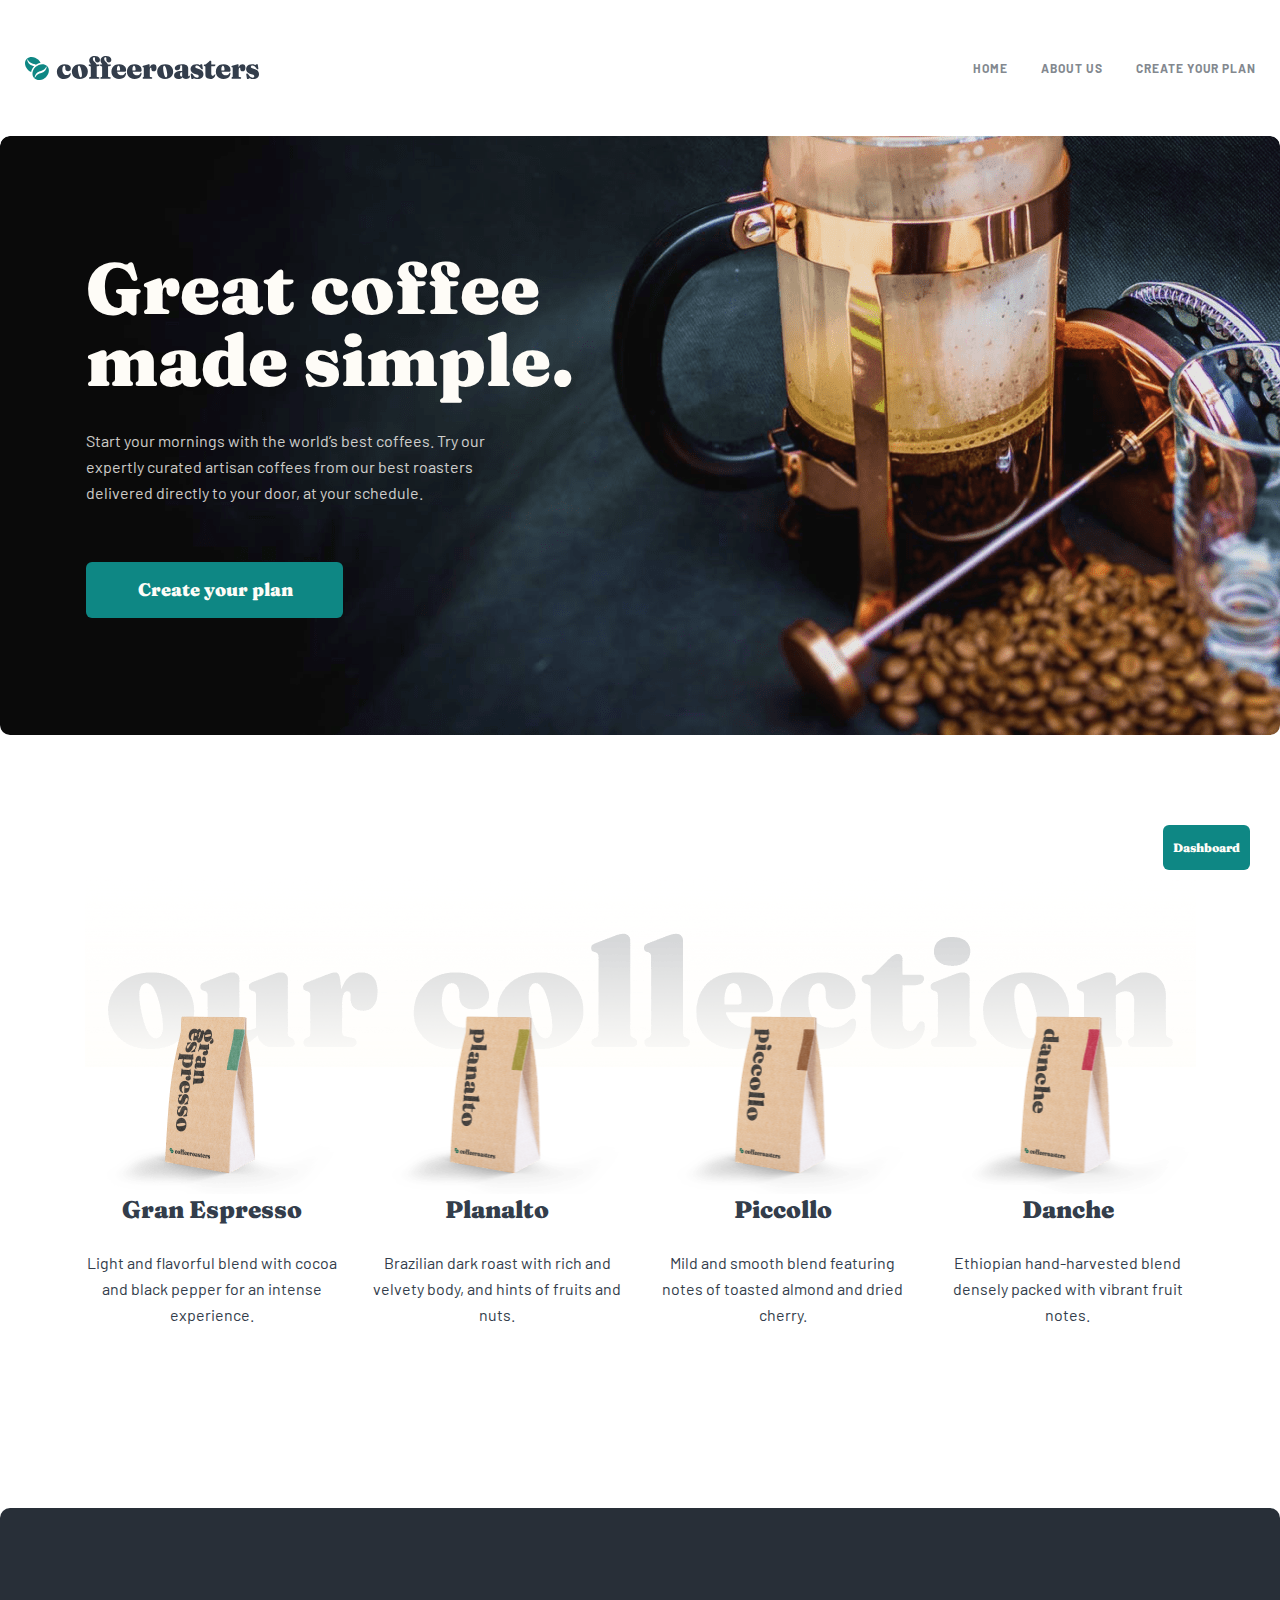
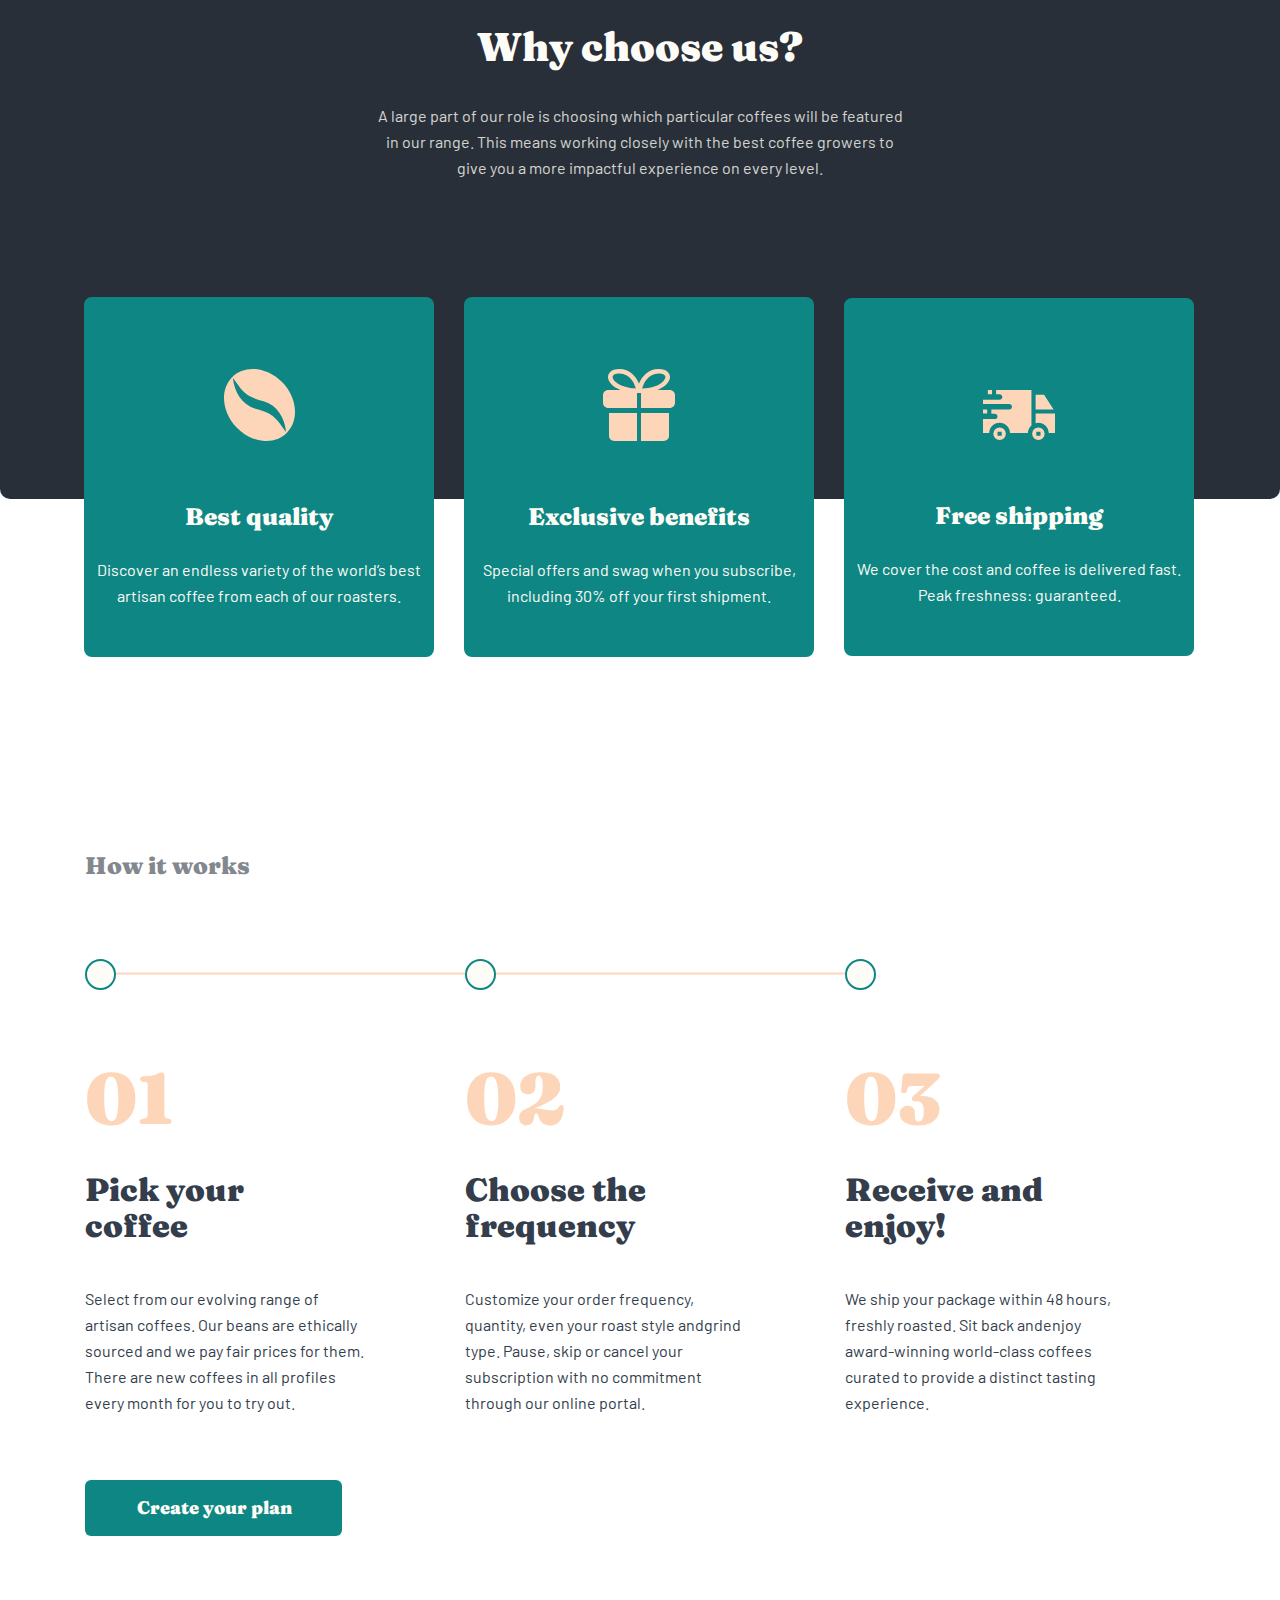
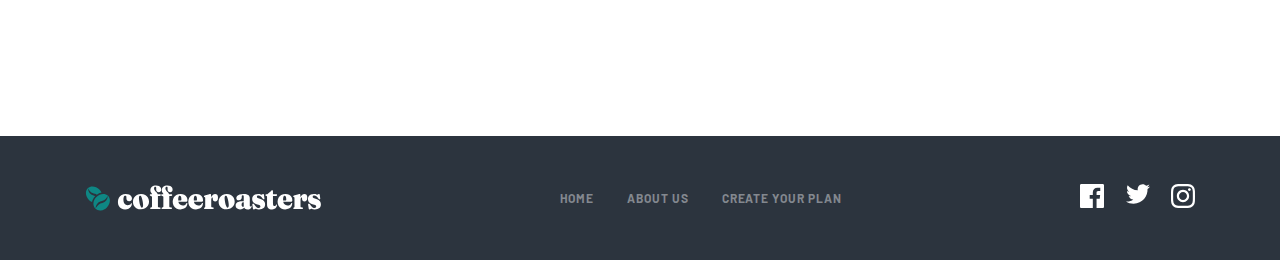
==== commit be39fea1: "Fixed some responsive bugs and added test dshboard" ====
--- a/index.html
+++ b/index.html
@@ -17,6 +17,10 @@
 <body>
     <h1 class="visually-hidden">coffee-roasters</h1>
 
+    <div class="admin">
+        <button>Dashboard</button>
+    </div>
+
     <header class="header">
         <div class="container header__container">
             <a href="#">
--- a/css/main.css
+++ b/css/main.css
@@ -1,2425 +1 @@
-/*! normalize.css v8.0.1 | MIT License | github.com/necolas/normalize.css */
-/* Document
-   ========================================================================== */
-/**
- * 1. Correct the line height in all browsers.
- * 2. Prevent adjustments of font size after orientation changes in iOS.
- */
-html {
-  line-height: 1.15;
-  /* 1 */
-  -webkit-text-size-adjust: 100%;
-  /* 2 */
-}
-
-/* Sections
-       ========================================================================== */
-/**
-     * Remove the margin in all browsers.
-     */
-body {
-  margin: 0;
-}
-
-/**
-     * Render the `main` element consistently in IE.
-     */
-main {
-  display: block;
-}
-
-/**
-     * Correct the font size and margin on `h1` elements within `section` and
-     * `article` contexts in Chrome, Firefox, and Safari.
-     */
-h1 {
-  font-size: 2em;
-  margin: 0.67em 0;
-}
-
-/* Grouping content
-       ========================================================================== */
-/**
-     * 1. Add the correct box sizing in Firefox.
-     * 2. Show the overflow in Edge and IE.
-     */
-hr {
-  -webkit-box-sizing: content-box;
-          box-sizing: content-box;
-  /* 1 */
-  height: 0;
-  /* 1 */
-  overflow: visible;
-  /* 2 */
-}
-
-/**
-     * 1. Correct the inheritance and scaling of font size in all browsers.
-     * 2. Correct the odd `em` font sizing in all browsers.
-     */
-pre {
-  font-family: monospace, monospace;
-  /* 1 */
-  font-size: 1em;
-  /* 2 */
-}
-
-/* Text-level semantics
-       ========================================================================== */
-/**
-     * Remove the gray background on active links in IE 10.
-     */
-a {
-  background-color: transparent;
-}
-
-/**
-     * 1. Remove the bottom border in Chrome 57-
-     * 2. Add the correct text decoration in Chrome, Edge, IE, Opera, and Safari.
-     */
-abbr[title] {
-  border-bottom: none;
-  /* 1 */
-  text-decoration: underline;
-  /* 2 */
-  -webkit-text-decoration: underline dotted;
-          text-decoration: underline dotted;
-  /* 2 */
-}
-
-/**
-     * Add the correct font weight in Chrome, Edge, and Safari.
-     */
-b,
-strong {
-  font-weight: bolder;
-}
-
-/**
-     * 1. Correct the inheritance and scaling of font size in all browsers.
-     * 2. Correct the odd `em` font sizing in all browsers.
-     */
-code,
-kbd,
-samp {
-  font-family: monospace, monospace;
-  /* 1 */
-  font-size: 1em;
-  /* 2 */
-}
-
-/**
-     * Add the correct font size in all browsers.
-     */
-small {
-  font-size: 80%;
-}
-
-/**
-     * Prevent `sub` and `sup` elements from affecting the line height in
-     * all browsers.
-     */
-sub,
-sup {
-  font-size: 75%;
-  line-height: 0;
-  position: relative;
-  vertical-align: baseline;
-}
-
-sub {
-  bottom: -0.25em;
-}
-
-sup {
-  top: -0.5em;
-}
-
-/* Embedded content
-       ========================================================================== */
-/**
-     * Remove the border on images inside links in IE 10.
-     */
-img {
-  border-style: none;
-}
-
-/* Forms
-       ========================================================================== */
-/**
-     * 1. Change the font styles in all browsers.
-     * 2. Remove the margin in Firefox and Safari.
-     */
-button,
-input,
-optgroup,
-select,
-textarea {
-  font-family: inherit;
-  /* 1 */
-  font-size: 100%;
-  /* 1 */
-  line-height: 1.15;
-  /* 1 */
-  margin: 0;
-  /* 2 */
-}
-
-/**
-     * Show the overflow in IE.
-     * 1. Show the overflow in Edge.
-     */
-button,
-input {
-  /* 1 */
-  overflow: visible;
-}
-
-/**
-     * Remove the inheritance of text transform in Edge, Firefox, and IE.
-     * 1. Remove the inheritance of text transform in Firefox.
-     */
-button,
-select {
-  /* 1 */
-  text-transform: none;
-}
-
-/**
-     * Correct the inability to style clickable types in iOS and Safari.
-     */
-button,
-[type="button"],
-[type="reset"],
-[type="submit"] {
-  -webkit-appearance: button;
-}
-
-/**
-     * Remove the inner border and padding in Firefox.
-     */
-button::-moz-focus-inner,
-[type="button"]::-moz-focus-inner,
-[type="reset"]::-moz-focus-inner,
-[type="submit"]::-moz-focus-inner {
-  border-style: none;
-  padding: 0;
-}
-
-/**
-     * Restore the focus styles unset by the previous rule.
-     */
-button:-moz-focusring,
-[type="button"]:-moz-focusring,
-[type="reset"]:-moz-focusring,
-[type="submit"]:-moz-focusring {
-  outline: 1px dotted ButtonText;
-}
-
-/**
-     * Correct the padding in Firefox.
-     */
-fieldset {
-  padding: 0.35em 0.75em 0.625em;
-}
-
-/**
-     * 1. Correct the text wrapping in Edge and IE.
-     * 2. Correct the color inheritance from `fieldset` elements in IE.
-     * 3. Remove the padding so developers are not caught out when they zero out
-     *    `fieldset` elements in all browsers.
-     */
-legend {
-  -webkit-box-sizing: border-box;
-          box-sizing: border-box;
-  /* 1 */
-  color: inherit;
-  /* 2 */
-  display: table;
-  /* 1 */
-  max-width: 100%;
-  /* 1 */
-  padding: 0;
-  /* 3 */
-  white-space: normal;
-  /* 1 */
-}
-
-/**
-     * Add the correct vertical alignment in Chrome, Firefox, and Opera.
-     */
-progress {
-  vertical-align: baseline;
-}
-
-/**
-     * Remove the default vertical scrollbar in IE 10+.
-     */
-textarea {
-  overflow: auto;
-}
-
-/**
-     * 1. Add the correct box sizing in IE 10.
-     * 2. Remove the padding in IE 10.
-     */
-[type="checkbox"],
-[type="radio"] {
-  -webkit-box-sizing: border-box;
-          box-sizing: border-box;
-  /* 1 */
-  padding: 0;
-  /* 2 */
-}
-
-/**
-     * Correct the cursor style of increment and decrement buttons in Chrome.
-     */
-[type="number"]::-webkit-inner-spin-button,
-[type="number"]::-webkit-outer-spin-button {
-  height: auto;
-}
-
-/**
-     * 1. Correct the odd appearance in Chrome and Safari.
-     * 2. Correct the outline style in Safari.
-     */
-[type="search"] {
-  -webkit-appearance: textfield;
-  /* 1 */
-  outline-offset: -2px;
-  /* 2 */
-}
-
-/**
-     * Remove the inner padding in Chrome and Safari on macOS.
-     */
-[type="search"]::-webkit-search-decoration {
-  -webkit-appearance: none;
-}
-
-/**
-     * 1. Correct the inability to style clickable types in iOS and Safari.
-     * 2. Change font properties to `inherit` in Safari.
-     */
-::-webkit-file-upload-button {
-  -webkit-appearance: button;
-  /* 1 */
-  font: inherit;
-  /* 2 */
-}
-
-/* Interactive
-       ========================================================================== */
-/*
-     * Add the correct display in Edge, IE 10+, and Firefox.
-     */
-details {
-  display: block;
-}
-
-/*
-     * Add the correct display in all browsers.
-     */
-summary {
-  display: list-item;
-}
-
-/* Misc
-       ========================================================================== */
-/**
-     * Add the correct display in IE 10+.
-     */
-template {
-  display: none;
-}
-
-/**
-     * Add the correct display in IE 10.
-     */
-[hidden] {
-  display: none;
-}
-
-@font-face {
-  font-family: 'Fraunces';
-  font-style: normal;
-  font-weight: 400;
-  src: url("../fonts/fraunces-v10-latin-regular.woff2") format("woff2"), url("../fonts/fraunces-v10-latin-regular.woff") format("woff");
-}
-
-@font-face {
-  font-family: 'Fraunces';
-  font-style: normal;
-  font-weight: 900;
-  src: url("../fonts/fraunces-v10-latin-900.woff2") format("woff2"), url("../fonts/fraunces-v10-latin-900.woff") format("woff");
-}
-
-@font-face {
-  font-family: 'Barlow';
-  font-style: normal;
-  font-weight: 400;
-  src: url("../fonts/barlow-v11-latin-regular.woff2") format("woff2"), url("../fonts/barlow-v11-latin-regular.woff") format("woff");
-}
-
-@font-face {
-  font-family: 'Barlow';
-  font-style: normal;
-  font-weight: 700;
-  src: url("../fonts/barlow-v11-latin-700.woff2") format("woff2"), url("../fonts/barlow-v11-latin-700.woff") format("woff");
-}
-
-* {
-  margin: 0;
-  padding: 0;
-  -webkit-box-sizing: border-box;
-          box-sizing: border-box;
-}
-
-::-moz-selection {
-  background-color: #0E8784;
-}
-
-::selection {
-  background-color: #0E8784;
-}
-
-li {
-  list-style-type: none;
-}
-
-a {
-  text-decoration: none;
-}
-
-img {
-  vertical-align: middle;
-}
-
-section {
-  width: 100%;
-}
-
-.visually-hidden {
-  position: absolute;
-  width: 1px;
-  height: 1px;
-  margin: -1px;
-  padding: 0;
-  border: 0;
-  overflow: hidden;
-  clip: rect(0 0 0 0);
-}
-
-.coffee-button {
-  white-space: nowrap;
-  overflow: hidden;
-  text-overflow: ellipsis;
-  width: 257px;
-  padding: 15px 34px 16px 35px;
-  cursor: pointer;
-  color: #FEFCF7;
-  background: #0E8784;
-  border: none;
-  text-align: center;
-  border-radius: 6px;
-  font-family: 'Fraunces';
-  font-style: normal;
-  font-weight: 900;
-  font-size: 18px;
-  line-height: 25px;
-  -webkit-transition: all 0.3s;
-  transition: all 0.3s;
-}
-
-.coffee-button:hover {
-  background: #66D2CF;
-}
-
-.coffee-button:active {
-  -webkit-transform: scale(0.95, 0.95);
-          transform: scale(0.95, 0.95);
-  background: #E2DEDB;
-}
-
-.container {
-  max-width: 1280px;
-  width: 100%;
-  margin-right: auto;
-  margin-left: auto;
-  padding-left: 24px;
-  padding-right: 24px;
-}
-
-.header {
-  margin-top: 45px;
-  padding: 10px 0px 10px 0px;
-  margin-bottom: 45px;
-  background-color: white;
-  position: -webkit-sticky;
-  position: sticky;
-  top: -1px;
-  z-index: 1;
-}
-
-.header__container {
-  display: -webkit-box;
-  display: -ms-flexbox;
-  display: flex;
-  -webkit-box-pack: justify;
-      -ms-flex-pack: justify;
-          justify-content: space-between;
-  -webkit-box-align: center;
-      -ms-flex-align: center;
-          align-items: center;
-}
-
-.header__list {
-  width: 283px;
-  display: -webkit-box;
-  display: -ms-flexbox;
-  display: flex;
-  -webkit-box-pack: justify;
-      -ms-flex-pack: justify;
-          justify-content: space-between;
-  -webkit-box-align: center;
-      -ms-flex-align: center;
-          align-items: center;
-}
-
-.header__menu {
-  display: none;
-}
-
-.header__link {
-  font-family: 'Barlow';
-  font-style: normal;
-  font-weight: 700;
-  font-size: 12px;
-  line-height: 15px;
-  letter-spacing: 0.923077px;
-  text-transform: uppercase;
-  color: #83888F;
-}
-
-.header__link:hover {
-  color: #0E8784;
-}
-
-.header__link:active {
-  color: #333D4B;
-}
-
-.hero {
-  margin-bottom: 136px;
-}
-
-.hero__container {
-  background-image: url(/images/hero-img.png);
-  border-radius: 10px;
-  padding: 0px 86px 0px 86px;
-}
-
-.hero__wrapper {
-  width: 493px;
-  padding: 116px 0px 117px 0px;
-}
-
-.hero__heading {
-  width: 493px;
-  margin-bottom: 32px;
-  font-family: 'Fraunces';
-  font-style: normal;
-  font-weight: 900;
-  font-size: 72px;
-  line-height: 72px;
-  color: #FEFCF7;
-}
-
-.hero__info {
-  width: 444px;
-  margin-bottom: 56px;
-  font-family: 'Barlow';
-  font-style: normal;
-  font-weight: 400;
-  font-size: 16px;
-  line-height: 26px;
-  color: #FEFCF7;
-  opacity: 0.8;
-}
-
-@media (-webkit-min-device-pixel-ratio: 2), (min-resolution: 192dpi) {
-  .hero__container {
-    background: url("/images/hero-img@2x.png");
-  }
-}
-
-.collection {
-  margin-bottom: 180px;
-}
-
-.collection__container {
-  background-image: url(/images/collections.png);
-  background-position: top;
-  background-repeat: no-repeat;
-  display: -webkit-box;
-  display: -ms-flexbox;
-  display: flex;
-  -webkit-box-orient: vertical;
-  -webkit-box-direction: normal;
-      -ms-flex-direction: column;
-          flex-direction: column;
-  -webkit-box-align: center;
-      -ms-flex-align: center;
-          align-items: center;
-}
-
-.collection__list {
-  padding-top: 130px;
-  width: 1111px;
-  display: -webkit-box;
-  display: -ms-flexbox;
-  display: flex;
-  -webkit-box-pack: justify;
-      -ms-flex-pack: justify;
-          justify-content: space-between;
-}
-
-.collection__item {
-  width: 255px;
-  display: -webkit-box;
-  display: -ms-flexbox;
-  display: flex;
-  -webkit-box-orient: vertical;
-  -webkit-box-direction: normal;
-      -ms-flex-direction: column;
-          flex-direction: column;
-  -webkit-box-align: center;
-      -ms-flex-align: center;
-          align-items: center;
-  -webkit-transition: all 0.3s;
-  transition: all 0.3s;
-}
-
-.collection__item:hover {
-  -webkit-transform: scale(1.05, 1.05);
-          transform: scale(1.05, 1.05);
-  cursor: pointer;
-}
-
-.collection__item:last-child {
-  margin-bottom: 0;
-}
-
-.collection__name {
-  margin-bottom: 24px;
-  font-family: 'Fraunces';
-  font-style: normal;
-  font-weight: 900;
-  font-size: 24px;
-  line-height: 32px;
-  text-align: center;
-  color: #333D4B;
-}
-
-.collection__info {
-  font-family: 'Barlow';
-  font-style: normal;
-  font-weight: 400;
-  font-size: 16px;
-  line-height: 26px;
-  text-align: center;
-  color: #333D4B;
-}
-
-@media (-webkit-min-device-pixel-ratio: 2), (min-resolution: 192dpi) {
-  .collection__container {
-    background: url("/images/collections@2x.png");
-  }
-}
-
-.choose {
-  margin-bottom: 351px;
-}
-
-.choose__container {
-  position: relative;
-  padding-top: 115px;
-  padding-bottom: 318px;
-  border-radius: 10px;
-  background-color: #282F38;
-}
-
-.choose__wrapper {
-  width: 540px;
-  margin: auto;
-  text-align: center;
-}
-
-.choose__heading {
-  margin-bottom: 32px;
-  font-family: 'Fraunces';
-  font-style: normal;
-  font-weight: 900;
-  font-size: 40px;
-  line-height: 48px;
-  color: #FEFCF7;
-}
-
-.choose__text {
-  font-family: 'Barlow';
-  font-style: normal;
-  font-weight: 400;
-  font-size: 16px;
-  line-height: 26px;
-  color: #FEFCF7;
-  mix-blend-mode: normal;
-  opacity: 0.8;
-}
-
-.choose__list {
-  width: 1230px;
-  margin-top: 116px;
-  position: absolute;
-  display: -webkit-box;
-  display: -ms-flexbox;
-  display: flex;
-  -webkit-box-pack: center;
-      -ms-flex-pack: center;
-          justify-content: center;
-  -webkit-box-align: center;
-      -ms-flex-align: center;
-          align-items: center;
-  -ms-flex-wrap: wrap;
-      flex-wrap: wrap;
-}
-
-.choose__item {
-  width: 350px;
-  padding: 72px 0px 48px 0px;
-  background: #0E8784;
-  border-radius: 8px;
-  display: -webkit-box;
-  display: -ms-flexbox;
-  display: flex;
-  -webkit-box-orient: vertical;
-  -webkit-box-direction: normal;
-      -ms-flex-direction: column;
-          flex-direction: column;
-  -webkit-box-align: center;
-      -ms-flex-align: center;
-          align-items: center;
-  -webkit-box-pack: center;
-      -ms-flex-pack: center;
-          justify-content: center;
-}
-
-.choose__item:nth-child(3) {
-  padding-top: 92px;
-}
-
-.choose__item + .choose__item {
-  margin-left: 30px;
-}
-
-.choose__item:nth-child(1) .choose__item-img::before {
-  content: url(../images/Shape.svg);
-}
-
-.choose__item:nth-child(2) .choose__item-img::before {
-  content: url(../images/Gift.svg);
-}
-
-.choose__item:nth-child(3) .choose__item-img::before {
-  content: url(../images/Deliver.svg);
-}
-
-.choose__item-img {
-  width: 255px;
-  margin: auto;
-  text-align: center;
-}
-
-.choose__item-text {
-  margin-top: 56px;
-  margin-bottom: 24px;
-  font-family: 'Fraunces';
-  font-style: normal;
-  font-weight: 900;
-  font-size: 24px;
-  line-height: 32px;
-  text-align: center;
-  color: #FEFCF7;
-}
-
-.choose__item-subtext {
-  font-family: 'Barlow';
-  font-style: normal;
-  font-weight: 400;
-  font-size: 16px;
-  line-height: 26px;
-  text-align: center;
-  color: #FEFCF7;
-}
-
-.work {
-  margin-bottom: 200px;
-}
-
-.work__container {
-  padding: 0px 85px 0px 85px;
-}
-
-.work__name {
-  margin: auto;
-  margin-bottom: 60px;
-  font-family: 'Fraunces';
-  font-style: normal;
-  font-weight: 900;
-  font-size: 24px;
-  line-height: 32px;
-  color: #83888F;
-}
-
-.work__list {
-  margin: auto;
-  display: -webkit-box;
-  display: -ms-flexbox;
-  display: flex;
-  margin-bottom: 24px;
-  -ms-flex-wrap: wrap;
-      flex-wrap: wrap;
-}
-
-.work__item::before {
-  content: url(../images/line.svg);
-  position: absolute;
-  margin-top: -101px;
-  margin-left: 15px;
-}
-
-.work__item:nth-child(3n+3)::before {
-  content: url(none);
-}
-
-.work__item:last-child::before {
-  content: none;
-}
-
-.work__item {
-  width: 285px;
-  -webkit-transition: all 0.4s;
-  transition: all 0.4s;
-  padding: 120px 0px 40px 0px;
-}
-
-.work__item-number::before {
-  content: url(../images/Oval.svg);
-  position: absolute;
-  margin-top: -134px;
-}
-
-.work__item + .work__item {
-  margin-left: 95px;
-}
-
-.work__item:nth-child(3n+1) {
-  margin-left: 0px;
-}
-
-.work__item-number {
-  margin-bottom: 38px;
-  font-family: 'Fraunces';
-  font-style: normal;
-  font-weight: 900;
-  font-size: 72px;
-  line-height: 72px;
-  color: #FDD6BA;
-}
-
-.work__item-name {
-  width: 255px;
-  margin-bottom: 42px;
-  font-family: 'Fraunces';
-  font-style: normal;
-  font-weight: 900;
-  font-size: 32px;
-  line-height: 36px;
-  color: #333D4B;
-}
-
-.work__item-info {
-  width: 285px;
-  font-family: 'Barlow';
-  font-style: normal;
-  font-weight: 400;
-  font-size: 16px;
-  line-height: 26px;
-  color: #333D4B;
-}
-
-.hero-about {
-  margin-bottom: 168px;
-}
-
-.hero-about__container {
-  background-image: url(/images/About_Us.png);
-  border-radius: 10px;
-  padding: 0px 85px 0px 85px;
-}
-
-.hero-about__wrapper {
-  padding: 137px 0px 137px 0px;
-}
-
-.hero-about__heading {
-  margin-bottom: 24px;
-  font-family: 'Fraunces';
-  font-style: normal;
-  font-weight: 900;
-  font-size: 40px;
-  line-height: 48px;
-  color: #FEFCF7;
-}
-
-.hero-about__info {
-  width: 445px;
-  font-family: 'Barlow';
-  font-style: normal;
-  font-weight: 400;
-  font-size: 16px;
-  line-height: 26px;
-  color: #FEFCF7;
-}
-
-@media (-webkit-min-device-pixel-ratio: 2), (min-resolution: 192dpi) {
-  __container {
-    background-image: url(/images/About_Us@2x.png);
-  }
-}
-
-.commit {
-  margin-bottom: 248px;
-}
-
-.commit__container {
-  padding: 0px 85px 0px 85px;
-  display: -webkit-box;
-  display: -ms-flexbox;
-  display: flex;
-  -webkit-box-pack: justify;
-      -ms-flex-pack: justify;
-          justify-content: space-between;
-  -webkit-box-align: center;
-      -ms-flex-align: center;
-          align-items: center;
-}
-
-.commit__img {
-  border-radius: 8px;
-}
-
-.commit__name {
-  margin-bottom: 32px;
-  font-family: 'Fraunces';
-  font-style: normal;
-  font-weight: 900;
-  font-size: 40px;
-  line-height: 48px;
-  color: #333D4B;
-}
-
-.commit__info {
-  width: 540px;
-  font-family: 'Barlow';
-  font-style: normal;
-  font-weight: 400;
-  font-size: 16px;
-  line-height: 26px;
-  color: #333D4B;
-  opacity: 0.8;
-}
-
-.quality {
-  margin-bottom: 168px;
-}
-
-.quality__container {
-  padding: 88px 85px 176px 85px;
-  display: -webkit-box;
-  display: -ms-flexbox;
-  display: flex;
-  position: relative;
-  border-radius: 10px;
-  background-color: #282F38;
-}
-
-.quality__name {
-  margin-bottom: 32px;
-  font-family: 'Fraunces';
-  font-style: normal;
-  font-weight: 900;
-  font-size: 40px;
-  line-height: 48px;
-  color: #FEFCF7;
-}
-
-.quality__info {
-  width: 540px;
-  font-family: 'Barlow';
-  font-style: normal;
-  font-weight: 400;
-  font-size: 16px;
-  line-height: 26px;
-  color: #FEFCF7;
-  opacity: 0.8;
-}
-
-.quality__img {
-  position: absolute;
-  -webkit-transform: translate(102px, -180px);
-          transform: translate(102px, -180px);
-  border-radius: 8px;
-}
-
-.our-quarters {
-  margin-bottom: 168px;
-}
-
-.our-quarters__container {
-  padding: 0px 85px 0px 85px;
-}
-
-.our-quarters__name {
-  margin-bottom: 72px;
-  font-family: 'Fraunces';
-  font-style: normal;
-  font-weight: 900;
-  font-size: 24px;
-  line-height: 32px;
-  color: #83888F;
-}
-
-.our-quarters__list {
-  display: -webkit-box;
-  display: -ms-flexbox;
-  display: flex;
-  -ms-flex-wrap: wrap;
-      flex-wrap: wrap;
-}
-
-.our-quarters__item {
-  width: 285px;
-  margin-bottom: 20px;
-}
-
-.our-quarters__item + .our-quarters__item {
-  margin-left: 108px;
-}
-
-.our-quarters__item:nth-child(3n+1) {
-  margin-left: 0px;
-}
-
-.our-quarters__item:nth-child(1)::before {
-  content: url(../images/UK.svg);
-}
-
-.our-quarters__item:nth-child(2)::before {
-  content: url(../images/Canada.svg);
-}
-
-.our-quarters__item:nth-child(3)::before {
-  content: url(../images/Australia.svg);
-}
-
-.our-quarters__item:nth-child(4)::before {
-  content: url(../images/Australia.svg);
-}
-
-.our-quarters__item:nth-child(5)::before {
-  content: url(../images/Australia.svg);
-}
-
-.our-quarters__country {
-  padding-top: 47px;
-  margin-bottom: 24px;
-  font-family: 'Fraunces';
-  font-style: normal;
-  font-weight: 900;
-  font-size: 32px;
-  line-height: 36px;
-  color: #333D4B;
-}
-
-.our-quarters__location {
-  font-family: 'Barlow';
-  font-style: normal;
-  font-weight: 400;
-  font-size: 16px;
-  line-height: 26px;
-  color: #333D4B;
-}
-
-.hero-plan {
-  margin-bottom: 168px;
-}
-
-.hero-plan__container {
-  background-image: url(/images/Create_plan.png);
-  border-radius: 10px;
-  padding: 0px 86px 0px 86px;
-}
-
-.hero-plan__wrapper {
-  padding: 134px 0px 134px 0px;
-}
-
-.hero-plan__heading {
-  margin-bottom: 32px;
-  font-family: 'Fraunces';
-  font-style: normal;
-  font-weight: 900;
-  font-size: 72px;
-  line-height: 72px;
-  color: #FEFCF7;
-}
-
-.hero-plan__info {
-  width: 445px;
-  font-family: 'Barlow';
-  font-style: normal;
-  font-weight: 400;
-  font-size: 16px;
-  line-height: 26px;
-  color: #FEFCF7;
-  mix-blend-mode: normal;
-  opacity: 0.8;
-}
-
-@media (-webkit-min-device-pixel-ratio: 2), (min-resolution: 192dpi) {
-  __container {
-    background-image: url(/images/Create_plan@2x.png);
-  }
-}
-
-.work-plan__container {
-  padding: 129px 85px 47px 85px;
-  background-color: #333D4B;
-  border-radius: 10px;
-}
-
-.work-plan .work__item-name {
-  color: #FEFCF7;
-}
-
-.work-plan .work__item-number::before {
-  content: url(../images/Oval2.svg);
-  position: absolute;
-  margin-top: -134px;
-}
-
-.work-plan .work__item-info {
-  color: #FEFCF7;
-}
-
-.types {
-  margin-bottom: 168px;
-}
-
-.types__container {
-  display: -webkit-box;
-  display: -ms-flexbox;
-  display: flex;
-}
-
-.types__titles {
-  width: 255px;
-  margin-right: 125px;
-  padding: 15px 0px 15px 0px;
-}
-
-.types__titles-list {
-  position: sticky;
-  -webkit-position: -webkit-sticky;
-  top: 140px;
-}
-
-.types__title-item {
-  display: -webkit-box;
-  display: -ms-flexbox;
-  display: flex;
-  margin-bottom: 49px;
-}
-
-.types__title-text {
-  margin-right: 28px;
-  font-family: 'Fraunces';
-  font-style: normal;
-  font-weight: 900;
-  font-size: 24px;
-  line-height: 32px;
-  color: #83888F;
-  opacity: 50%;
-}
-
-.types__title-item:nth-child(1) > .types__title-text {
-  color: #0E8784;
-}
-
-.types__title-subtext {
-  width: 164px;
-  font-family: 'Fraunces';
-  font-style: normal;
-  font-weight: 900;
-  font-size: 24px;
-  line-height: 32px;
-  color: #333D4B;
-  opacity: 50%;
-}
-
-.types__title-item:hover {
-  cursor: pointer;
-}
-
-.types__title-item:hover > .types__title-text {
-  opacity: 1;
-}
-
-.types__title-item:hover > .types__title-subtext {
-  opacity: 1;
-}
-
-.types__title-item::after {
-  content: url(/images/underline.svg);
-  position: absolute;
-  margin-top: 34px;
-}
-
-.types__title-item:last-of-type::after {
-  content: none;
-}
-
-.types__cards-list {
-  margin-bottom: 88px;
-}
-
-.types__cards-name {
-  margin-bottom: 56px;
-  font-family: 'Fraunces';
-  font-style: normal;
-  font-weight: 900;
-  font-size: 40px;
-  line-height: 48px;
-  color: #83888F;
-}
-
-.types__cards-wrapper {
-  position: relative;
-  width: 228px;
-  background: #F4F1EB;
-  float: left;
-  border-radius: 8px;
-  margin-bottom: 88px;
-}
-
-.types__cards-wrapper + .types__cards-wrapper {
-  margin-left: 23px;
-}
-
-.types__cards-wrapper:hover {
-  background-color: #FDD6BA;
-  cursor: pointer;
-}
-
-.types input[type=radio] {
-  position: absolute;
-  top: 0;
-  left: 0;
-  width: 228px;
-  height: 250px;
-  opacity: 0;
-  cursor: pointer;
-}
-
-.types label > div {
-  padding: 32px 28px 84px 28px;
-  border-radius: 8px;
-}
-
-.types__cards {
-  display: -webkit-box;
-  display: -ms-flexbox;
-  display: flex;
-  -webkit-box-orient: vertical;
-  -webkit-box-direction: normal;
-      -ms-flex-direction: column;
-          flex-direction: column;
-}
-
-.types__cards-block {
-  padding-bottom: 250px;
-}
-
-.types__cards-text {
-  width: 175px;
-  margin-bottom: 24px;
-  font-family: 'Fraunces';
-  font-style: normal;
-  font-weight: 900;
-  font-size: 24px;
-  line-height: 32px;
-  color: #333D4B;
-}
-
-.types__cards-subtext {
-  width: 172px;
-  font-family: 'Barlow';
-  font-style: normal;
-  font-weight: 400;
-  font-size: 16px;
-  line-height: 26px;
-  color: #333D4B;
-}
-
-.types input[type=radio]:checked ~ div {
-  background-color: #0E8784;
-}
-
-.types__order {
-  width: 730px;
-  margin-bottom: 40px;
-  padding-left: 64px;
-  padding-right: 64px;
-  background-color: #333D4B;
-}
-
-.types__order-name {
-  padding-top: 31px;
-  margin-bottom: 8px;
-  font-family: 'Barlow';
-  font-style: normal;
-  font-weight: 400;
-  font-size: 16px;
-  line-height: 26px;
-  text-transform: uppercase;
-  color: #FFFFFF;
-  opacity: 0.5;
-}
-
-.types__order-text {
-  padding-bottom: 27px;
-  font-family: 'Fraunces';
-  font-style: normal;
-  font-weight: 900;
-  font-size: 24px;
-  line-height: 40px;
-  color: #FFFFFF;
-}
-
-.types__order-type {
-  color: #0E8784;
-}
-
-.types .types__order-btn {
-  -ms-flex-item-align: end;
-      align-self: flex-end;
-}
-
-@media only screen and (max-width: 768px) {
-  .choose {
-    margin-bottom: 398px;
-  }
-  .choose__container {
-    display: -webkit-box;
-    display: -ms-flexbox;
-    display: flex;
-    -webkit-box-orient: vertical;
-    -webkit-box-direction: normal;
-        -ms-flex-direction: column;
-            flex-direction: column;
-    padding: 66px 74px 368px 74px;
-  }
-  .choose__heading {
-    font-size: 32px;
-  }
-  .choose__text {
-    font-size: 15px;
-    line-height: 25px;
-  }
-  .choose__list {
-    width: 573px;
-    margin-top: 220px;
-    -webkit-box-align: center;
-        -ms-flex-align: center;
-            align-items: center;
-    -ms-flex-item-align: center;
-        -ms-grid-row-align: center;
-        align-self: center;
-    -webkit-box-orient: vertical;
-    -webkit-box-direction: normal;
-        -ms-flex-direction: column;
-            flex-direction: column;
-  }
-  .choose__item {
-    width: 573px;
-    padding: 41px 70px 48px 48px;
-    margin-bottom: 24px;
-    -webkit-box-orient: horizontal;
-    -webkit-box-direction: normal;
-        -ms-flex-direction: row;
-            flex-direction: row;
-  }
-  .choose__item + .choose__item {
-    margin-left: 0px;
-  }
-  .choose__item-wrapper {
-    width: 344px;
-    text-align: right;
-    display: -webkit-box;
-    display: -ms-flexbox;
-    display: flex;
-    -webkit-box-orient: vertical;
-    -webkit-box-direction: normal;
-        -ms-flex-direction: column;
-            flex-direction: column;
-    -webkit-box-align: center;
-        -ms-flex-align: center;
-            align-items: center;
-    -webkit-box-pack: center;
-        -ms-flex-pack: center;
-            justify-content: center;
-  }
-  .choose__item:nth-child(3) {
-    padding-top: 41px;
-  }
-  .choose__item:last-child {
-    margin-bottom: 0;
-  }
-  .choose__item:nth-child(1) .choose__item-img::before {
-    content: ".";
-    padding: 19.5px 25.5px;
-    background-size: 55px;
-    background-image: url(../images/Shape.svg);
-    background-repeat: no-repeat;
-  }
-  .choose__item:nth-child(2) .choose__item-img::before {
-    content: ".";
-    padding: 19.5px 25.5px;
-    background-size: 55px;
-    background-image: url(../images/Gift.svg);
-    background-repeat: no-repeat;
-  }
-  .choose__item:nth-child(3) .choose__item-img::before {
-    content: ".";
-    padding: 10.5px 25.5px;
-    background-size: 55px;
-    background-image: url(../images/Deliver.svg);
-    background-repeat: no-repeat;
-  }
-  .choose__item-text {
-    margin-top: 0;
-  }
-  .choose__item-subtext {
-    width: 344px;
-    font-size: 15px;
-    line-height: 25px;
-  }
-}
-
-@media only screen and (max-width: 768px) {
-  .collection {
-    margin-bottom: 134px;
-  }
-  .collection__container {
-    background-position: top;
-    background-size: 689px;
-    background-repeat: no-repeat;
-  }
-  .collection__list {
-    width: 573px;
-    padding-top: 65px;
-    -webkit-box-orient: vertical;
-    -webkit-box-direction: normal;
-        -ms-flex-direction: column;
-            flex-direction: column;
-  }
-  .collection__item {
-    margin-bottom: 47px;
-    -webkit-box-orient: horizontal;
-    -webkit-box-direction: normal;
-        -ms-flex-direction: row;
-            flex-direction: row;
-  }
-  .collection__info {
-    width: 282px;
-  }
-}
-
-@media only screen and (max-width: 768px) {
-  .container {
-    width: 689px;
-  }
-  .header {
-    margin-bottom: 58px;
-  }
-  .header__container {
-    padding: 0;
-  }
-  .header__nav {
-    display: block;
-  }
-}
-
-@media only screen and (max-width: 768px) {
-  .hero {
-    margin-bottom: 144px;
-  }
-  .hero__container {
-    background-image: url(/images/hero-img.png);
-    background-position: center;
-    border-radius: 10px;
-    padding-left: 58px;
-    padding-right: 58px;
-  }
-  .hero__wrapper {
-    width: 398px;
-    padding: 104px 0px 104px 0px;
-  }
-  .hero__heading {
-    width: 329px;
-    font-size: 48px;
-    line-height: 48px;
-    margin-bottom: 24px;
-  }
-  .hero__info {
-    width: 398px;
-    font-size: 15px;
-    line-height: 25px;
-    margin-bottom: 40px;
-  }
-}
-
-@media only screen and (max-width: 768px) {
-  .work {
-    margin-bottom: 144px;
-  }
-  .work__container {
-    padding: 0;
-  }
-  .work__list {
-    margin-bottom: 44px;
-  }
-  .work__item::before {
-    content: " ";
-    background-image: url(../images/line.svg);
-    background-size: cover;
-    background-repeat: no-repeat;
-    width: 233px;
-    height: 2px;
-    position: absolute;
-    margin-top: -88px;
-    margin-left: 15px;
-  }
-  .work__item {
-    width: 223px;
-  }
-  .work__item + .work__item {
-    margin-left: 5px;
-  }
-  .work__item-name {
-    width: 223px;
-    font-weight: 900;
-    font-size: 28px;
-    line-height: 32px;
-  }
-  .work__item-info {
-    width: 223px;
-    font-size: 15px;
-    line-height: 25px;
-  }
-}
-
-@media only screen and (max-width: 768px) {
-  .hero-about {
-    margin-bottom: 144px;
-  }
-  .hero-about__container {
-    background-image: url(/images/hero-about.jpg);
-    background-size: cover;
-    border-radius: 10px;
-    padding: 0px 85px 0px 85px;
-  }
-  .hero-about__wrapper {
-    padding: 118px 0px;
-  }
-  .hero-about__heading {
-    font-size: 32px;
-    line-height: 40px;
-  }
-  .hero-about__info {
-    width: 398px;
-    font-size: 15px;
-    line-height: 25px;
-  }
-}
-
-@media only screen and (max-width: 768px) {
-  .commit {
-    margin-bottom: 309px;
-  }
-  .commit__container {
-    padding: 0px;
-  }
-  .commit__img {
-    width: 281px;
-    height: 470px;
-    border-radius: 8px;
-  }
-  .commit__name {
-    margin-bottom: 30px;
-    font-size: 32px;
-    line-height: 48px;
-  }
-  .commit__info {
-    width: 339px;
-    font-size: 15px;
-    line-height: 25px;
-  }
-}
-
-@media only screen and (max-width: 768px) {
-  .quality {
-    margin-bottom: 128px;
-  }
-  .quality__container {
-    padding: 224px 58px 83px 70px;
-  }
-  .quality__left {
-    text-align: center;
-  }
-  .quality__right {
-    position: absolute;
-  }
-  .quality__name {
-    margin-bottom: 24px;
-    font-size: 32px;
-    line-height: 48px;
-  }
-  .quality__info {
-    font-weight: 400;
-    font-size: 15px;
-  }
-  .quality__img {
-    width: 573px;
-    height: 320px;
-    background-size: 100px;
-    position: absolute;
-    -webkit-transform: translate(-10px, -375px);
-            transform: translate(-10px, -375px);
-    border-radius: 8px;
-  }
-}
-
-@media only screen and (max-width: 768px) {
-  .our-quarters {
-    margin-bottom: 144px;
-  }
-  .our-quarters__container {
-    padding: 0;
-  }
-  .our-quarters__list {
-    display: -webkit-box;
-    display: -ms-flexbox;
-    display: flex;
-    -ms-flex-wrap: wrap;
-        flex-wrap: wrap;
-  }
-  .our-quarters__item {
-    width: 223px;
-    margin-bottom: 20px;
-  }
-  .our-quarters__item + .our-quarters__item {
-    margin-left: 9px;
-  }
-  .our-quarters__item:nth-child(3n+1) {
-    margin-left: -2px;
-  }
-  .our-quarters__country {
-    margin-bottom: 21px;
-    font-size: 24px;
-    line-height: 36px;
-  }
-}
-
-@media only screen and (max-width: 768px) {
-  .hero-plan {
-    margin-bottom: 130px;
-  }
-  .hero-plan__container {
-    padding: 0px 58px;
-    background-position: -150px 0px;
-  }
-  .hero-plan__wrapper {
-    padding: 127px 0px;
-  }
-  .hero-plan__heading {
-    margin-bottom: 24px;
-    font-size: 48px;
-    line-height: 48px;
-  }
-  .hero-plan__info {
-    width: 398px;
-    font-size: 15px;
-    line-height: 25px;
-  }
-}
-
-@media only screen and (max-width: 768px) {
-  .work-plan__container {
-    width: 768px;
-    padding: 97px 39px;
-  }
-  .work-plan .work__item + .work__item {
-    margin-left: 9px;
-  }
-  .work-plan .work__item:nth-child(3n+4) {
-    margin-left: 100px;
-  }
-  .work-plan .work__item {
-    width: 223px;
-  }
-  .work-plan .work__item-number {
-    margin-bottom: 42px;
-  }
-  .work-plan .work__item-number::before {
-    content: url(../images/Oval2.svg);
-    position: absolute;
-    margin-top: -134px;
-  }
-  .work-plan .work__item-name {
-    width: 223px;
-    margin-bottom: 38px;
-    font-size: 28px;
-    line-height: 32px;
-  }
-  .work-plan .work__item-info {
-    width: 223px;
-    font-size: 15px;
-    line-height: 25px;
-  }
-}
-
-@media only screen and (max-width: 768px) {
-  .types {
-    margin-bottom: 144px;
-  }
-  .types__container {
-    padding: 0;
-  }
-  .types__titles {
-    display: none;
-  }
-  .types__cards-list {
-    margin-bottom: 142px;
-  }
-  .types__cards-name {
-    margin-bottom: 40px;
-    font-size: 32px;
-    line-height: 48px;
-  }
-  .types__cards-wrapper {
-    width: 223px;
-  }
-  .types__cards-wrapper + .types__cards-wrapper {
-    margin-left: 10px;
-  }
-  .types input[type=radio] {
-    width: 223px;
-  }
-  .types label > div {
-    padding: 32px 26px 84px 25px;
-  }
-  .types input[type=radio]:checked ~ div {
-    background-color: #0E8784;
-  }
-  .types__order {
-    border-radius: 10px;
-    width: 689px;
-    padding-left: 44px;
-    padding-right: 44px;
-  }
-  .types__order-name {
-    padding-top: 27px;
-  }
-  .types .types__order-btn {
-    -ms-flex-item-align: center;
-        -ms-grid-row-align: center;
-        align-self: center;
-  }
-}
-
-@media only screen and (max-width: 768px) {
-  .footer__container {
-    padding: 0;
-    -webkit-box-orient: vertical;
-    -webkit-box-direction: normal;
-        -ms-flex-direction: column;
-            flex-direction: column;
-  }
-  .footer__left {
-    margin-bottom: 33px;
-  }
-  .footer__middle {
-    margin-bottom: 65px;
-  }
-  .footer__list {
-    width: 283px;
-  }
-}
-
-@media only screen and (max-width: 375px) {
-  .choose {
-    margin-bottom: 710px;
-  }
-  .choose__container {
-    display: -webkit-box;
-    display: -ms-flexbox;
-    display: flex;
-    -webkit-box-orient: vertical;
-    -webkit-box-direction: normal;
-        -ms-flex-direction: column;
-            flex-direction: column;
-    padding: 64px 24px 660px 24px;
-  }
-  .choose__heading {
-    font-size: 28px;
-    line-height: 28px;
-  }
-  .choose__wrapper {
-    width: 279px;
-  }
-  .choose__list {
-    width: 279px;
-    margin-top: 244px;
-  }
-  .choose__item {
-    width: 279px;
-    padding: 71px 33px 51px 33px;
-    margin-bottom: 24px;
-    -webkit-box-orient: vertical;
-    -webkit-box-direction: normal;
-        -ms-flex-direction: column;
-            flex-direction: column;
-  }
-  .choose__item-img {
-    width: 110px;
-    margin-bottom: 56px;
-  }
-  .choose__item + .choose__item {
-    margin-left: 0px;
-  }
-  .choose__item-wrapper {
-    width: 255px;
-    display: -webkit-box;
-    display: -ms-flexbox;
-    display: flex;
-    -webkit-box-orient: vertical;
-    -webkit-box-direction: normal;
-        -ms-flex-direction: column;
-            flex-direction: column;
-    -webkit-box-align: center;
-        -ms-flex-align: center;
-            align-items: center;
-    -webkit-box-pack: center;
-        -ms-flex-pack: center;
-            justify-content: center;
-  }
-  .choose__item:nth-child(3) {
-    padding-top: 83px;
-  }
-  .choose__item:last-child {
-    margin-bottom: 0;
-  }
-  .choose__item:nth-child(1) .choose__item-img::before {
-    background-image: none;
-  }
-  .choose__item:nth-child(2) .choose__item-img::before {
-    background-image: none;
-  }
-  .choose__item:nth-child(3) .choose__item-img::before {
-    background-image: none;
-  }
-  .choose__item:nth-child(1) .choose__item-img::before {
-    content: url(../images/Shape.svg);
-  }
-  .choose__item:nth-child(2) .choose__item-img::before {
-    content: url(../images/Gift.svg);
-  }
-  .choose__item:nth-child(3) .choose__item-img::before {
-    content: url(../images/Deliver.svg);
-  }
-  .choose__item-text {
-    margin-top: 0;
-    margin-bottom: 24px;
-  }
-  .choose__item-subtext {
-    width: 212px;
-    font-size: 15px;
-    line-height: 25px;
-  }
-}
-
-@media only screen and (max-width: 375px) {
-  .collection {
-    margin-bottom: 120px;
-  }
-  .collection__container {
-    background-position: top;
-    background-size: 286px;
-  }
-  .collection__list {
-    width: 282px;
-    padding-top: 75px;
-    -webkit-box-orient: vertical;
-    -webkit-box-direction: normal;
-        -ms-flex-direction: column;
-            flex-direction: column;
-  }
-  .collection__item {
-    margin: auto;
-    margin-bottom: 48px;
-    -webkit-box-orient: vertical;
-    -webkit-box-direction: normal;
-        -ms-flex-direction: column;
-            flex-direction: column;
-  }
-  .collection__item-wrapper {
-    margin-bottom: 24px;
-  }
-  .collection__name {
-    margin-bottom: 16px;
-  }
-  .collection__info {
-    width: 282px;
-  }
-}
-
-@media only screen and (max-width: 375px) {
-  .container {
-    width: 327px;
-  }
-  .header {
-    position: relative;
-    padding: 10px 24px;
-    margin-bottom: 41px;
-  }
-  .header__container {
-    padding: 0;
-  }
-  .header__menu {
-    display: block;
-    border: none;
-  }
-  .header__close {
-    display: none;
-  }
-  .header__nav {
-    width: 16px;
-    padding: 8px 0px;
-    display: block;
-  }
-  .header__item:last-child {
-    margin-bottom: 0;
-  }
-  .header__logo {
-    width: 163px;
-    height: 18px;
-  }
-  .header__nav {
-    display: none;
-  }
-}
-
-@media only screen and (max-width: 375px) {
-  .hero {
-    margin-bottom: 120px;
-  }
-  .hero__container {
-    background-size: cover;
-    background-position: -450px 0px;
-    background-repeat: no-repeat;
-    padding: 0px 24px;
-  }
-  .hero__wrapper {
-    width: 279px;
-    padding: 100px 0px;
-    text-align: center;
-  }
-  .hero__heading {
-    width: 279px;
-    font-size: 40px;
-    line-height: 40px;
-  }
-  .hero__info {
-    width: 279px;
-    margin-bottom: 39px;
-  }
-}
-
-@media only screen and (max-width: 375px) {
-  .work {
-    margin-bottom: 120px;
-  }
-  .work__container {
-    display: -webkit-box;
-    display: -ms-flexbox;
-    display: flex;
-    -webkit-box-orient: vertical;
-    -webkit-box-direction: normal;
-        -ms-flex-direction: column;
-            flex-direction: column;
-    -webkit-box-align: center;
-        -ms-flex-align: center;
-            align-items: center;
-  }
-  .work__name {
-    margin-bottom: 80px;
-  }
-  .work__list {
-    width: 325px;
-    margin-bottom: 80px;
-  }
-  .work__item::before {
-    display: none;
-  }
-  .work__item-number::before {
-    display: none;
-  }
-  .work__item {
-    width: 327px;
-    padding: 0;
-    margin-bottom: 56px;
-    text-align: center;
-  }
-  .work__item:last-child {
-    margin-bottom: 0;
-  }
-  .work__item + .work__item {
-    margin-left: 0;
-  }
-  .work__item-number {
-    margin-bottom: 24px;
-  }
-  .work__item-name {
-    width: 327px;
-    margin-bottom: 24px;
-    font-weight: 900;
-    font-size: 28px;
-    line-height: 32px;
-  }
-  .work__item-info {
-    width: 327px;
-    margin-bottom: 24px;
-    font-size: 15px;
-    line-height: 25px;
-  }
-}
-
-@media only screen and (max-width: 375px) {
-  .hero-about {
-    margin-bottom: 120px;
-  }
-  .hero-about__container {
-    background-size: cover;
-    background-position: -320px 0px;
-    padding: 0px 24px 0px 24px;
-  }
-  .hero-about__wrapper {
-    padding: 111px 0px 87px 0px;
-  }
-  .hero-about__heading {
-    text-align: center;
-    font-size: 28px;
-    line-height: 28px;
-  }
-  .hero-about__info {
-    text-align: center;
-    width: 279px;
-  }
-}
-
-@media only screen and (max-width: 375px) {
-  .commit {
-    margin-bottom: 198px;
-  }
-  .commit__container {
-    -webkit-box-orient: vertical;
-    -webkit-box-direction: normal;
-        -ms-flex-direction: column;
-            flex-direction: column;
-  }
-  .commit__img {
-    width: 327px;
-    height: 400px;
-  }
-  .commit__left {
-    margin-bottom: 48px;
-  }
-  .commit__name {
-    text-align: center;
-  }
-  .commit__info {
-    width: 327px;
-    text-align: center;
-  }
-}
-
-@media only screen and (max-width: 375px) {
-  .quality {
-    margin-bottom: 120px;
-  }
-  .quality__container {
-    padding: 142px 24px 61px 24px;
-  }
-  .quality__left {
-    width: 279px;
-    text-align: center;
-  }
-  .quality__name {
-    font-size: 28px;
-    line-height: 28px;
-  }
-  .quality__info {
-    width: 279px;
-    line-height: 25px;
-  }
-  .quality__img {
-    width: 279px;
-    height: 156px;
-    -webkit-transform: translate(0px, -219px);
-            transform: translate(0px, -219px);
-  }
-}
-
-@media only screen and (max-width: 375px) {
-  .our-quarters {
-    margin-bottom: 120px;
-  }
-  .our-quarters__container {
-    display: -webkit-box;
-    display: -ms-flexbox;
-    display: flex;
-    -webkit-box-orient: vertical;
-    -webkit-box-direction: normal;
-        -ms-flex-direction: column;
-            flex-direction: column;
-    -webkit-box-align: center;
-        -ms-flex-align: center;
-            align-items: center;
-  }
-  .our-quarters__item {
-    width: 327px;
-    display: -webkit-box;
-    display: -ms-flexbox;
-    display: flex;
-    -webkit-box-orient: vertical;
-    -webkit-box-direction: normal;
-        -ms-flex-direction: column;
-            flex-direction: column;
-    -webkit-box-pack: center;
-        -ms-flex-pack: center;
-            justify-content: center;
-    -webkit-box-align: center;
-        -ms-flex-align: center;
-            align-items: center;
-    margin-bottom: 80px;
-  }
-  .our-quarters__item + .our-quarters__item {
-    margin-left: 0px;
-  }
-  .our-quarters__item:nth-child(3n+1) {
-    margin-left: 0px;
-  }
-  .our-quarters__country {
-    margin-bottom: 22px;
-    font-size: 28px;
-    line-height: 36px;
-  }
-}
-
-@media only screen and (max-width: 375px) {
-  .hero-plan {
-    margin-bottom: 120px;
-  }
-  .hero-plan__container {
-    background-image: url(/images/hero-plan-mobile.jpg);
-    background-position: 0px 0px;
-    background-size: cover;
-    padding: 0px 24px;
-  }
-  .hero-plan__wrapper {
-    padding: 101px 0px 136px 0px;
-  }
-  .hero-plan__heading {
-    text-align: center;
-    width: 279px;
-    margin-bottom: 22px;
-    font-size: 40px;
-    line-height: 40px;
-  }
-  .hero-plan__info {
-    text-align: center;
-    width: 279px;
-  }
-}
-
-@media only screen and (max-width: 375px) {
-  .work-plan__container {
-    width: 375px;
-    padding: 80px 27px;
-  }
-  .work-plan .work__item + .work__item {
-    margin-left: 0px;
-  }
-  .work-plan .work__item:nth-child(3n+4) {
-    margin-left: 0px;
-  }
-  .work-plan .work__item {
-    width: 327px;
-    display: -webkit-box;
-    display: -ms-flexbox;
-    display: flex;
-    -webkit-box-orient: vertical;
-    -webkit-box-direction: normal;
-        -ms-flex-direction: column;
-            flex-direction: column;
-    -webkit-box-align: center;
-        -ms-flex-align: center;
-            align-items: center;
-  }
-  .work-plan .work__item-number {
-    margin-bottom: 24px;
-  }
-  .work-plan .work__item-name {
-    width: 327px;
-    margin-bottom: 24px;
-  }
-  .work-plan .work__item-info {
-    width: 327px;
-  }
-}
-
-@media only screen and (max-width: 375px) {
-  .types {
-    margin-bottom: 120px;
-  }
-  .types__cards-list {
-    width: 335px;
-    margin-bottom: 114px;
-  }
-  .types__cards-item {
-    margin-bottom: 110px;
-  }
-  .types__cards-item:last-child {
-    margin-bottom: 0px;
-  }
-  .types__cards-name {
-    width: 240px;
-    margin-bottom: 32px;
-    font-size: 24px;
-    line-height: 28px;
-  }
-  .types__cards-wrapper {
-    width: 328px;
-    margin-bottom: 16px;
-  }
-  .types__cards-block {
-    padding-bottom: 455px;
-  }
-  .types__cards-wrapper + .types__cards-wrapper {
-    margin-left: 0px;
-  }
-  .types input[type=radio] {
-    width: 328px;
-  }
-  .types label > div {
-    padding: 24px 25px;
-  }
-  .types__cards-text {
-    margin-bottom: 8px;
-    font-size: 24px;
-    line-height: 32px;
-  }
-  .types__cards-subtext {
-    width: 278px;
-    font-size: 16px;
-    line-height: 26px;
-  }
-  .types__order {
-    width: 328px;
-    margin-bottom: 56px;
-    padding-left: 24px;
-    padding-right: 24px;
-  }
-  .types__order-name {
-    padding-top: 32px;
-  }
-  .types__order-text {
-    width: 279px;
-    padding-bottom: 32px;
-  }
-  .types .types__order-btn {
-    -ms-flex-item-align: center;
-        -ms-grid-row-align: center;
-        align-self: center;
-  }
-}
-
-@media only screen and (max-width: 375px) {
-  .footer__container {
-    padding: 54px;
-    display: -webkit-box;
-    display: -ms-flexbox;
-    display: flex;
-    -webkit-box-align: center;
-        -ms-flex-align: center;
-            align-items: center;
-    -webkit-box-pack: center;
-        -ms-flex-pack: center;
-            justify-content: center;
-    -webkit-box-orient: vertical;
-    -webkit-box-direction: normal;
-        -ms-flex-direction: column;
-            flex-direction: column;
-  }
-  .footer__logo {
-    width: 187px;
-  }
-  .footer__left {
-    width: 187px;
-    margin-bottom: 50px;
-  }
-  .footer__middle {
-    width: 124px;
-    display: -webkit-box;
-    display: -ms-flexbox;
-    display: flex;
-    -webkit-box-orient: vertical;
-    -webkit-box-direction: normal;
-        -ms-flex-direction: column;
-            flex-direction: column;
-    -webkit-box-pack: center;
-        -ms-flex-pack: center;
-            justify-content: center;
-    -webkit-box-align: center;
-        -ms-flex-align: center;
-            align-items: center;
-    margin-bottom: 50px;
-    margin-right: 0;
-    margin-left: 0;
-  }
-  .footer__list {
-    width: 123px;
-    display: -webkit-box;
-    display: -ms-flexbox;
-    display: flex;
-    -webkit-box-orient: vertical;
-    -webkit-box-direction: normal;
-        -ms-flex-direction: column;
-            flex-direction: column;
-    -webkit-box-align: center;
-        -ms-flex-align: center;
-            align-items: center;
-  }
-  .footer__item {
-    text-align: center;
-    margin-bottom: 24px;
-  }
-  .footer__item:last-child {
-    margin-bottom: 0;
-  }
-}
-
-.footer {
-  background: #2C343E;
-}
-
-.footer__container {
-  display: -webkit-box;
-  display: -ms-flexbox;
-  display: flex;
-  -webkit-box-align: center;
-      -ms-flex-align: center;
-          align-items: center;
-  -ms-flex-wrap: wrap;
-      flex-wrap: wrap;
-  -webkit-box-pack: justify;
-      -ms-flex-pack: justify;
-          justify-content: space-between;
-  padding: 48px 85px 48px 85px;
-}
-
-.footer__list {
-  width: 282px;
-  display: -webkit-box;
-  display: -ms-flexbox;
-  display: flex;
-  -webkit-box-pack: justify;
-      -ms-flex-pack: justify;
-          justify-content: space-between;
-}
-
-.footer__link {
-  font-family: 'Barlow';
-  font-style: normal;
-  font-weight: 700;
-  font-size: 12px;
-  line-height: 15px;
-  letter-spacing: 0.923077px;
-  text-transform: uppercase;
-  color: #83888F;
-}
-
-.footer__link:hover {
-  color: #0E8784;
-}
-
-.footer__link:active {
-  color: white;
-}
-
-.footer__network-list {
-  width: 115px;
-  display: -webkit-box;
-  display: -ms-flexbox;
-  display: flex;
-  -webkit-box-pack: justify;
-      -ms-flex-pack: justify;
-          justify-content: space-between;
-}
-
-.footer #facebook {
-  fill: white;
-}
-
-.footer #facebook:hover {
-  fill: #FDD6BA;
-}
-
-.footer #twitter {
-  fill: white;
-}
-
-.footer #twitter:hover {
-  fill: #FDD6BA;
-}
-
-.footer #instagram {
-  fill: white;
-}
-
-.footer #instagram:hover {
-  fill: #FDD6BA;
-}
-/*# sourceMappingURL=main.css.map */+/*! normalize.css v8.0.1 | MIT License | github.com/necolas/normalize.css */html{line-height:1.15;-webkit-text-size-adjust:100%}body{margin:0}main{display:block}h1{font-size:2em;margin:.67em 0}hr{box-sizing:content-box;height:0;overflow:visible}pre{font-family:monospace,monospace;font-size:1em}a{background-color:rgba(0,0,0,0)}abbr[title]{border-bottom:none;text-decoration:underline;-webkit-text-decoration:underline dotted;text-decoration:underline dotted}b,strong{font-weight:bolder}code,kbd,samp{font-family:monospace,monospace;font-size:1em}small{font-size:80%}sub,sup{font-size:75%;line-height:0;position:relative;vertical-align:baseline}sub{bottom:-0.25em}sup{top:-0.5em}img{border-style:none}button,input,optgroup,select,textarea{font-family:inherit;font-size:100%;line-height:1.15;margin:0}button,input{overflow:visible}button,select{text-transform:none}button,[type=button],[type=reset],[type=submit]{-webkit-appearance:button}button::-moz-focus-inner,[type=button]::-moz-focus-inner,[type=reset]::-moz-focus-inner,[type=submit]::-moz-focus-inner{border-style:none;padding:0}button:-moz-focusring,[type=button]:-moz-focusring,[type=reset]:-moz-focusring,[type=submit]:-moz-focusring{outline:1px dotted ButtonText}fieldset{padding:.35em .75em .625em}legend{box-sizing:border-box;color:inherit;display:table;max-width:100%;padding:0;white-space:normal}progress{vertical-align:baseline}textarea{overflow:auto}[type=checkbox],[type=radio]{box-sizing:border-box;padding:0}[type=number]::-webkit-inner-spin-button,[type=number]::-webkit-outer-spin-button{height:auto}[type=search]{-webkit-appearance:textfield;outline-offset:-2px}[type=search]::-webkit-search-decoration{-webkit-appearance:none}::-webkit-file-upload-button{-webkit-appearance:button;font:inherit}details{display:block}summary{display:list-item}template{display:none}[hidden]{display:none}@font-face{font-family:"Fraunces";font-style:normal;font-weight:400;src:url("../fonts/fraunces-v10-latin-regular.woff2") format("woff2"),url("../fonts/fraunces-v10-latin-regular.woff") format("woff")}@font-face{font-family:"Fraunces";font-style:normal;font-weight:900;src:url("../fonts/fraunces-v10-latin-900.woff2") format("woff2"),url("../fonts/fraunces-v10-latin-900.woff") format("woff")}@font-face{font-family:"Barlow";font-style:normal;font-weight:400;src:url("../fonts/barlow-v11-latin-regular.woff2") format("woff2"),url("../fonts/barlow-v11-latin-regular.woff") format("woff")}@font-face{font-family:"Barlow";font-style:normal;font-weight:700;src:url("../fonts/barlow-v11-latin-700.woff2") format("woff2"),url("../fonts/barlow-v11-latin-700.woff") format("woff")}*{margin:0;padding:0;box-sizing:border-box}::-moz-selection{background-color:#0e8784}::selection{background-color:#0e8784}li{list-style-type:none}a{text-decoration:none}img{vertical-align:middle}section{width:100%}.visually-hidden{position:absolute;width:1px;height:1px;margin:-1px;padding:0;border:0;overflow:hidden;clip:rect(0 0 0 0)}.coffee-button{white-space:nowrap;overflow:hidden;text-overflow:ellipsis;width:257px;padding:15px 34px 16px 35px;cursor:pointer;color:#fefcf7;background:#0e8784;border:none;text-align:center;border-radius:6px;font-family:"Fraunces";font-style:normal;font-weight:900;font-size:18px;line-height:25px;transition:all .3s}.coffee-button:hover{background:#66d2cf}.coffee-button:active{transform:scale(0.95, 0.95);background:#e2dedb}.container{max-width:1280px;width:100%;margin-right:auto;margin-left:auto;padding-left:24px;padding-right:24px}.admin{position:fixed;z-index:10;bottom:30px;right:30px}.admin>button{background-color:#0e8784;color:#fff;white-space:nowrap;overflow:hidden;text-overflow:ellipsis;color:#fefcf7;background:#0e8784;border:none;text-align:center;border-radius:6px;font-family:"Fraunces";font-style:normal;font-weight:900;font-size:12px;line-height:25px;transition:all .3s;padding:10px}.admin>button:hover{cursor:pointer;background:#66d2cf}.admin>button:active{transform:scale(0.9)}.header{margin-top:45px;padding:10px 0px 10px 0px;margin-bottom:45px;background-color:#fff;position:sticky;top:-1px;z-index:1}.header__container{display:flex;justify-content:space-between;align-items:center}.header__list{width:283px;display:flex;justify-content:space-between;align-items:center}.header__menu{display:none}.header__link{font-family:"Barlow";font-style:normal;font-weight:700;font-size:12px;line-height:15px;letter-spacing:.923077px;text-transform:uppercase;color:#83888f}.header__link:hover{color:#0e8784}.header__link:active{color:#333d4b}.hero{margin-bottom:136px}.hero__container{background-image:url(/images/hero-img.png);border-radius:10px;padding:0px 86px 0px 86px}.hero__wrapper{width:493px;padding:116px 0px 117px 0px}.hero__heading{width:493px;margin-bottom:32px;font-family:"Fraunces";font-style:normal;font-weight:900;font-size:72px;line-height:72px;color:#fefcf7}.hero__info{width:444px;margin-bottom:56px;font-family:"Barlow";font-style:normal;font-weight:400;font-size:16px;line-height:26px;color:#fefcf7;opacity:.8}@media(-webkit-min-device-pixel-ratio: 2),(min-resolution: 192dpi){.hero__container{background:url("/images/hero-img@2x.png")}}.collection{margin-bottom:180px}.collection__container{background-image:url(/images/collections.png);background-position:top;background-repeat:no-repeat;display:flex;flex-direction:column;align-items:center}.collection__list{padding-top:130px;width:1111px;display:flex;justify-content:space-between}.collection__item{width:255px;display:flex;flex-direction:column;align-items:center;transition:all .3s}.collection__item:hover{transform:scale(1.05, 1.05);cursor:pointer}.collection__item:last-child{margin-bottom:0}.collection__name{margin-bottom:24px;font-family:"Fraunces";font-style:normal;font-weight:900;font-size:24px;line-height:32px;text-align:center;color:#333d4b}.collection__info{font-family:"Barlow";font-style:normal;font-weight:400;font-size:16px;line-height:26px;text-align:center;color:#333d4b}@media(-webkit-min-device-pixel-ratio: 2),(min-resolution: 192dpi){.collection__container{background:url("/images/collections@2x.png")}}.choose{margin-bottom:351px}.choose__container{position:relative;padding-top:115px;padding-bottom:318px;border-radius:10px;background-color:#282f38}.choose__wrapper{width:540px;margin:auto;text-align:center}.choose__heading{margin-bottom:32px;font-family:"Fraunces";font-style:normal;font-weight:900;font-size:40px;line-height:48px;color:#fefcf7}.choose__text{font-family:"Barlow";font-style:normal;font-weight:400;font-size:16px;line-height:26px;color:#fefcf7;mix-blend-mode:normal;opacity:.8}.choose__list{width:1230px;margin-top:116px;position:absolute;display:flex;justify-content:center;align-items:center;flex-wrap:wrap}.choose__item{width:350px;padding:72px 0px 48px 0px;background:#0e8784;border-radius:8px;display:flex;flex-direction:column;align-items:center;justify-content:center}.choose__item:nth-child(3){padding-top:92px}.choose__item+.choose__item{margin-left:30px}.choose__item:nth-child(1) .choose__item-img::before{content:url(../images/Shape.svg)}.choose__item:nth-child(2) .choose__item-img::before{content:url(../images/Gift.svg)}.choose__item:nth-child(3) .choose__item-img::before{content:url(../images/Deliver.svg)}.choose__item-img{width:255px;margin:auto;text-align:center}.choose__item-text{margin-top:56px;margin-bottom:24px;font-family:"Fraunces";font-style:normal;font-weight:900;font-size:24px;line-height:32px;text-align:center;color:#fefcf7}.choose__item-subtext{font-family:"Barlow";font-style:normal;font-weight:400;font-size:16px;line-height:26px;text-align:center;color:#fefcf7}.work{margin-bottom:200px}.work__container{padding:0px 85px 0px 85px}.work__name{margin:auto;margin-bottom:60px;font-family:"Fraunces";font-style:normal;font-weight:900;font-size:24px;line-height:32px;color:#83888f}.work__list{margin:auto;display:flex;margin-bottom:24px;flex-wrap:wrap}.work__item::before{content:url(../images/line.svg);position:absolute;margin-top:-101px;margin-left:15px}.work__item:nth-child(3n+3)::before{content:url(none)}.work__item:last-child::before{content:none}.work__item{width:285px;transition:all .4s;padding:120px 0px 40px 0px}.work__item-number::before{content:url(../images/Oval.svg);position:absolute;margin-top:-134px}.work__item+.work__item{margin-left:95px}.work__item:nth-child(3n+1){margin-left:0px}.work__item-number{margin-bottom:38px;font-family:"Fraunces";font-style:normal;font-weight:900;font-size:72px;line-height:72px;color:#fdd6ba}.work__item-name{width:255px;margin-bottom:42px;font-family:"Fraunces";font-style:normal;font-weight:900;font-size:32px;line-height:36px;color:#333d4b}.work__item-info{width:285px;font-family:"Barlow";font-style:normal;font-weight:400;font-size:16px;line-height:26px;color:#333d4b}.hero-about{margin-bottom:168px}.hero-about__container{background-image:url(/images/About_Us.png);border-radius:10px;padding:0px 85px 0px 85px}.hero-about__wrapper{padding:137px 0px 137px 0px}.hero-about__heading{margin-bottom:24px;font-family:"Fraunces";font-style:normal;font-weight:900;font-size:40px;line-height:48px;color:#fefcf7}.hero-about__info{width:445px;font-family:"Barlow";font-style:normal;font-weight:400;font-size:16px;line-height:26px;color:#fefcf7}@media(-webkit-min-device-pixel-ratio: 2),(min-resolution: 192dpi){.hero-about__container{background-image:url(/images/About_Us@2x.png)}}.commit{margin-bottom:248px}.commit__container{padding:0px 85px 0px 85px;display:flex;justify-content:space-between;align-items:center}.commit__img{border-radius:8px}.commit__name{margin-bottom:32px;font-family:"Fraunces";font-style:normal;font-weight:900;font-size:40px;line-height:48px;color:#333d4b}.commit__info{width:540px;font-family:"Barlow";font-style:normal;font-weight:400;font-size:16px;line-height:26px;color:#333d4b;opacity:.8}.quality{margin-bottom:168px}.quality__container{padding:88px 85px 176px 85px;display:flex;position:relative;border-radius:10px;background-color:#282f38}.quality__name{margin-bottom:32px;font-family:"Fraunces";font-style:normal;font-weight:900;font-size:40px;line-height:48px;color:#fefcf7}.quality__info{width:540px;font-family:"Barlow";font-style:normal;font-weight:400;font-size:16px;line-height:26px;color:#fefcf7;opacity:.8}.quality__img{position:absolute;transform:translate(102px, -180px);border-radius:8px}.our-quarters{margin-bottom:168px}.our-quarters__container{padding:0px 85px 0px 85px}.our-quarters__name{margin-bottom:72px;font-family:"Fraunces";font-style:normal;font-weight:900;font-size:24px;line-height:32px;color:#83888f}.our-quarters__list{display:flex;flex-wrap:wrap}.our-quarters__item{width:285px;margin-bottom:20px}.our-quarters__item+.our-quarters__item{margin-left:108px}.our-quarters__item:nth-child(3n+1){margin-left:0px}.our-quarters__item:nth-child(1)::before{content:url(../images/UK.svg)}.our-quarters__item:nth-child(2)::before{content:url(../images/Canada.svg)}.our-quarters__item:nth-child(3)::before{content:url(../images/Australia.svg)}.our-quarters__item:nth-child(4)::before{content:url(../images/Australia.svg)}.our-quarters__item:nth-child(5)::before{content:url(../images/Australia.svg)}.our-quarters__country{padding-top:47px;margin-bottom:24px;font-family:"Fraunces";font-style:normal;font-weight:900;font-size:32px;line-height:36px;color:#333d4b}.our-quarters__location{font-family:"Barlow";font-style:normal;font-weight:400;font-size:16px;line-height:26px;color:#333d4b}.hero-plan{margin-bottom:168px}.hero-plan__container{background-image:url(/images/Create_plan.png);border-radius:10px;padding:0px 86px 0px 86px}.hero-plan__wrapper{padding:134px 0px 134px 0px}.hero-plan__heading{margin-bottom:32px;font-family:"Fraunces";font-style:normal;font-weight:900;font-size:72px;line-height:72px;color:#fefcf7}.hero-plan__info{width:445px;font-family:"Barlow";font-style:normal;font-weight:400;font-size:16px;line-height:26px;color:#fefcf7;mix-blend-mode:normal;opacity:.8}@media(-webkit-min-device-pixel-ratio: 2),(min-resolution: 192dpi){.hero-plan__container{background-image:url(/images/Create_plan@2x.png)}}.work-plan__container{padding:129px 85px 47px 85px;background-color:#333d4b;border-radius:10px}.work-plan .work__item-name{color:#fefcf7}.work-plan .work__item-number::before{content:url(../images/Oval2.svg);position:absolute;margin-top:-134px}.work-plan .work__item-info{color:#fefcf7}.types{margin-bottom:168px}.types__container{display:flex}.types__titles{width:255px;margin-right:125px;padding:15px 0px 15px 0px}.types__titles-list{position:sticky;-webkit-position:sticky;top:140px}.types__title-item{display:flex;margin-bottom:49px}.types__title-text{margin-right:28px;font-family:"Fraunces";font-style:normal;font-weight:900;font-size:24px;line-height:32px;color:#83888f;opacity:50%}.types__title-item:nth-child(1)>.types__title-text{color:#0e8784}.types__title-subtext{width:164px;font-family:"Fraunces";font-style:normal;font-weight:900;font-size:24px;line-height:32px;color:#333d4b;opacity:50%}.types__title-item:hover{cursor:pointer}.types__title-item:hover>.types__title-text{opacity:1}.types__title-item:hover>.types__title-subtext{opacity:1}.types__title-item::after{content:url(/images/underline.svg);position:absolute;margin-top:34px}.types__title-item:last-of-type::after{content:none}.types__cards-list{margin-bottom:88px}.types__cards-name{margin-bottom:56px;font-family:"Fraunces";font-style:normal;font-weight:900;font-size:40px;line-height:48px;color:#83888f}.types__cards-wrapper{position:relative;width:228px;background:#f4f1eb;float:left;border-radius:8px;margin-bottom:88px}.types__cards-wrapper+.types__cards-wrapper{margin-left:23px}.types__cards-wrapper:hover{background-color:#fdd6ba;cursor:pointer}.types input[type=radio]{position:absolute;top:0;left:0;width:228px;height:250px;opacity:0;cursor:pointer}.types label>div{padding:32px 28px 84px 28px;border-radius:8px}.types__cards{display:flex;flex-direction:column}.types__cards-block{padding-bottom:250px}.types__cards-text{width:175px;margin-bottom:24px;font-family:"Fraunces";font-style:normal;font-weight:900;font-size:24px;line-height:32px;color:#333d4b}.types__cards-subtext{width:172px;font-family:"Barlow";font-style:normal;font-weight:400;font-size:16px;line-height:26px;color:#333d4b}.types input[type=radio]:checked~div{background-color:#0e8784}.types__order{width:730px;margin-bottom:40px;padding-left:64px;padding-right:64px;background-color:#333d4b}.types__order-name{padding-top:31px;margin-bottom:8px;font-family:"Barlow";font-style:normal;font-weight:400;font-size:16px;line-height:26px;text-transform:uppercase;color:#fff;opacity:.5}.types__order-text{padding-bottom:27px;font-family:"Fraunces";font-style:normal;font-weight:900;font-size:24px;line-height:40px;color:#fff}.types__order-type{color:#0e8784}.types .types__order-btn{align-self:flex-end}@media only screen and (max-width: 768px){.choose{margin-bottom:398px}.choose__container{display:flex;flex-direction:column;padding:66px 74px 368px 74px}.choose__heading{font-size:32px}.choose__text{font-size:15px;line-height:25px}.choose__list{width:573px;margin-top:220px;align-items:center;align-self:center;flex-direction:column}.choose__item{width:573px;padding:41px 70px 48px 48px;margin-bottom:24px;flex-direction:row}.choose__item+.choose__item{margin-left:0px}.choose__item-wrapper{width:344px;text-align:right;display:flex;flex-direction:column;align-items:center;justify-content:center}.choose__item:nth-child(3){padding-top:41px}.choose__item:last-child{margin-bottom:0}.choose__item:nth-child(1) .choose__item-img::before{content:".";padding:19.5px 25.5px;background-size:55px;background-image:url(../images/Shape.svg);background-repeat:no-repeat}.choose__item:nth-child(2) .choose__item-img::before{content:".";padding:19.5px 25.5px;background-size:55px;background-image:url(../images/Gift.svg);background-repeat:no-repeat}.choose__item:nth-child(3) .choose__item-img::before{content:".";padding:10.5px 25.5px;background-size:55px;background-image:url(../images/Deliver.svg);background-repeat:no-repeat}.choose__item-text{margin-top:0}.choose__item-subtext{width:344px;font-size:15px;line-height:25px}}@media only screen and (max-width: 768px){.collection{margin-bottom:134px}.collection__container{background-position:top;background-size:689px;background-repeat:no-repeat}.collection__list{width:573px;padding-top:65px;flex-direction:column}.collection__item{margin-bottom:47px;flex-direction:row}.collection__info{width:282px}}@media only screen and (max-width: 768px){.container{width:689px}.header{margin-bottom:58px}.header__container{padding:0}.header__nav{display:block}}@media only screen and (max-width: 768px){.hero{margin-bottom:144px}.hero__container{background-image:url(/images/hero-img.png);background-position:center;border-radius:10px;padding-left:58px;padding-right:58px}.hero__wrapper{width:398px;padding:104px 0px 104px 0px}.hero__heading{width:329px;font-size:48px;line-height:48px;margin-bottom:24px}.hero__info{width:398px;font-size:15px;line-height:25px;margin-bottom:40px}}@media only screen and (max-width: 768px){.work{margin-bottom:144px}.work__container{padding:0}.work__list{margin-bottom:44px}.work__item::before{content:" ";background-image:url(../images/line.svg);background-size:cover;background-repeat:no-repeat;width:233px;height:2px;position:absolute;margin-top:-88px;margin-left:15px}.work__item{width:223px}.work__item+.work__item{margin-left:5px}.work__item-name{width:223px;font-weight:900;font-size:28px;line-height:32px}.work__item-info{width:223px;font-size:15px;line-height:25px}}@media only screen and (max-width: 768px){.hero-about{margin-bottom:144px}.hero-about__container{background-image:url(/images/hero-about.jpg);background-size:cover;border-radius:10px;padding:0px 85px 0px 85px}.hero-about__wrapper{padding:118px 0px}.hero-about__heading{font-size:32px;line-height:40px}.hero-about__info{width:398px;font-size:15px;line-height:25px}}@media only screen and (max-width: 768px){.commit{margin-bottom:309px}.commit__container{padding:0px}.commit__img{width:281px;height:470px;border-radius:8px}.commit__name{margin-bottom:30px;font-size:32px;line-height:48px}.commit__info{width:339px;font-size:15px;line-height:25px}}@media only screen and (max-width: 768px){.quality{margin-bottom:128px}.quality__container{padding:224px 58px 83px 70px}.quality__left{text-align:center}.quality__right{position:absolute}.quality__name{margin-bottom:24px;font-size:32px;line-height:48px}.quality__info{font-weight:400;font-size:15px}.quality__img{width:573px;height:320px;background-size:100px;position:absolute;transform:translate(-10px, -375px);border-radius:8px}}@media only screen and (max-width: 768px){.our-quarters{margin-bottom:144px}.our-quarters__container{padding:0}.our-quarters__list{display:flex;flex-wrap:wrap}.our-quarters__item{width:223px;margin-bottom:20px}.our-quarters__item+.our-quarters__item{margin-left:9px}.our-quarters__item:nth-child(3n+1){margin-left:-2px}.our-quarters__country{margin-bottom:21px;font-size:24px;line-height:36px}}@media only screen and (max-width: 768px){.hero-plan{margin-bottom:130px}.hero-plan__container{padding:0px 58px;background-position:-150px 0px}.hero-plan__wrapper{padding:127px 0px}.hero-plan__heading{margin-bottom:24px;font-size:48px;line-height:48px}.hero-plan__info{width:398px;font-size:15px;line-height:25px}}@media only screen and (max-width: 768px){.work-plan__container{width:768px;padding:97px 39px}.work-plan .work__item+.work__item{margin-left:9px}.work-plan .work__item:nth-child(3n+4){margin-left:100px}.work-plan .work__item{width:223px}.work-plan .work__item-number{margin-bottom:42px}.work-plan .work__item-number::before{content:url(../images/Oval2.svg);position:absolute;margin-top:-134px}.work-plan .work__item-name{width:223px;margin-bottom:38px;font-size:28px;line-height:32px}.work-plan .work__item-info{width:223px;font-size:15px;line-height:25px}}@media only screen and (max-width: 768px){.types{margin-bottom:144px}.types__container{padding:0}.types__titles{display:none}.types__cards-list{margin-bottom:142px}.types__cards-name{margin-bottom:40px;font-size:32px;line-height:48px}.types__cards-wrapper{width:223px}.types__cards-wrapper+.types__cards-wrapper{margin-left:10px}.types input[type=radio]{width:223px}.types label>div{padding:32px 26px 84px 25px}.types input[type=radio]:checked~div{background-color:#0e8784}.types__order{border-radius:10px;width:689px;padding-left:44px;padding-right:44px}.types__order-name{padding-top:27px}.types .types__order-btn{align-self:center}}@media only screen and (max-width: 768px){.footer__container{padding:0;flex-direction:column}.footer__left{margin-bottom:33px}.footer__middle{margin-bottom:65px}.footer__list{width:283px}}@media only screen and (max-width: 375px){.choose{margin-bottom:710px}.choose__container{display:flex;flex-direction:column;padding:64px 24px 660px 24px}.choose__heading{font-size:28px;line-height:28px}.choose__wrapper{width:279px}.choose__list{width:279px;margin-top:244px}.choose__item{width:279px;padding:71px 33px 51px 33px;margin-bottom:24px;flex-direction:column}.choose__item-img{width:110px;margin-bottom:56px}.choose__item+.choose__item{margin-left:0px}.choose__item-wrapper{width:255px;display:flex;flex-direction:column;align-items:center;justify-content:center}.choose__item:nth-child(3){padding-top:83px}.choose__item:last-child{margin-bottom:0}.choose__item:nth-child(1) .choose__item-img::before{background-image:none}.choose__item:nth-child(2) .choose__item-img::before{background-image:none}.choose__item:nth-child(3) .choose__item-img::before{background-image:none}.choose__item:nth-child(1) .choose__item-img::before{content:url(../images/Shape.svg)}.choose__item:nth-child(2) .choose__item-img::before{content:url(../images/Gift.svg)}.choose__item:nth-child(3) .choose__item-img::before{content:url(../images/Deliver.svg)}.choose__item-text{margin-top:0;margin-bottom:24px}.choose__item-subtext{width:212px;font-size:15px;line-height:25px}}@media only screen and (max-width: 375px){.collection{margin-bottom:120px}.collection__container{background-position:top;background-size:286px}.collection__list{width:282px;padding-top:75px;flex-direction:column}.collection__item{margin:auto;margin-bottom:48px;flex-direction:column}.collection__item-wrapper{margin-bottom:24px}.collection__name{margin-bottom:16px}.collection__info{width:282px}}@media only screen and (max-width: 375px){.container{width:327px}.header{position:relative;padding:10px 24px;margin-bottom:41px}.header__container{padding:0}.header__menu{display:block;border:none}.header__close{display:none}.header__nav{width:16px;padding:8px 0px;display:block}.header__item:last-child{margin-bottom:0}.header__logo{width:163px;height:18px}.header__nav{display:none}.burger--menu .header__nav{display:block}.burger--menu .header__open{display:none}.burger--menu .header__close{display:block}.burger--menu .header__nav{position:absolute}.burger--menu .header__list{margin-left:-24px;margin-top:65px;width:100%;height:100vh;width:100vw;top:0;left:0;background:linear-gradient(0deg, rgba(254, 252, 247, 0.504981) 0%, #ffffff 55.94%);position:absolute;display:block}.burger--menu .header__link{text-transform:capitalize;font-family:"Fraunces";font-style:normal;font-weight:900;font-size:24px;line-height:32px;text-align:center;color:#333d4b}.burger--menu .header__link:hover{color:#0e8784}.burger--menu .header__item{width:230px;margin:auto;display:flex;flex-direction:column;align-items:center;justify-content:center;margin-bottom:32px}}@media only screen and (max-width: 375px){.hero{margin-bottom:120px}.hero__container{background-size:cover;background-position:-450px 0px;background-repeat:no-repeat;padding:0px 24px}.hero__wrapper{width:279px;padding:100px 0px;text-align:center}.hero__heading{width:279px;font-size:40px;line-height:40px}.hero__info{width:279px;margin-bottom:39px}}@media only screen and (max-width: 375px){.work{margin-bottom:120px}.work__container{display:flex;flex-direction:column;align-items:center}.work__name{margin-bottom:80px}.work__list{width:325px;margin-bottom:80px}.work__item::before{display:none}.work__item-number::before{display:none}.work__item{width:327px;padding:0;margin-bottom:56px;text-align:center}.work__item:last-child{margin-bottom:0}.work__item+.work__item{margin-left:0}.work__item-number{margin-bottom:24px}.work__item-name{width:327px;margin-bottom:24px;font-weight:900;font-size:28px;line-height:32px}.work__item-info{width:327px;margin-bottom:24px;font-size:15px;line-height:25px}}@media only screen and (max-width: 375px){.hero-about{margin-bottom:120px}.hero-about__container{background-size:cover;background-position:0px 0px;padding:0px 24px 0px 24px}.hero-about__wrapper{padding:111px 0px 87px 0px}.hero-about__heading{text-align:center;font-size:28px;line-height:28px}.hero-about__info{text-align:center;width:279px}}@media only screen and (max-width: 375px){.commit{margin-bottom:198px}.commit__container{flex-direction:column}.commit__img{width:327px;height:400px}.commit__left{margin-bottom:48px}.commit__name{text-align:center}.commit__info{width:327px;text-align:center}}@media only screen and (max-width: 375px){.quality{margin-bottom:120px}.quality__container{padding:142px 24px 61px 24px}.quality__left{width:279px;text-align:center}.quality__name{font-size:28px;line-height:28px}.quality__info{width:279px;line-height:25px}.quality__img{width:279px;height:156px;transform:translate(0px, -219px)}}@media only screen and (max-width: 375px){.our-quarters{margin-bottom:120px}.our-quarters__container{display:flex;flex-direction:column;align-items:center}.our-quarters__item{width:327px;display:flex;flex-direction:column;justify-content:center;align-items:center;margin-bottom:80px}.our-quarters__item+.our-quarters__item{margin-left:0px}.our-quarters__item:nth-child(3n+1){margin-left:0px}.our-quarters__country{margin-bottom:22px;font-size:28px;line-height:36px}}@media only screen and (max-width: 375px){.hero-plan{margin-bottom:120px}.hero-plan__container{background-image:url(/images/hero-plan-mobile.jpg);background-position:0px 0px;background-size:cover;padding:0px 24px}.hero-plan__wrapper{padding:101px 0px 136px 0px}.hero-plan__heading{text-align:center;width:279px;margin-bottom:22px;font-size:40px;line-height:40px}.hero-plan__info{text-align:center;width:279px}}@media only screen and (max-width: 375px){.work-plan__container{width:375px;padding:80px 27px}.work-plan .work__item+.work__item{margin-left:0px}.work-plan .work__item:nth-child(3n+4){margin-left:0px}.work-plan .work__item{width:327px;display:flex;flex-direction:column;align-items:center}.work-plan .work__item-number{margin-bottom:24px}.work-plan .work__item-name{width:327px;margin-bottom:24px}.work-plan .work__item-info{width:327px}}@media only screen and (max-width: 375px){.types{margin-bottom:120px}.types__cards-list{width:335px;margin-bottom:114px}.types__cards-item{margin-bottom:110px}.types__cards-item:last-child{margin-bottom:0px}.types__cards-name{width:240px;margin-bottom:32px;font-size:24px;line-height:28px}.types__cards-wrapper{width:328px;margin-bottom:16px}.types__cards-block{padding-bottom:455px}.types__cards-wrapper+.types__cards-wrapper{margin-left:0px}.types input[type=radio]{width:328px}.types label>div{padding:24px 25px}.types__cards-text{margin-bottom:8px;font-size:24px;line-height:32px}.types__cards-subtext{width:278px;font-size:16px;line-height:26px}.types__order{width:328px;margin-bottom:56px;padding-left:24px;padding-right:24px}.types__order-name{padding-top:32px}.types__order-text{width:279px;padding-bottom:32px}.types .types__order-btn{align-self:center}}@media only screen and (max-width: 375px){.footer__container{padding:54px;display:flex;align-items:center;justify-content:center;flex-direction:column}.footer__logo{width:187px}.footer__left{width:187px;margin-bottom:50px}.footer__middle{width:124px;display:flex;flex-direction:column;justify-content:center;align-items:center;margin-bottom:50px;margin-right:0;margin-left:0}.footer__list{width:123px;display:flex;flex-direction:column;align-items:center}.footer__item{text-align:center;margin-bottom:24px}.footer__item:last-child{margin-bottom:0}}.footer{background:#2c343e}.footer__container{display:flex;align-items:center;flex-wrap:wrap;justify-content:space-between;padding:48px 85px 48px 85px}.footer__list{width:282px;display:flex;justify-content:space-between}.footer__link{font-family:"Barlow";font-style:normal;font-weight:700;font-size:12px;line-height:15px;letter-spacing:.923077px;text-transform:uppercase;color:#83888f}.footer__link:hover{color:#0e8784}.footer__link:active{color:#fff}.footer__network-list{width:115px;display:flex;justify-content:space-between}.footer #facebook{fill:#fff}.footer #facebook:hover{fill:#fdd6ba}.footer #twitter{fill:#fff}.footer #twitter:hover{fill:#fdd6ba}.footer #instagram{fill:#fff}.footer #instagram:hover{fill:#fdd6ba}/*# sourceMappingURL=main.css.map */